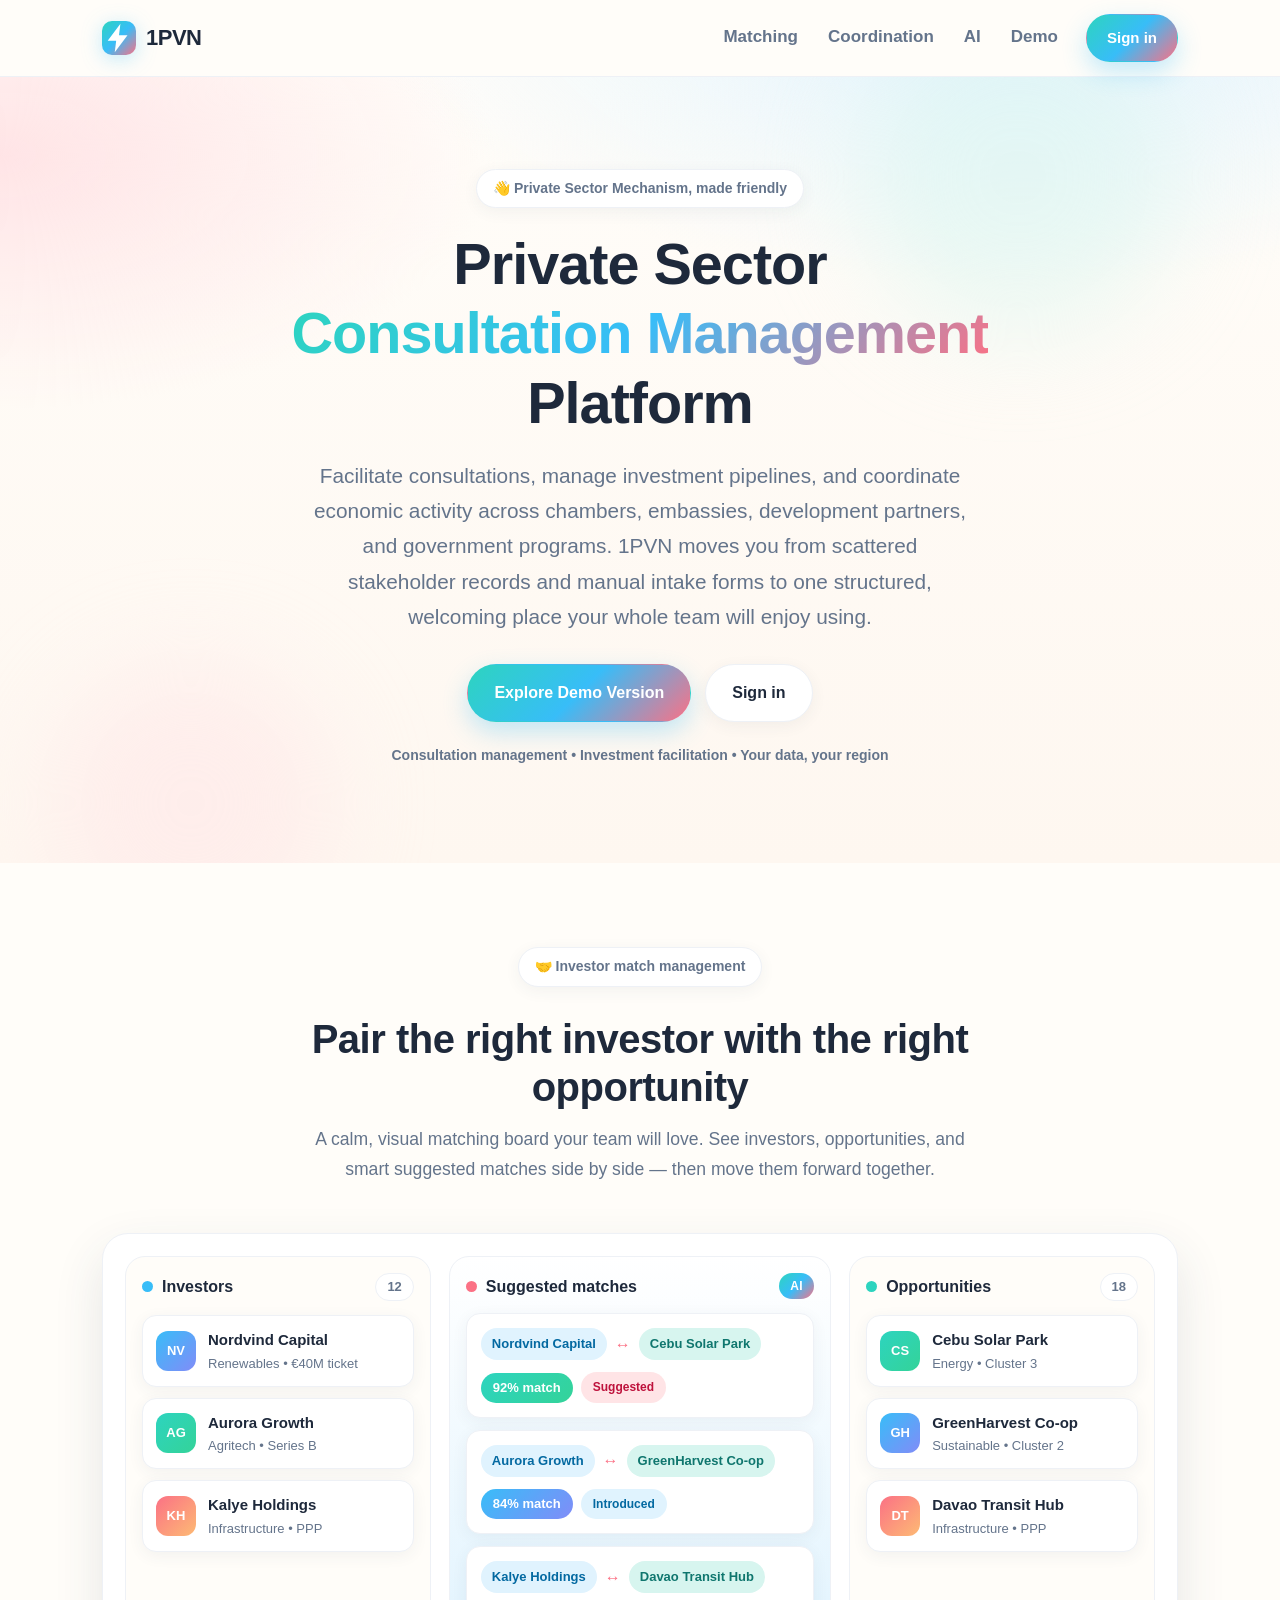
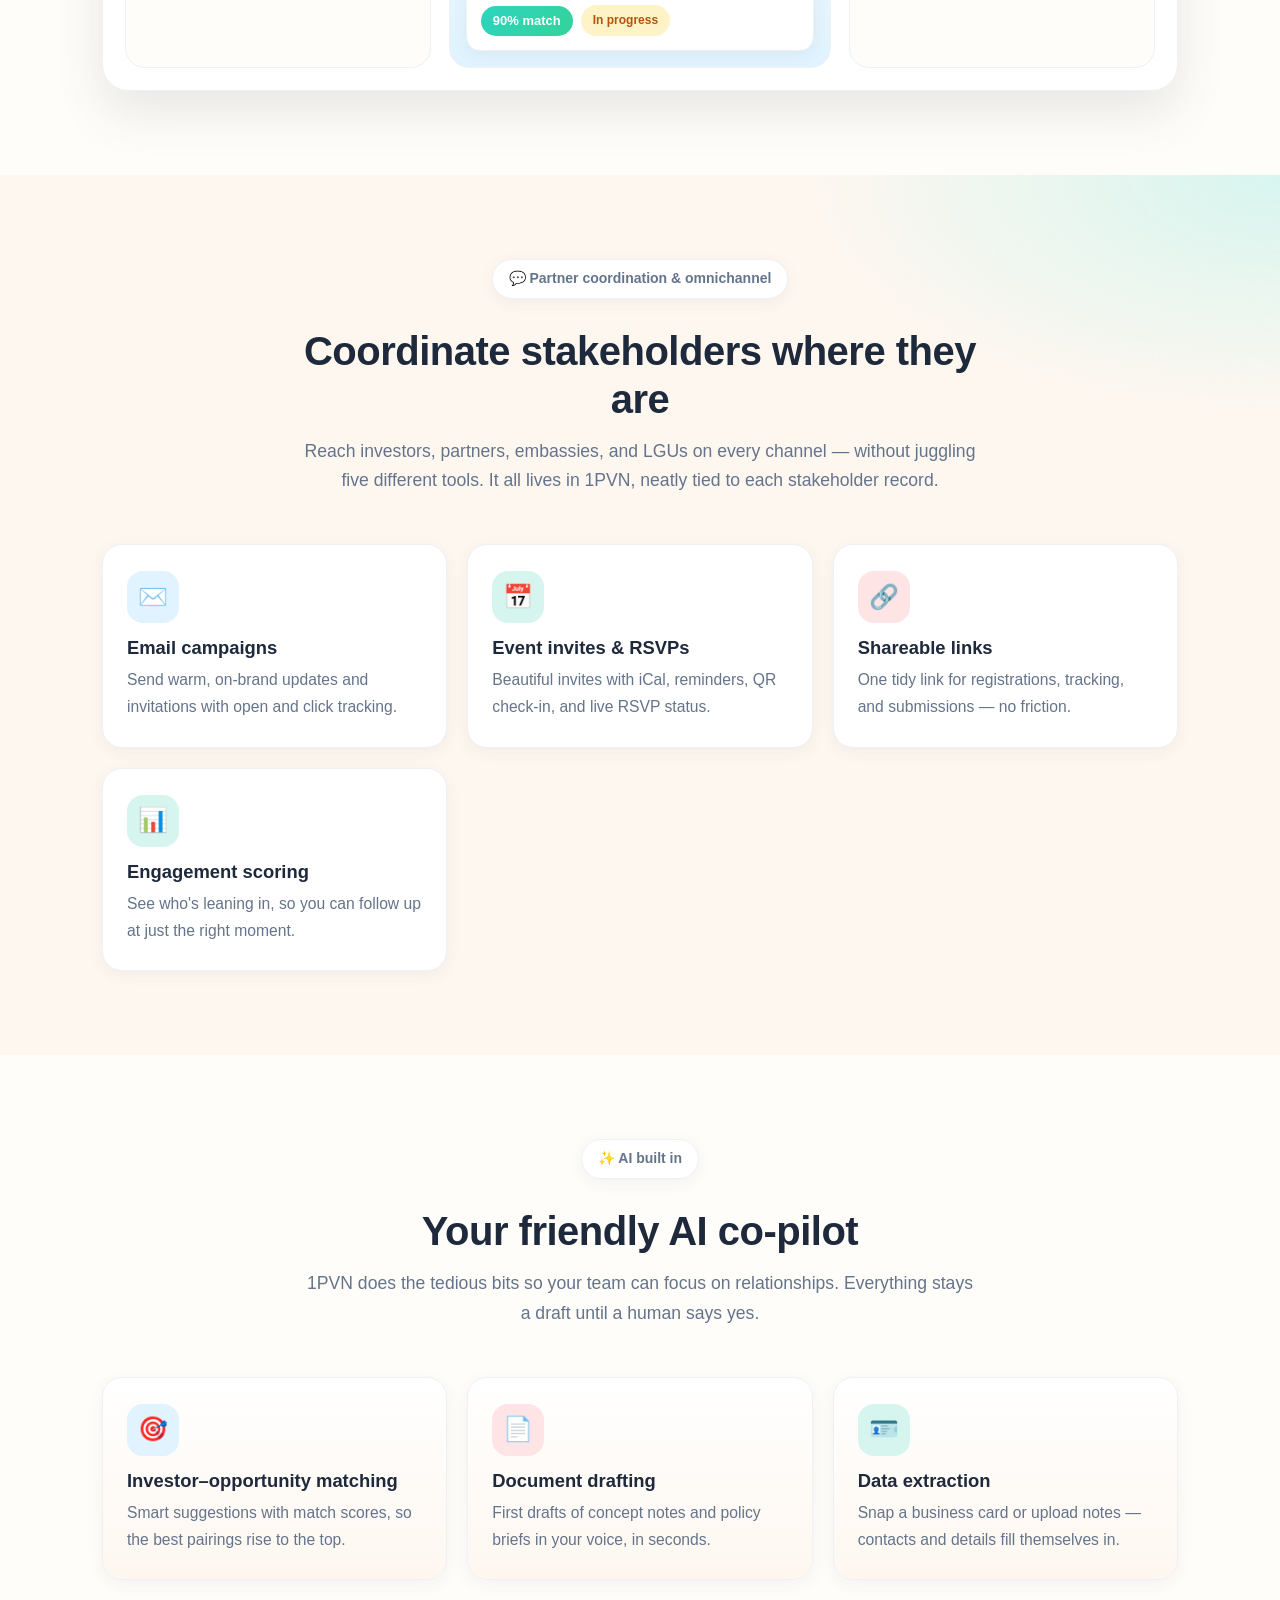
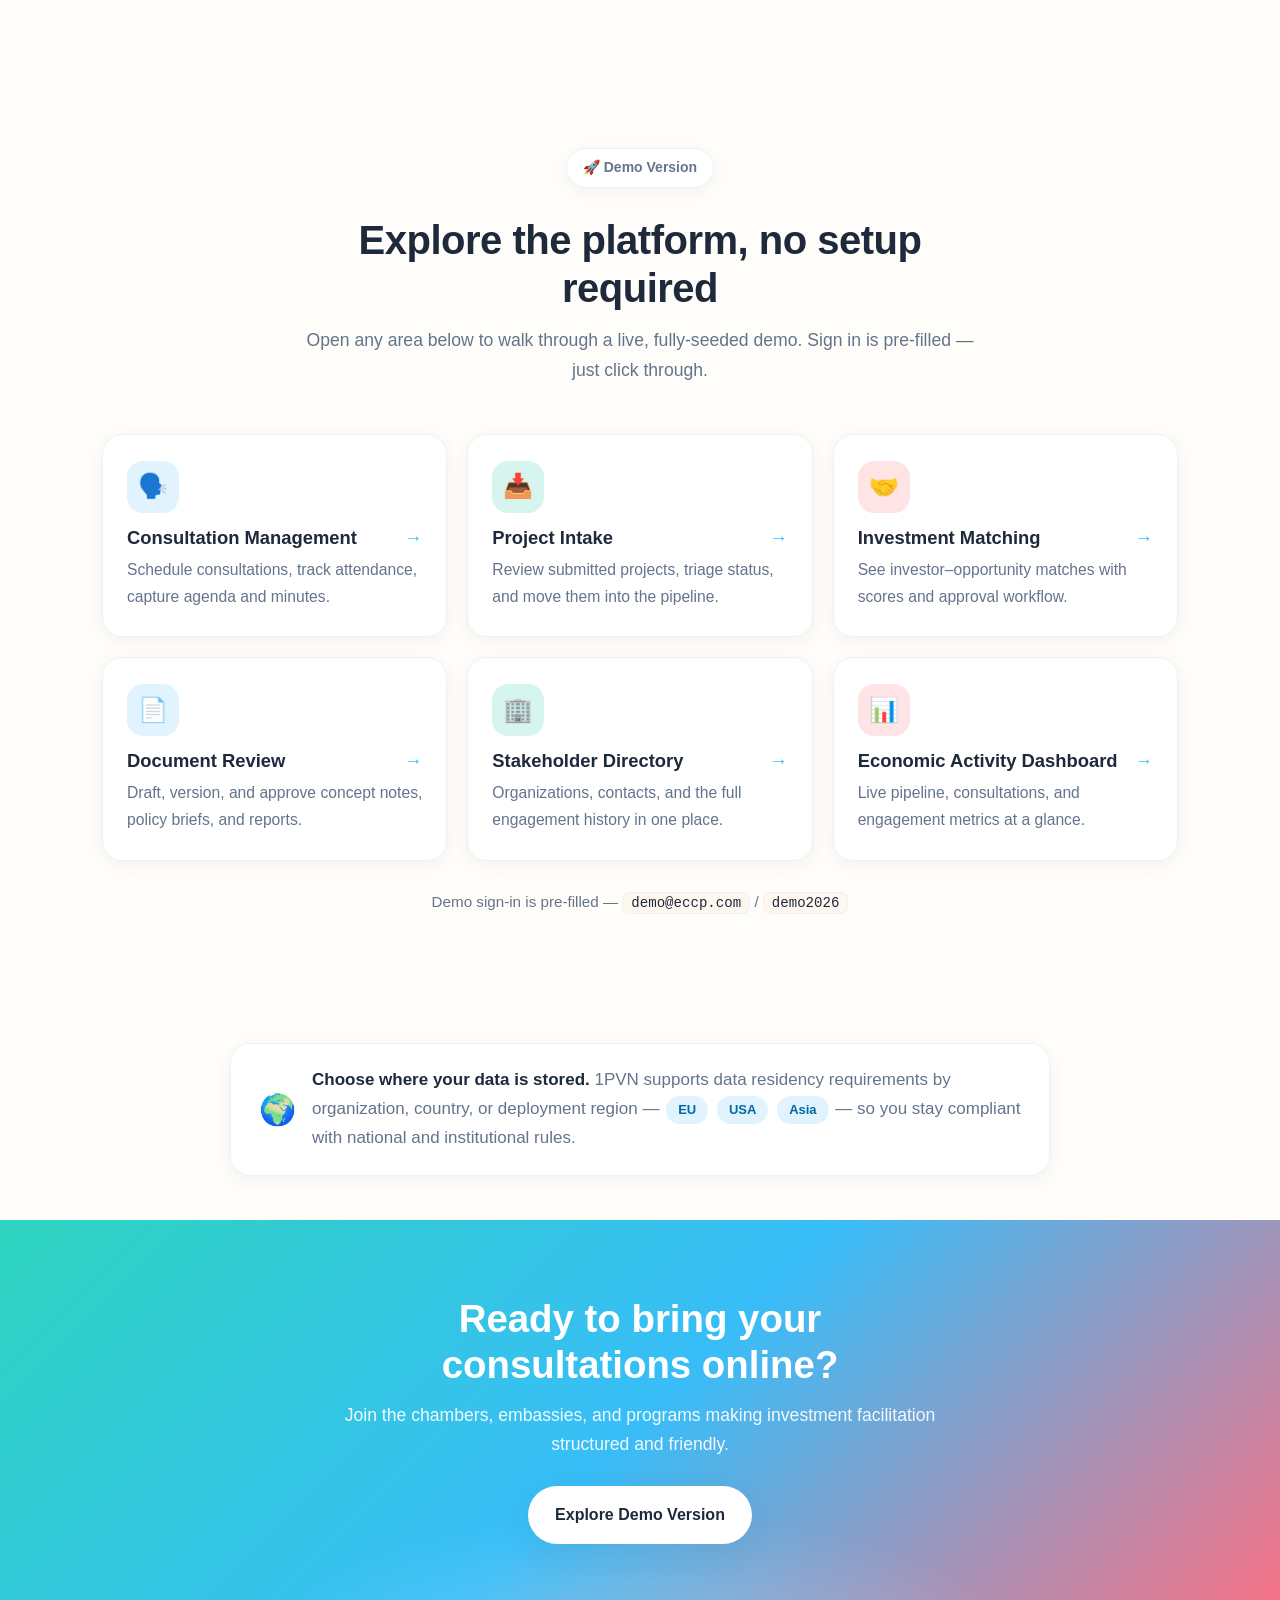
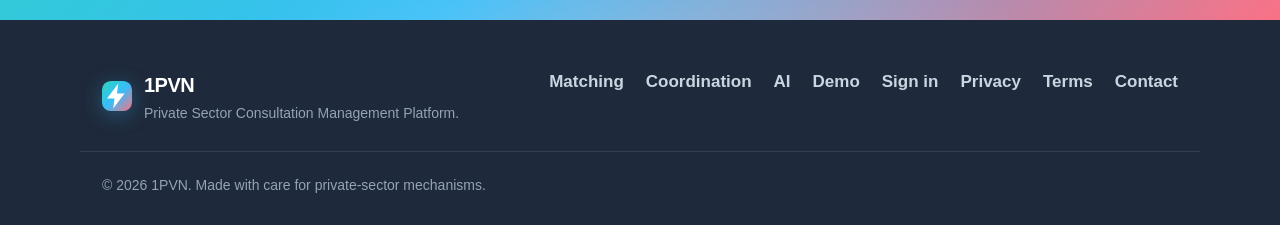
==== index.html @ 66ea93f3 "feat: add Privacy Policy + Terms of Service pages (Google OAuth verification) Co-Authored-By: Claude" ====
<!DOCTYPE html>
<html lang="en">
<head>
  <meta charset="UTF-8" />
  <meta name="viewport" content="width=device-width, initial-scale=1.0" />
  <title>1PVN — Private Sector Consultation Management Platform</title>
  <meta name="description" content="1PVN is the Private Sector Consultation Management Platform for chambers, embassies, development partners, and government programs — facilitate consultations, manage investment pipelines, coordinate project intake, and turn structured data into economic action." />
  <link rel="icon" type="image/svg+xml" href="favicon.svg" />
  <link rel="stylesheet" href="styles.css" />
</head>
<body>
  <a class="skip-link" href="#main">Skip to content</a>

  <!-- ===== Header ===== -->
  <header class="site-header" id="top">
    <div class="container header-inner">
      <a class="brand" href="#top" aria-label="1PVN home">
        <span class="brand-mark" aria-hidden="true">
          <svg viewBox="0 0 24 24" width="34" height="34" role="img">
            <defs>
              <linearGradient id="boltGrad" x1="0" y1="0" x2="1" y2="1">
                <stop offset="0%" stop-color="#2dd4bf"/>
                <stop offset="50%" stop-color="#38bdf8"/>
                <stop offset="100%" stop-color="#fb7185"/>
              </linearGradient>
            </defs>
            <rect x="0" y="0" width="24" height="24" rx="7" fill="url(#boltGrad)"/>
            <path d="M13 2 L4 14 h6 l-1 8 9 -12 h-6 z" fill="#ffffff"/>
          </svg>
        </span>
        <span class="brand-name">1PVN</span>
      </a>

      <nav class="site-nav" aria-label="Primary">
        <a href="#matching">Matching</a>
        <a href="#channels">Coordination</a>
        <a href="#ai">AI</a>
        <a href="#demo">Demo</a>
      </nav>

      <a class="btn btn-primary btn-sm" href="https://app.1pvn.com">Sign in</a>
    </div>
  </header>

  <main id="main">

    <!-- ===== Hero ===== -->
    <section class="hero">
      <div class="blob blob-1" aria-hidden="true"></div>
      <div class="blob blob-2" aria-hidden="true"></div>
      <div class="container hero-inner">
        <p class="eyebrow">👋 Private Sector Mechanism, made friendly</p>
        <h1>Private Sector<br><span class="grad-text">Consultation Management</span><br>Platform</h1>
        <p class="lead">
          Facilitate consultations, manage investment pipelines, and coordinate economic
          activity across chambers, embassies, development partners, and government programs.
          1PVN moves you from scattered stakeholder records and manual intake forms to one
          structured, welcoming place your whole team will enjoy using.
        </p>
        <div class="hero-cta">
          <a class="btn btn-primary" href="#demo">Explore Demo Version</a>
          <a class="btn btn-ghost" href="https://app.1pvn.com">Sign in</a>
        </div>
        <p class="hero-note">Consultation management • Investment facilitation • Your data, your region</p>
      </div>
    </section>

    <!-- ===== Matching preview (centerpiece) ===== -->
    <section class="section" id="matching">
      <div class="container">
        <div class="section-head">
          <p class="eyebrow">🤝 Investor match management</p>
          <h2>Pair the right investor with the right opportunity</h2>
          <p class="section-sub">
            A calm, visual matching board your team will love. See investors, opportunities,
            and smart suggested matches side by side — then move them forward together.
          </p>
        </div>

        <div class="board" role="img" aria-label="Matching board preview showing investors, opportunities, and suggested matches with match scores and status chips">
          <!-- Investors column -->
          <div class="board-col">
            <div class="board-col-head">
              <span class="col-dot dot-sky" aria-hidden="true"></span>
              <h3>Investors</h3>
              <span class="count">12</span>
            </div>
            <article class="mini-card">
              <div class="avatar grad-sky" aria-hidden="true">NV</div>
              <div>
                <p class="mc-title">Nordvind Capital</p>
                <p class="mc-sub">Renewables • €40M ticket</p>
              </div>
            </article>
            <article class="mini-card">
              <div class="avatar grad-mint" aria-hidden="true">AG</div>
              <div>
                <p class="mc-title">Aurora Growth</p>
                <p class="mc-sub">Agritech • Series B</p>
              </div>
            </article>
            <article class="mini-card">
              <div class="avatar grad-coral" aria-hidden="true">KH</div>
              <div>
                <p class="mc-title">Kalye Holdings</p>
                <p class="mc-sub">Infrastructure • PPP</p>
              </div>
            </article>
          </div>

          <!-- Suggested matches column -->
          <div class="board-col board-col-center">
            <div class="board-col-head">
              <span class="col-dot dot-coral" aria-hidden="true"></span>
              <h3>Suggested matches</h3>
              <span class="badge-ai">AI</span>
            </div>

            <article class="match-card">
              <div class="match-row">
                <span class="chip chip-investor">Nordvind Capital</span>
                <span class="link-icon" aria-hidden="true">↔</span>
                <span class="chip chip-opp">Cebu Solar Park</span>
              </div>
              <div class="match-meta">
                <span class="score-pill score-high">92% match</span>
                <span class="status-chip status-suggested">Suggested</span>
              </div>
            </article>

            <article class="match-card">
              <div class="match-row">
                <span class="chip chip-investor">Aurora Growth</span>
                <span class="link-icon" aria-hidden="true">↔</span>
                <span class="chip chip-opp">GreenHarvest Co-op</span>
              </div>
              <div class="match-meta">
                <span class="score-pill score-mid">84% match</span>
                <span class="status-chip status-introduced">Introduced</span>
              </div>
            </article>

            <article class="match-card">
              <div class="match-row">
                <span class="chip chip-investor">Kalye Holdings</span>
                <span class="link-icon" aria-hidden="true">↔</span>
                <span class="chip chip-opp">Davao Transit Hub</span>
              </div>
              <div class="match-meta">
                <span class="score-pill score-high">90% match</span>
                <span class="status-chip status-progress">In progress</span>
              </div>
            </article>
          </div>

          <!-- Opportunities column -->
          <div class="board-col">
            <div class="board-col-head">
              <span class="col-dot dot-mint" aria-hidden="true"></span>
              <h3>Opportunities</h3>
              <span class="count">18</span>
            </div>
            <article class="mini-card">
              <div class="avatar grad-mint" aria-hidden="true">CS</div>
              <div>
                <p class="mc-title">Cebu Solar Park</p>
                <p class="mc-sub">Energy • Cluster 3</p>
              </div>
            </article>
            <article class="mini-card">
              <div class="avatar grad-sky" aria-hidden="true">GH</div>
              <div>
                <p class="mc-title">GreenHarvest Co-op</p>
                <p class="mc-sub">Sustainable • Cluster 2</p>
              </div>
            </article>
            <article class="mini-card">
              <div class="avatar grad-coral" aria-hidden="true">DT</div>
              <div>
                <p class="mc-title">Davao Transit Hub</p>
                <p class="mc-sub">Infrastructure • PPP</p>
              </div>
            </article>
          </div>
        </div>
      </div>
    </section>

    <!-- ===== Omnichannel ===== -->
    <section class="section section-tint" id="channels">
      <div class="container">
        <div class="section-head">
          <p class="eyebrow">💬 Partner coordination &amp; omnichannel</p>
          <h2>Coordinate stakeholders where they are</h2>
          <p class="section-sub">
            Reach investors, partners, embassies, and LGUs on every channel — without juggling
            five different tools. It all lives in 1PVN, neatly tied to each stakeholder record.
          </p>
        </div>

        <div class="card-grid">
          <article class="feature-card">
            <span class="feature-icon ic-sky" aria-hidden="true">✉️</span>
            <h3>Email campaigns</h3>
            <p>Send warm, on-brand updates and invitations with open and click tracking.</p>
          </article>
          <article class="feature-card">
            <span class="feature-icon ic-mint" aria-hidden="true">📅</span>
            <h3>Event invites &amp; RSVPs</h3>
            <p>Beautiful invites with iCal, reminders, QR check-in, and live RSVP status.</p>
          </article>
          <article class="feature-card">
            <span class="feature-icon ic-coral" aria-hidden="true">🔗</span>
            <h3>Shareable links</h3>
            <p>One tidy link for registrations, tracking, and submissions — no friction.</p>
          </article>
          <article class="feature-card">
            <span class="feature-icon ic-mint" aria-hidden="true">📊</span>
            <h3>Engagement scoring</h3>
            <p>See who's leaning in, so you can follow up at just the right moment.</p>
          </article>
        </div>
      </div>
    </section>

    <!-- ===== AI integration ===== -->
    <section class="section" id="ai">
      <div class="container">
        <div class="section-head">
          <p class="eyebrow">✨ AI built in</p>
          <h2>Your friendly AI co-pilot</h2>
          <p class="section-sub">
            1PVN does the tedious bits so your team can focus on relationships.
            Everything stays a draft until a human says yes.
          </p>
        </div>

        <div class="card-grid">
          <article class="feature-card ai-card">
            <span class="feature-icon ic-sky" aria-hidden="true">🎯</span>
            <h3>Investor–opportunity matching</h3>
            <p>Smart suggestions with match scores, so the best pairings rise to the top.</p>
          </article>
          <article class="feature-card ai-card">
            <span class="feature-icon ic-coral" aria-hidden="true">📄</span>
            <h3>Document drafting</h3>
            <p>First drafts of concept notes and policy briefs in your voice, in seconds.</p>
          </article>
          <article class="feature-card ai-card">
            <span class="feature-icon ic-mint" aria-hidden="true">🪪</span>
            <h3>Data extraction</h3>
            <p>Snap a business card or upload notes — contacts and details fill themselves in.</p>
          </article>
        </div>
      </div>
    </section>

    <!-- ===== Demo Version ===== -->
    <section class="section" id="demo">
      <div class="container">
        <div class="section-head">
          <p class="eyebrow">🚀 Demo Version</p>
          <h2>Explore the platform, no setup required</h2>
          <p class="section-sub">
            Open any area below to walk through a live, fully-seeded demo. Sign in is
            pre-filled — just click through.
          </p>
        </div>

        <div class="card-grid demo-grid">
          <a class="feature-card demo-card" href="https://eccp-os-demo.fly.dev/consultations" target="_blank" rel="noopener">
            <span class="feature-icon ic-sky" aria-hidden="true">🗣️</span>
            <h3>Consultation Management <span class="demo-arrow" aria-hidden="true">→</span></h3>
            <p>Schedule consultations, track attendance, capture agenda and minutes.</p>
          </a>
          <a class="feature-card demo-card" href="https://eccp-os-demo.fly.dev/submissions" target="_blank" rel="noopener">
            <span class="feature-icon ic-mint" aria-hidden="true">📥</span>
            <h3>Project Intake <span class="demo-arrow" aria-hidden="true">→</span></h3>
            <p>Review submitted projects, triage status, and move them into the pipeline.</p>
          </a>
          <a class="feature-card demo-card" href="https://eccp-os-demo.fly.dev/matching" target="_blank" rel="noopener">
            <span class="feature-icon ic-coral" aria-hidden="true">🤝</span>
            <h3>Investment Matching <span class="demo-arrow" aria-hidden="true">→</span></h3>
            <p>See investor–opportunity matches with scores and approval workflow.</p>
          </a>
          <a class="feature-card demo-card" href="https://eccp-os-demo.fly.dev/documents" target="_blank" rel="noopener">
            <span class="feature-icon ic-sky" aria-hidden="true">📄</span>
            <h3>Document Review <span class="demo-arrow" aria-hidden="true">→</span></h3>
            <p>Draft, version, and approve concept notes, policy briefs, and reports.</p>
          </a>
          <a class="feature-card demo-card" href="https://eccp-os-demo.fly.dev/stakeholders" target="_blank" rel="noopener">
            <span class="feature-icon ic-mint" aria-hidden="true">🏢</span>
            <h3>Stakeholder Directory <span class="demo-arrow" aria-hidden="true">→</span></h3>
            <p>Organizations, contacts, and the full engagement history in one place.</p>
          </a>
          <a class="feature-card demo-card" href="https://eccp-os-demo.fly.dev/dashboard" target="_blank" rel="noopener">
            <span class="feature-icon ic-coral" aria-hidden="true">📊</span>
            <h3>Economic Activity Dashboard <span class="demo-arrow" aria-hidden="true">→</span></h3>
            <p>Live pipeline, consultations, and engagement metrics at a glance.</p>
          </a>
        </div>

        <p class="demo-note">Demo sign-in is pre-filled — <code>demo@eccp.com</code> / <code>demo2026</code></p>
      </div>
    </section>

    <!-- ===== Data residency strip ===== -->
    <section class="residency">
      <div class="container residency-inner">
        <span class="residency-icon" aria-hidden="true">🌍</span>
        <p>
          <strong>Choose where your data is stored.</strong> 1PVN supports data residency
          requirements by organization, country, or deployment region —
          <span class="region-pill">EU</span>
          <span class="region-pill">USA</span>
          <span class="region-pill">Asia</span>
          — so you stay compliant with national and institutional rules.
        </p>
      </div>
    </section>

    <!-- ===== CTA band ===== -->
    <section class="cta-band">
      <div class="container cta-inner">
        <h2>Ready to bring your consultations online?</h2>
        <p>Join the chambers, embassies, and programs making investment facilitation structured and friendly.</p>
        <a class="btn btn-light" href="#demo">Explore Demo Version</a>
      </div>
    </section>

  </main>

  <!-- ===== Footer ===== -->
  <footer class="site-footer">
    <div class="container footer-inner">
      <div class="footer-brand">
        <span class="brand-mark" aria-hidden="true">
          <svg viewBox="0 0 24 24" width="30" height="30" role="img">
            <rect x="0" y="0" width="24" height="24" rx="7" fill="url(#boltGrad)"/>
            <path d="M13 2 L4 14 h6 l-1 8 9 -12 h-6 z" fill="#ffffff"/>
          </svg>
        </span>
        <div>
          <p class="brand-name">1PVN</p>
          <p class="footer-tag">Private Sector Consultation Management Platform.</p>
        </div>
      </div>
      <nav class="footer-links" aria-label="Footer">
        <a href="#matching">Matching</a>
        <a href="#channels">Coordination</a>
        <a href="#ai">AI</a>
        <a href="#demo">Demo</a>
        <a href="https://app.1pvn.com">Sign in</a>
        <a href="/privacy.html">Privacy</a>
        <a href="/terms.html">Terms</a>
        <a href="mailto:hello@1pvn.com">Contact</a>
      </nav>
    </div>
    <div class="container footer-bottom">
      <p>&copy; <span id="year">2026</span> 1PVN. Made with care for private-sector mechanisms.</p>
    </div>
  </footer>

  <script>
    document.getElementById('year').textContent = new Date().getFullYear();
  </script>
</body>
</html>
---- styles.css ----
/* ===== 1PVN — soft / approachable design system ===== */

:root {
  /* friendly palette */
  --cream: #fffdf9;
  --cream-2: #fef7f0;
  --sky: #38bdf8;
  --sky-soft: #e0f3fe;
  --mint: #2dd4bf;
  --mint-soft: #d7f5ef;
  --coral: #fb7185;
  --coral-soft: #ffe4e6;
  --ink: #334155;          /* soft slate text */
  --ink-strong: #1e293b;
  --ink-muted: #64748b;
  --line: #eef1f6;
  --white: #ffffff;

  --grad: linear-gradient(135deg, #2dd4bf 0%, #38bdf8 50%, #fb7185 100%);
  --grad-sky: linear-gradient(135deg, #38bdf8, #818cf8);
  --grad-mint: linear-gradient(135deg, #2dd4bf, #34d399);
  --grad-coral: linear-gradient(135deg, #fb7185, #fdba74);

  /* soft, diffuse shadows */
  --shadow-sm: 0 4px 16px rgba(51, 65, 85, 0.06);
  --shadow: 0 10px 30px rgba(51, 65, 85, 0.08);
  --shadow-lg: 0 20px 50px rgba(51, 65, 85, 0.12);

  --r-sm: 14px;
  --r: 20px;
  --r-lg: 26px;

  --maxw: 1120px;
}

* { box-sizing: border-box; }

html { scroll-behavior: smooth; }

body {
  margin: 0;
  font-family: -apple-system, BlinkMacSystemFont, "Segoe UI", "Nunito",
    "Helvetica Neue", Arial, sans-serif;
  color: var(--ink);
  background: var(--cream);
  line-height: 1.7;
  font-size: 17px;
  -webkit-font-smoothing: antialiased;
}

h1, h2, h3 { color: var(--ink-strong); line-height: 1.2; margin: 0; }
p { margin: 0; }
a { color: inherit; text-decoration: none; }

.container {
  width: 100%;
  max-width: var(--maxw);
  margin: 0 auto;
  padding: 0 22px;
}

.skip-link {
  position: absolute;
  left: -999px;
  top: 0;
  background: var(--ink-strong);
  color: #fff;
  padding: 10px 16px;
  border-radius: 0 0 var(--r-sm) 0;
  z-index: 100;
}
.skip-link:focus { left: 0; }

/* ===== Buttons ===== */
.btn {
  display: inline-flex;
  align-items: center;
  justify-content: center;
  gap: 8px;
  font-weight: 700;
  font-size: 16px;
  padding: 14px 26px;
  border-radius: 999px;
  border: 1.5px solid transparent;
  cursor: pointer;
  transition: transform .15s ease, box-shadow .2s ease, background .2s ease;
  white-space: nowrap;
}
.btn:focus-visible { outline: 3px solid var(--sky); outline-offset: 2px; }
.btn:hover { transform: translateY(-2px); }
.btn-sm { padding: 10px 20px; font-size: 15px; }
.btn-block { width: 100%; }

.btn-primary {
  background: var(--grad);
  color: #fff;
  box-shadow: 0 10px 24px rgba(56, 189, 248, 0.3);
}
.btn-primary:hover { box-shadow: 0 14px 30px rgba(251, 113, 133, 0.35); }

.btn-ghost {
  background: var(--white);
  color: var(--ink-strong);
  border-color: var(--line);
  box-shadow: var(--shadow-sm);
}
.btn-ghost:hover { border-color: var(--sky); }

.btn-soft {
  background: var(--white);
  color: var(--ink-strong);
  border-color: var(--line);
  box-shadow: var(--shadow-sm);
}
.btn-soft:hover { border-color: var(--mint); }

.btn-light {
  background: #fff;
  color: var(--ink-strong);
  box-shadow: var(--shadow);
}

/* ===== Header ===== */
.site-header {
  position: sticky;
  top: 0;
  z-index: 50;
  background: rgba(255, 253, 249, 0.82);
  backdrop-filter: saturate(140%) blur(12px);
  border-bottom: 1px solid var(--line);
}
.header-inner {
  display: flex;
  align-items: center;
  gap: 18px;
  padding-top: 14px;
  padding-bottom: 14px;
}
.brand { display: inline-flex; align-items: center; gap: 10px; }
.brand-mark { display: inline-flex; filter: drop-shadow(0 4px 10px rgba(56,189,248,.3)); }
.brand-name { font-weight: 800; font-size: 22px; letter-spacing: -0.5px; color: var(--ink-strong); }

.site-nav {
  display: flex;
  gap: 26px;
  margin-left: auto;
  font-weight: 600;
  color: var(--ink-muted);
}
.site-nav a { padding: 6px 2px; border-radius: 8px; }
.site-nav a:hover { color: var(--ink-strong); }
.header-inner > .btn-primary { margin-left: 8px; }

/* ===== Hero ===== */
.hero {
  position: relative;
  overflow: hidden;
  background:
    radial-gradient(1100px 480px at 80% -10%, var(--sky-soft), transparent 60%),
    radial-gradient(900px 460px at 0% 10%, var(--coral-soft), transparent 55%),
    linear-gradient(180deg, var(--cream), var(--cream-2));
  padding: 92px 0 96px;
}
.blob {
  position: absolute;
  border-radius: 50%;
  filter: blur(50px);
  opacity: .5;
  z-index: 0;
}
.blob-1 { width: 320px; height: 320px; background: var(--mint-soft); top: -60px; right: 8%; }
.blob-2 { width: 280px; height: 280px; background: var(--coral-soft); bottom: -80px; left: 4%; }
.hero-inner { position: relative; z-index: 1; max-width: 820px; text-align: center; margin: 0 auto; }

.eyebrow {
  display: inline-block;
  background: var(--white);
  border: 1px solid var(--line);
  color: var(--ink-muted);
  font-weight: 700;
  font-size: 14px;
  padding: 7px 16px;
  border-radius: 999px;
  box-shadow: var(--shadow-sm);
  margin-bottom: 22px;
}
.hero h1 {
  font-size: clamp(2.3rem, 6vw, 3.6rem);
  font-weight: 800;
  letter-spacing: -1px;
  margin-bottom: 20px;
}
.grad-text {
  background: var(--grad);
  -webkit-background-clip: text;
  background-clip: text;
  -webkit-text-fill-color: transparent;
  color: transparent;
}
.lead {
  font-size: clamp(1.05rem, 2.2vw, 1.3rem);
  color: var(--ink-muted);
  max-width: 660px;
  margin: 0 auto 30px;
}
.hero-cta { display: flex; gap: 14px; justify-content: center; flex-wrap: wrap; }
.hero-note { margin-top: 22px; color: var(--ink-muted); font-size: 14px; font-weight: 600; }

/* ===== Sections ===== */
.section { padding: 84px 0; }
.section-tint {
  background:
    radial-gradient(800px 400px at 100% 0%, var(--mint-soft), transparent 60%),
    var(--cream-2);
}
.section-head { max-width: 680px; margin: 0 auto 48px; text-align: center; }
.section-head h2 {
  font-size: clamp(1.8rem, 4vw, 2.5rem);
  font-weight: 800;
  letter-spacing: -0.5px;
  margin: 6px 0 14px;
}
.section-sub { color: var(--ink-muted); font-size: 1.1rem; }

/* ===== Matching board ===== */
.board {
  display: grid;
  grid-template-columns: 1fr 1.25fr 1fr;
  gap: 18px;
  background: var(--white);
  border: 1px solid var(--line);
  border-radius: var(--r-lg);
  padding: 22px;
  box-shadow: var(--shadow-lg);
}
.board-col {
  background: var(--cream);
  border: 1px solid var(--line);
  border-radius: var(--r);
  padding: 16px;
}
.board-col-center { background: linear-gradient(180deg, #fff, var(--sky-soft)); }
.board-col-head {
  display: flex;
  align-items: center;
  gap: 9px;
  margin-bottom: 14px;
}
.board-col-head h3 { font-size: 1rem; font-weight: 800; }
.col-dot { width: 11px; height: 11px; border-radius: 50%; }
.dot-sky { background: var(--sky); }
.dot-mint { background: var(--mint); }
.dot-coral { background: var(--coral); }
.count {
  margin-left: auto;
  background: var(--white);
  border: 1px solid var(--line);
  color: var(--ink-muted);
  font-size: 13px;
  font-weight: 700;
  padding: 2px 11px;
  border-radius: 999px;
}
.badge-ai {
  margin-left: auto;
  background: var(--grad);
  color: #fff;
  font-size: 12px;
  font-weight: 800;
  letter-spacing: .5px;
  padding: 3px 11px;
  border-radius: 999px;
}

.mini-card {
  display: flex;
  align-items: center;
  gap: 12px;
  background: var(--white);
  border: 1px solid var(--line);
  border-radius: var(--r-sm);
  padding: 11px 13px;
  margin-bottom: 11px;
  box-shadow: var(--shadow-sm);
}
.mini-card:last-child { margin-bottom: 0; }
.avatar {
  width: 40px; height: 40px;
  border-radius: 12px;
  display: grid; place-items: center;
  color: #fff; font-weight: 800; font-size: 13px;
  flex-shrink: 0;
}
.grad-sky { background: var(--grad-sky); }
.grad-mint { background: var(--grad-mint); }
.grad-coral { background: var(--grad-coral); }
.mc-title { font-weight: 700; color: var(--ink-strong); font-size: 15px; }
.mc-sub { font-size: 13px; color: var(--ink-muted); }

.match-card {
  background: var(--white);
  border: 1px solid var(--line);
  border-radius: var(--r-sm);
  padding: 14px;
  margin-bottom: 12px;
  box-shadow: var(--shadow-sm);
}
.match-card:last-child { margin-bottom: 0; }
.match-row {
  display: flex;
  align-items: center;
  gap: 8px;
  flex-wrap: wrap;
  margin-bottom: 12px;
}
.chip {
  font-size: 13px;
  font-weight: 700;
  padding: 5px 11px;
  border-radius: 999px;
}
.chip-investor { background: var(--sky-soft); color: #0369a1; }
.chip-opp { background: var(--mint-soft); color: #0f766e; }
.link-icon { color: var(--coral); font-weight: 800; font-size: 16px; }
.match-meta { display: flex; align-items: center; gap: 8px; flex-wrap: wrap; }
.score-pill {
  font-size: 13px;
  font-weight: 800;
  padding: 4px 12px;
  border-radius: 999px;
  color: #fff;
}
.score-high { background: var(--grad-mint); }
.score-mid { background: var(--grad-sky); }
.status-chip {
  font-size: 12px;
  font-weight: 700;
  padding: 4px 11px;
  border-radius: 999px;
  border: 1px solid transparent;
}
.status-suggested { background: var(--coral-soft); color: #be123c; }
.status-introduced { background: var(--sky-soft); color: #0369a1; }
.status-progress { background: #fef3c7; color: #b45309; }

/* ===== Feature card grid ===== */
.card-grid {
  display: grid;
  grid-template-columns: repeat(3, 1fr);
  gap: 20px;
}
.feature-card {
  background: var(--white);
  border: 1px solid var(--line);
  border-radius: var(--r);
  padding: 26px 24px;
  box-shadow: var(--shadow-sm);
  transition: transform .18s ease, box-shadow .25s ease;
}
.feature-card:hover { transform: translateY(-4px); box-shadow: var(--shadow); }
.feature-card h3 { font-size: 1.15rem; font-weight: 800; margin: 14px 0 8px; }
.feature-card p { color: var(--ink-muted); font-size: 0.98rem; }
.feature-icon {
  display: inline-grid;
  place-items: center;
  width: 52px; height: 52px;
  border-radius: 16px;
  font-size: 24px;
}
.ic-sky { background: var(--sky-soft); }
.ic-mint { background: var(--mint-soft); }
.ic-coral { background: var(--coral-soft); }
.ai-card { background: linear-gradient(180deg, #fff, var(--cream-2)); }

/* ===== Pricing ===== */
.pricing-grid {
  display: grid;
  grid-template-columns: repeat(3, 1fr);
  gap: 22px;
  align-items: start;
}
.price-card {
  position: relative;
  background: var(--white);
  border: 1px solid var(--line);
  border-radius: var(--r-lg);
  padding: 32px 26px;
  box-shadow: var(--shadow-sm);
}
.price-card-featured {
  border: 2px solid transparent;
  background:
    linear-gradient(#fff, #fff) padding-box,
    var(--grad) border-box;
  box-shadow: var(--shadow-lg);
  transform: translateY(-8px);
}
.popular-tag {
  position: absolute;
  top: -14px;
  left: 50%;
  transform: translateX(-50%);
  background: var(--grad);
  color: #fff;
  font-size: 12px;
  font-weight: 800;
  letter-spacing: .5px;
  padding: 6px 16px;
  border-radius: 999px;
  box-shadow: 0 8px 18px rgba(251,113,133,.35);
}
.price-name { font-size: 1.2rem; font-weight: 800; }
.price-amount { font-size: 2.6rem; font-weight: 800; color: var(--ink-strong); margin-top: 6px; }
.price-mo { font-size: 1rem; font-weight: 700; color: var(--ink-muted); }
.price-period { color: var(--ink-muted); font-size: 0.92rem; margin-bottom: 20px; }
.price-features { list-style: none; padding: 0; margin: 22px 0 0; }
.price-features li {
  display: flex;
  align-items: flex-start;
  gap: 10px;
  padding: 9px 0;
  border-top: 1px solid var(--line);
  font-size: 0.97rem;
}
.price-features li span { color: var(--mint); font-weight: 800; }
.price-features li.muted { color: var(--ink-muted); }
.price-features li.muted span { color: var(--ink-muted); }

/* ===== Residency strip ===== */
.residency { padding: 44px 0; background: var(--cream); }
.residency-inner {
  display: flex;
  align-items: center;
  gap: 16px;
  justify-content: center;
  text-align: left;
  background: var(--white);
  border: 1px solid var(--line);
  border-radius: var(--r);
  padding: 22px 28px;
  box-shadow: var(--shadow-sm);
  max-width: 820px;
  margin: 0 auto;
}
.residency-icon { font-size: 30px; }
.residency p { color: var(--ink-muted); }
.residency strong { color: var(--ink-strong); }
.region-pill {
  display: inline-block;
  background: var(--sky-soft);
  color: #0369a1;
  font-weight: 800;
  font-size: 13px;
  padding: 3px 12px;
  border-radius: 999px;
  margin: 0 2px;
}

/* ===== CTA band ===== */
.cta-band {
  padding: 76px 0;
  background:
    radial-gradient(700px 320px at 50% 120%, rgba(255,255,255,.25), transparent 60%),
    var(--grad);
}
.cta-inner { text-align: center; color: #fff; max-width: 640px; margin: 0 auto; }
.cta-inner h2 { color: #fff; font-size: clamp(1.7rem, 4vw, 2.4rem); font-weight: 800; }
.cta-inner p { color: rgba(255,255,255,.92); font-size: 1.1rem; margin: 12px 0 26px; }

/* ===== Footer ===== */
.site-footer { background: var(--ink-strong); color: #cbd5e1; padding: 48px 0 28px; }
.footer-inner {
  display: flex;
  justify-content: space-between;
  align-items: flex-start;
  gap: 28px;
  flex-wrap: wrap;
  padding-bottom: 26px;
  border-bottom: 1px solid rgba(255,255,255,.1);
}
.footer-brand { display: flex; gap: 12px; align-items: center; }
.footer-brand .brand-name { color: #fff; font-size: 20px; }
.footer-tag { font-size: 14px; color: #94a3b8; }
.footer-links { display: flex; gap: 22px; flex-wrap: wrap; font-weight: 600; }
.footer-links a { color: #cbd5e1; }
.footer-links a:hover { color: #fff; }
.footer-bottom { padding-top: 22px; font-size: 14px; color: #94a3b8; }

/* ===== Responsive ===== */
@media (max-width: 880px) {
  .card-grid { grid-template-columns: repeat(2, 1fr); }
  .pricing-grid { grid-template-columns: 1fr; max-width: 460px; margin: 0 auto; }
  .price-card-featured { transform: none; }
  .board { grid-template-columns: 1fr; }
}

@media (max-width: 640px) {
  body { font-size: 16px; }
  .site-nav { display: none; }
  .section { padding: 60px 0; }
  .hero { padding: 70px 0 76px; }
  .card-grid { grid-template-columns: 1fr; }
  .residency-inner { flex-direction: column; text-align: center; }
  .footer-inner { flex-direction: column; }
}

/* ===== Demo Version cards ===== */
.demo-card {
  display: block;
  text-decoration: none;
  color: inherit;
}
.demo-card h3 {
  display: flex;
  align-items: center;
  justify-content: space-between;
  gap: 8px;
}
.demo-arrow {
  color: var(--sky);
  font-weight: 800;
  transition: transform .18s ease;
}
.demo-card:hover .demo-arrow { transform: translateX(4px); }
.demo-note {
  margin-top: 28px;
  text-align: center;
  color: var(--ink-muted);
  font-size: 0.95rem;
}
.demo-note code {
  background: var(--cream-2);
  border: 1px solid var(--line);
  border-radius: 8px;
  padding: 2px 8px;
  font-size: 0.88rem;
  color: var(--ink-strong);
}
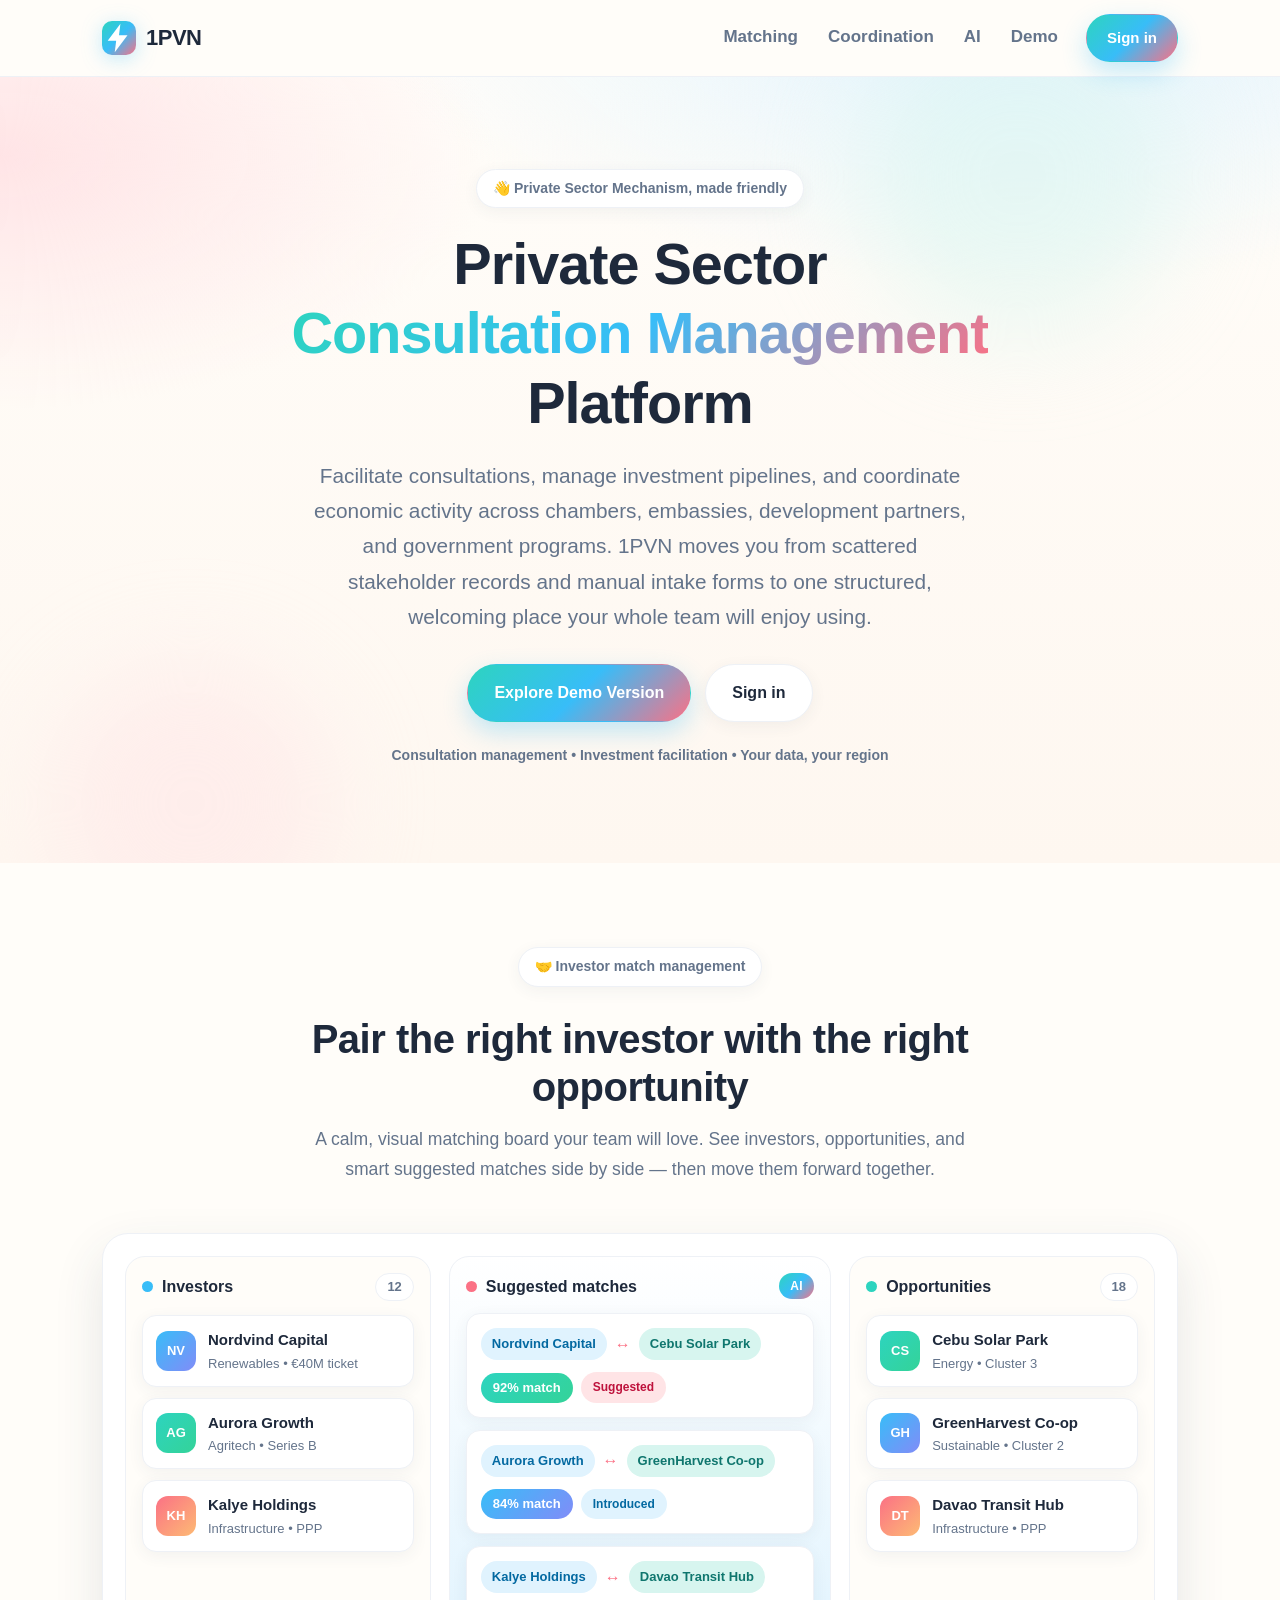
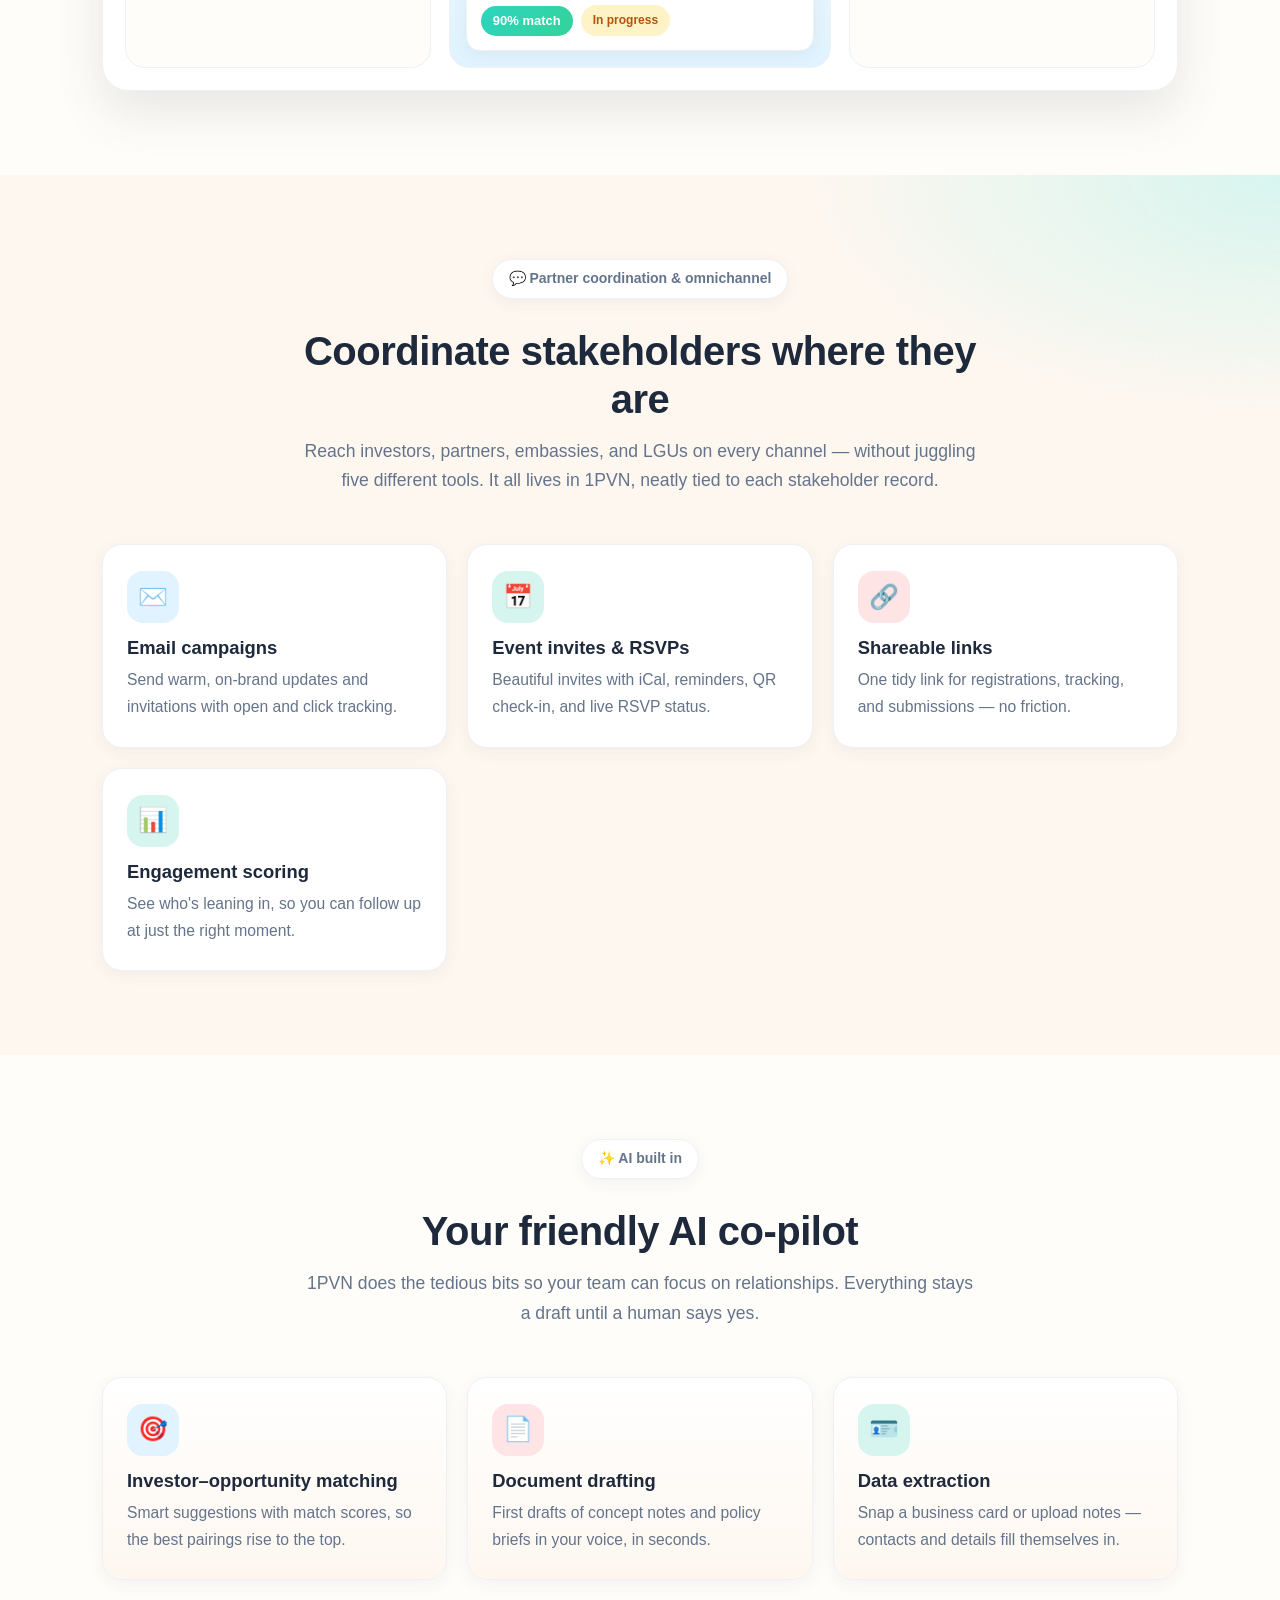
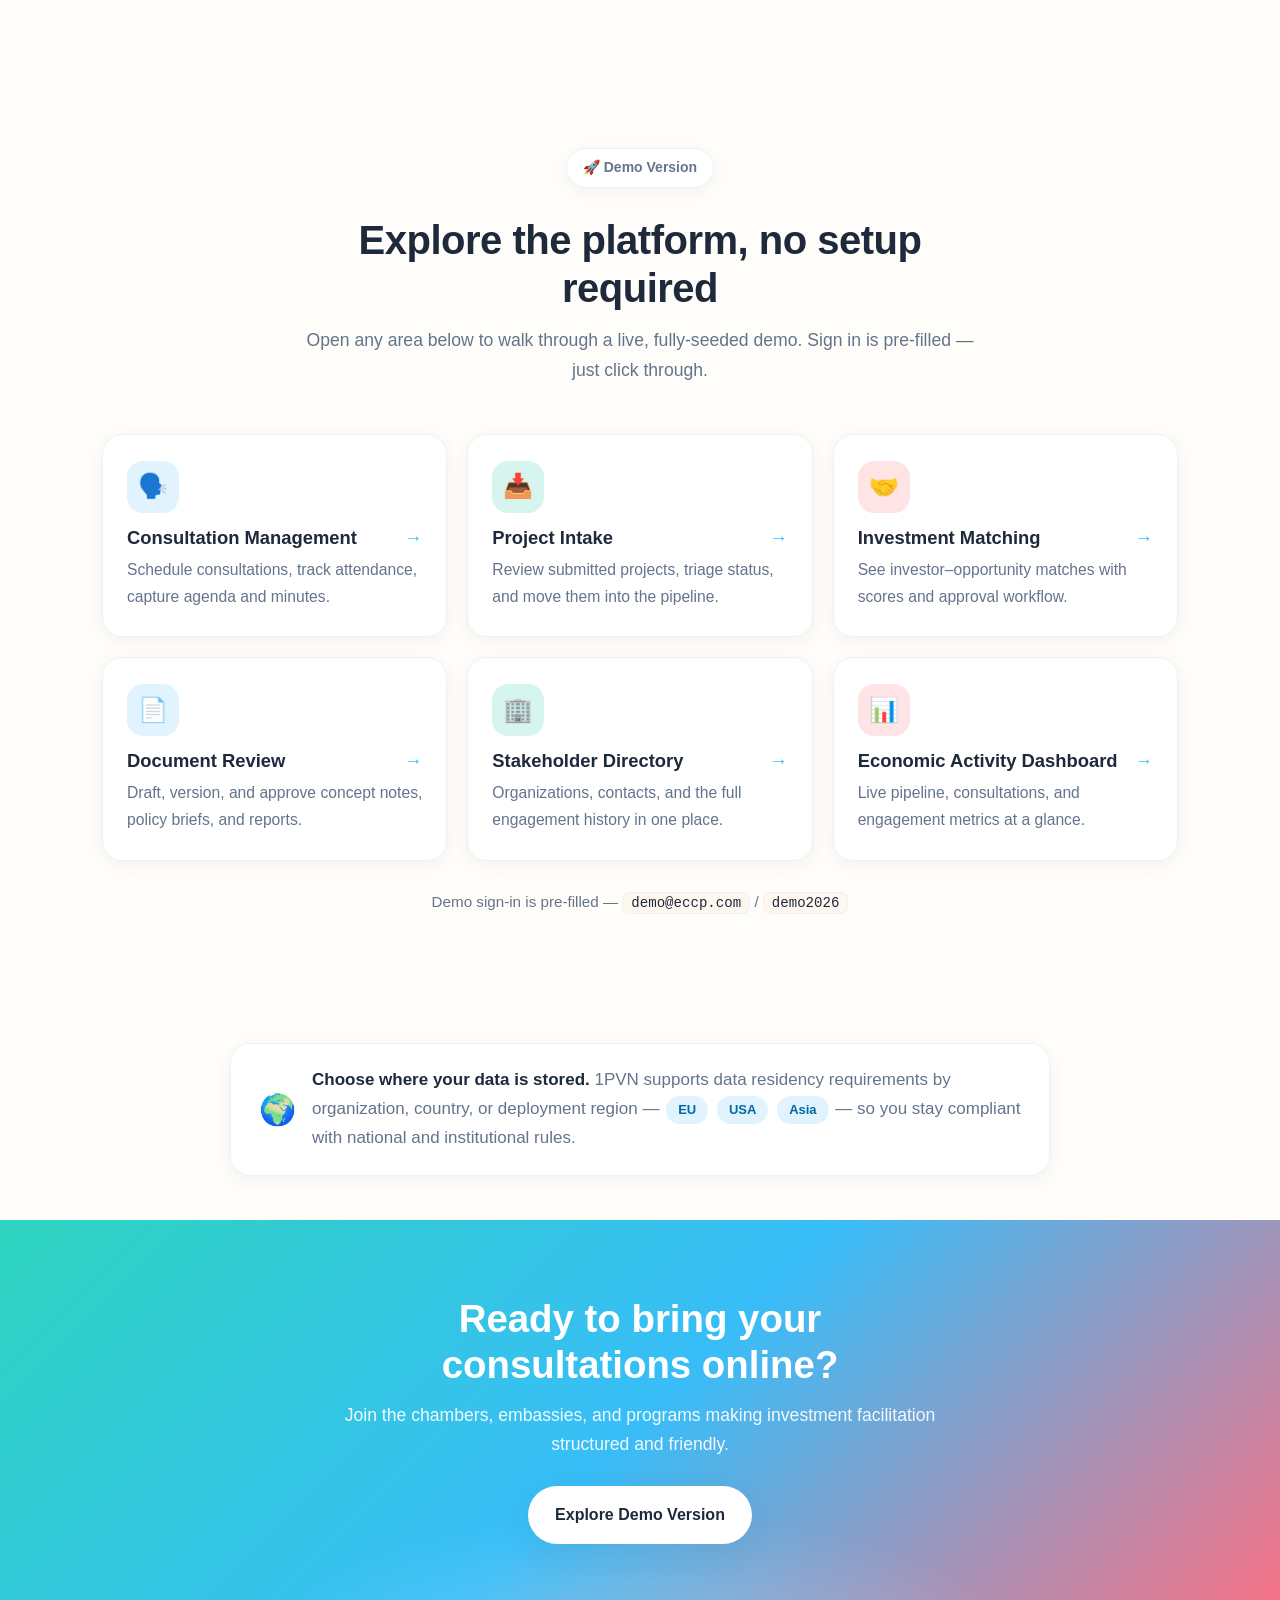
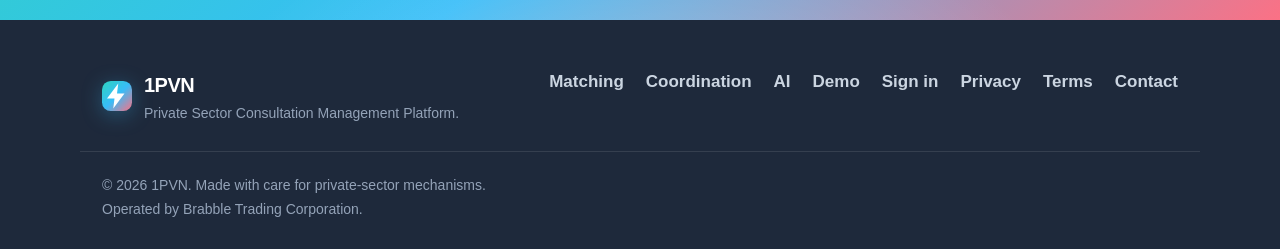
==== commit 314535f1: "chore(legal): Ontario governing law + linked 'operated by Brabble Trading Corporation' in footers Co" ====
--- a/index.html
+++ b/index.html
@@ -353,11 +353,11 @@
         <a href="https://app.1pvn.com">Sign in</a>
         <a href="/privacy.html">Privacy</a>
         <a href="/terms.html">Terms</a>
-        <a href="mailto:hello@1pvn.com">Contact</a>
+        <a href="mailto:support@1pvn.com">Contact</a>
       </nav>
     </div>
     <div class="container footer-bottom">
-      <p>&copy; <span id="year">2026</span> 1PVN. Made with care for private-sector mechanisms.</p>
+      <p>&copy; <span id="year">2026</span> 1PVN. Made with care for private-sector mechanisms.<br>Operated by <a href="https://brabbletc.com">Brabble Trading Corporation</a>.</p>
     </div>
   </footer>
 
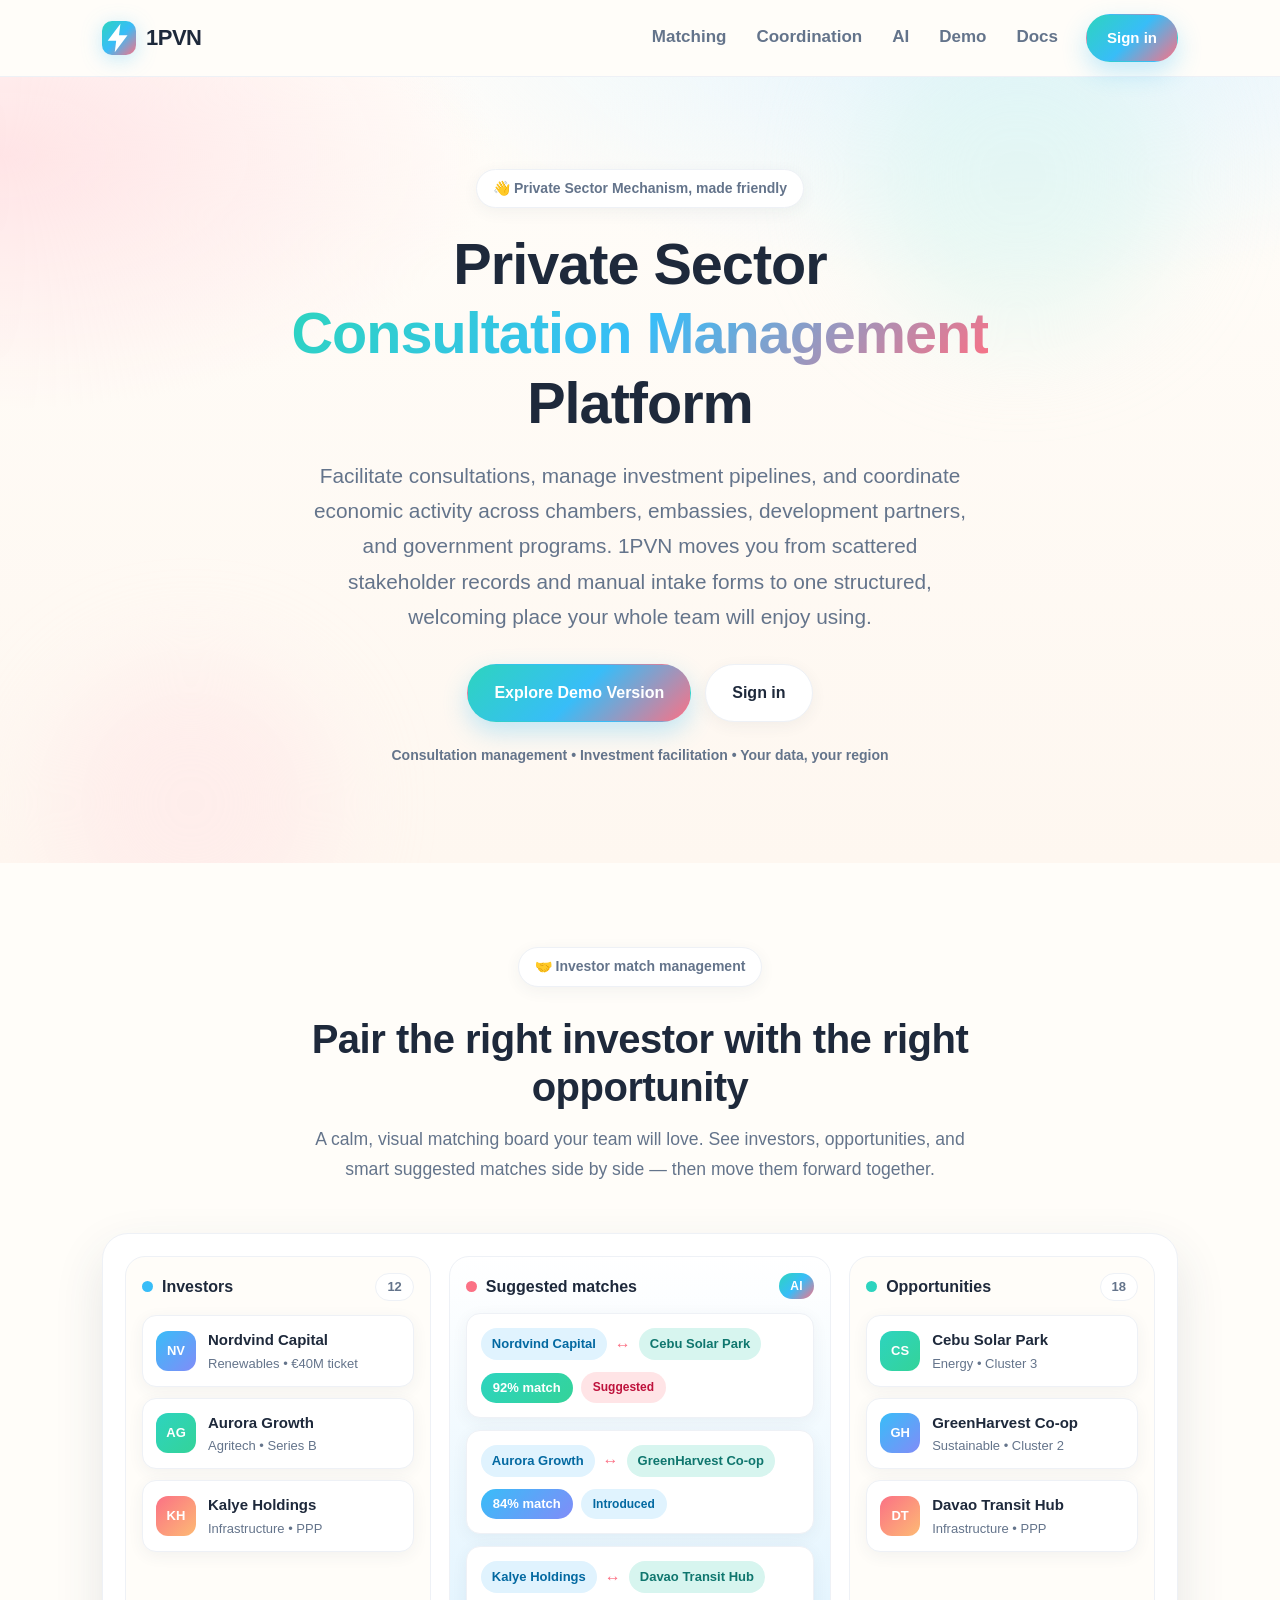
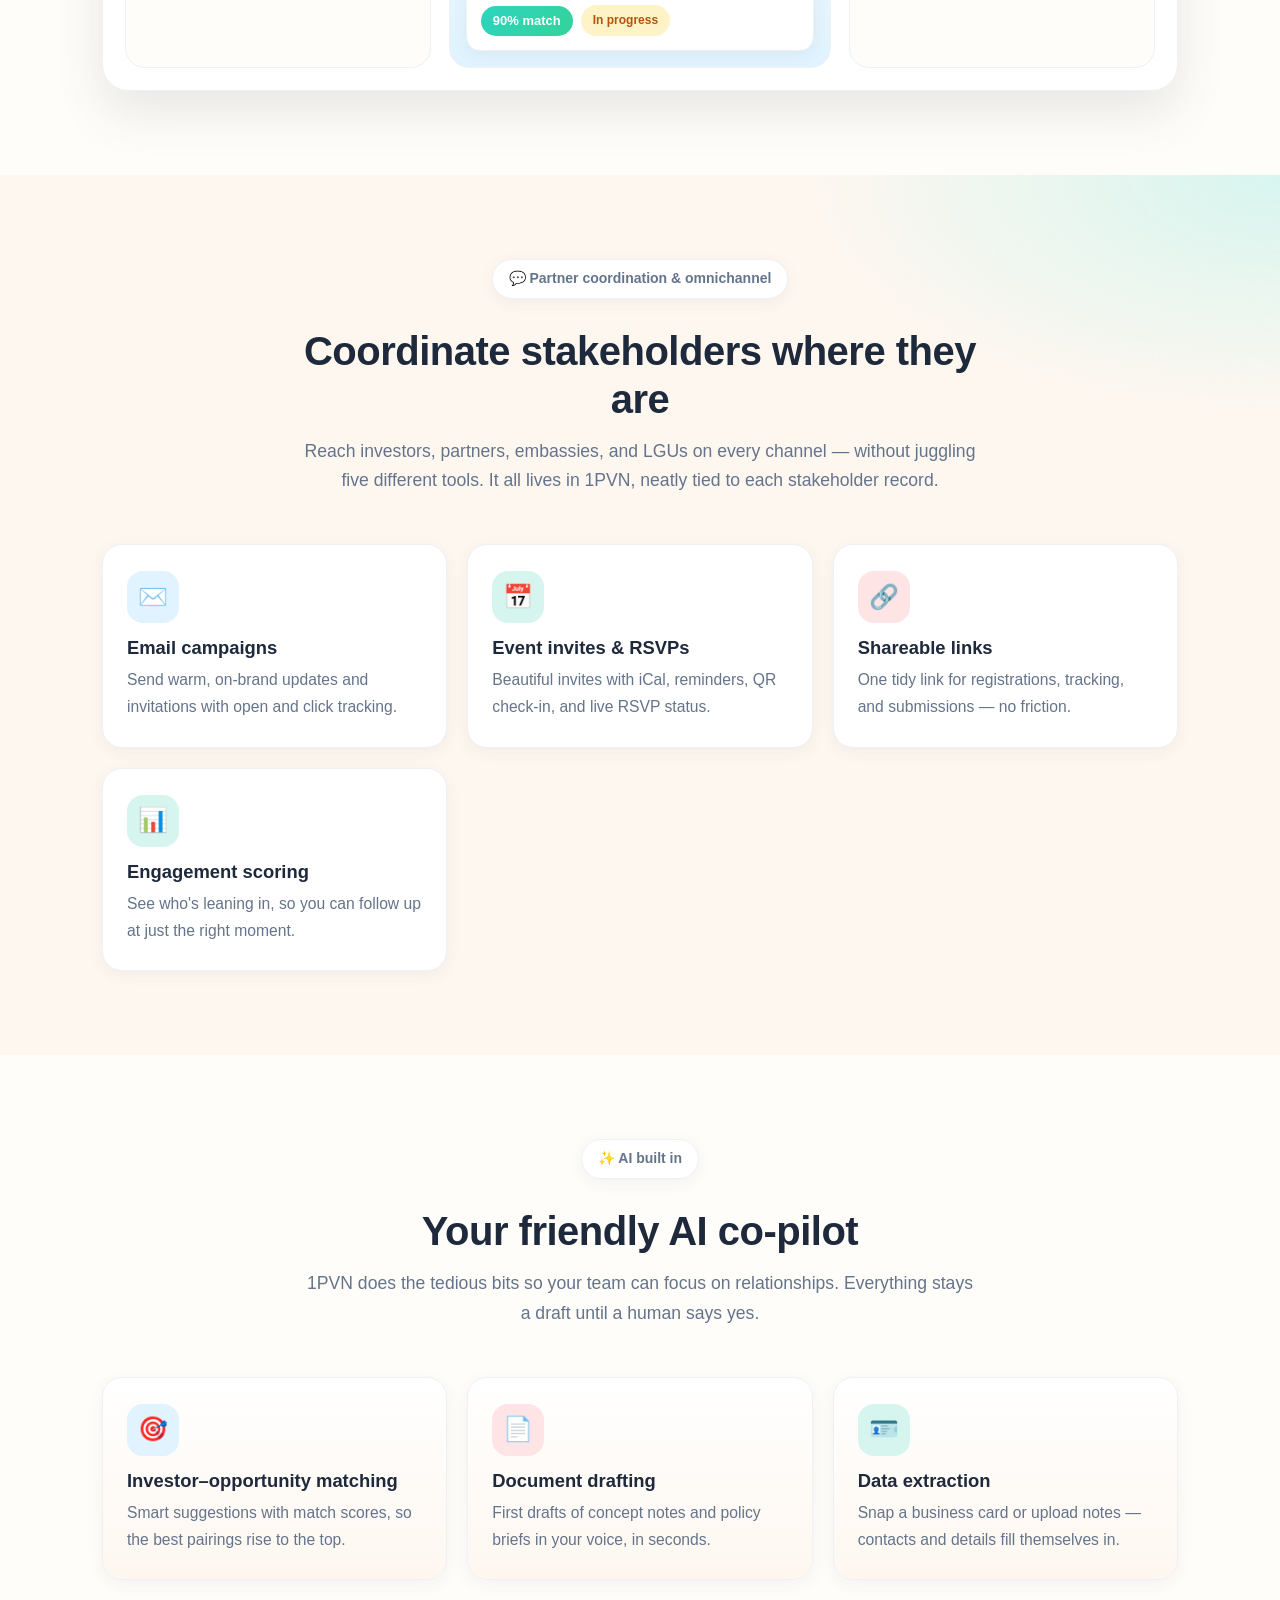
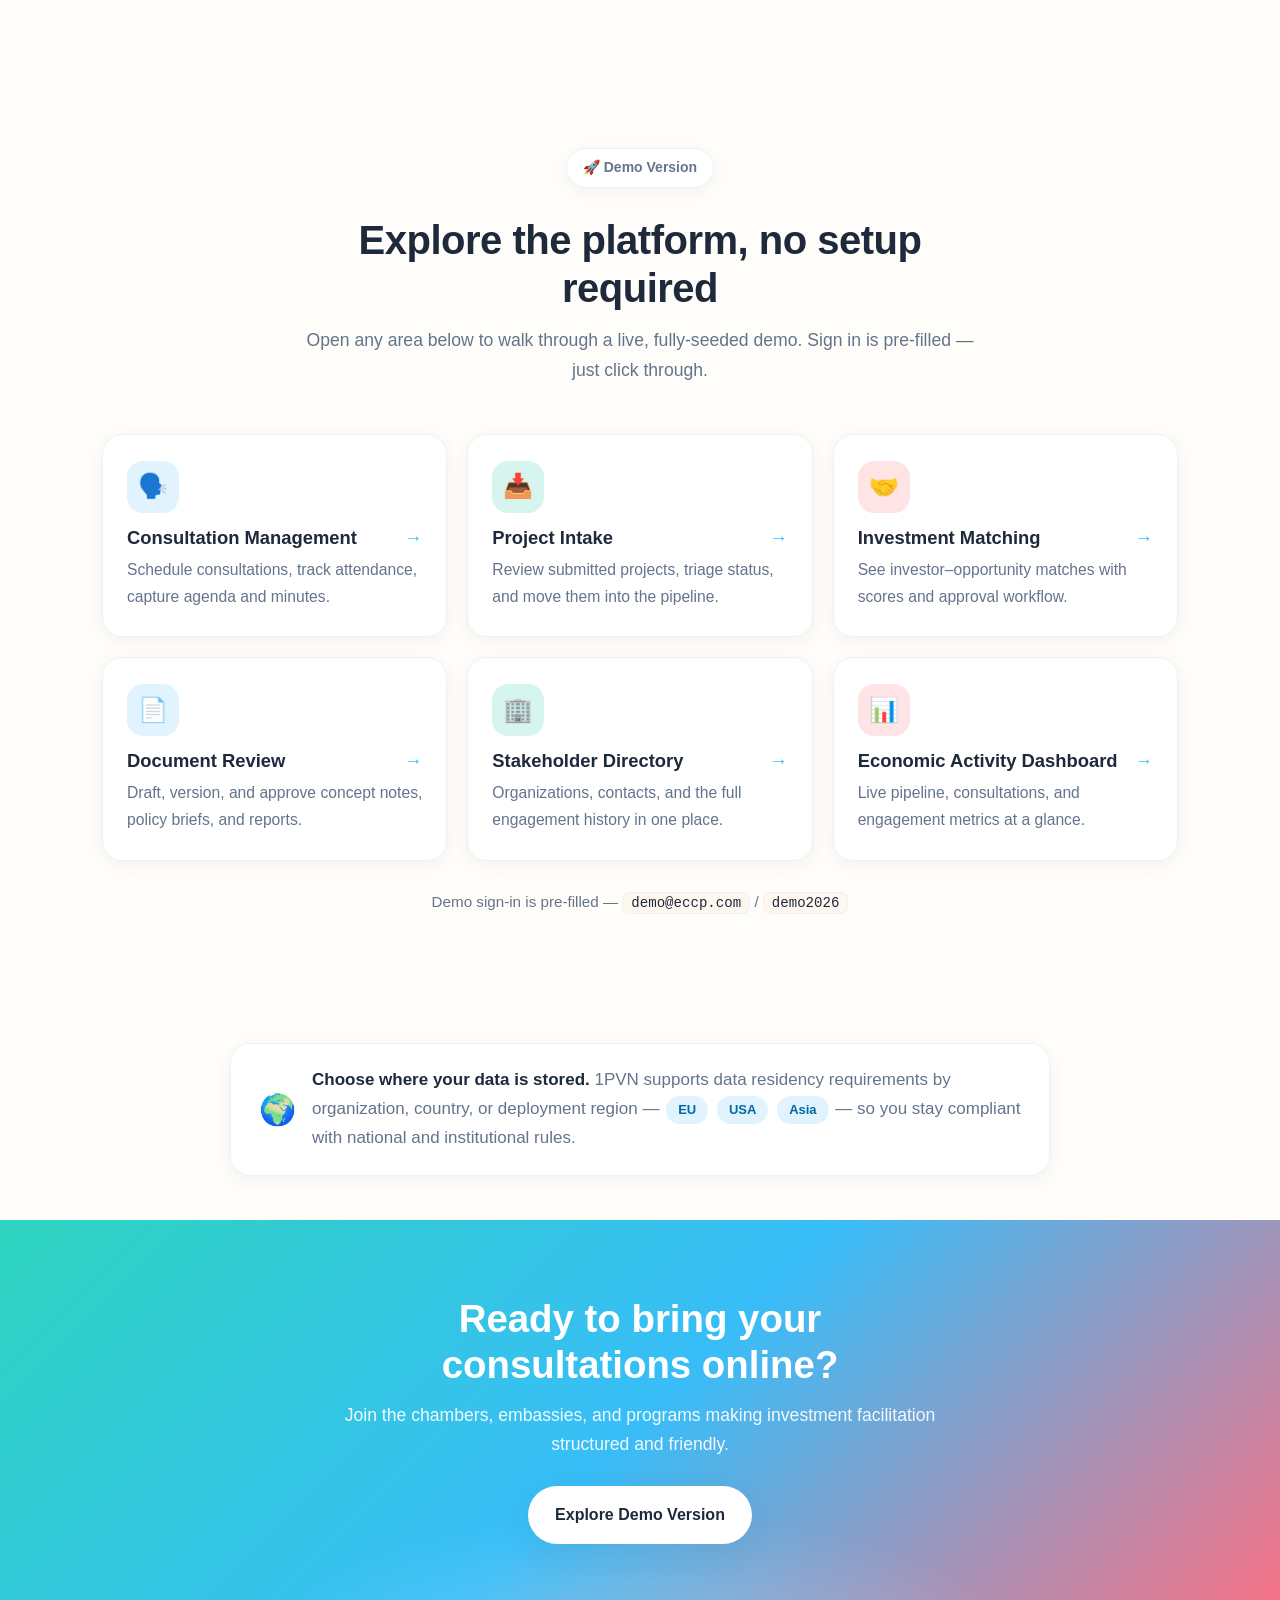
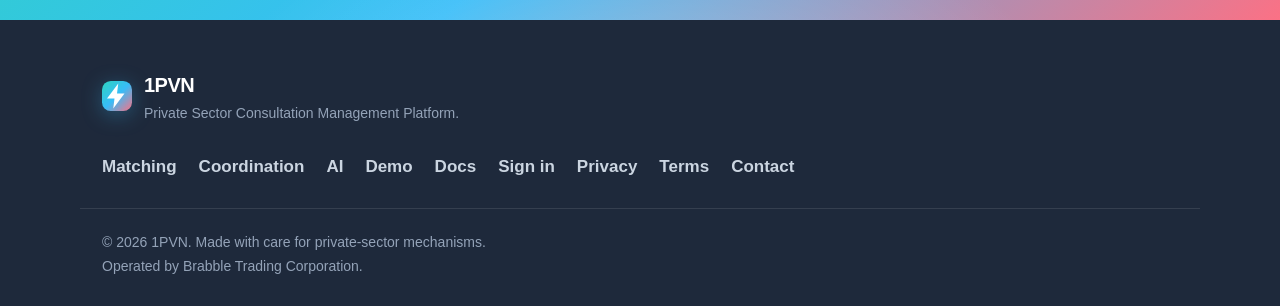
==== commit 082994ec: "feat(nav): add Docs link to primary nav + footer → app.1pvn.com/docs Surface the knowledge base from" ====
--- a/index.html
+++ b/index.html
@@ -36,6 +36,7 @@
         <a href="#channels">Coordination</a>
         <a href="#ai">AI</a>
         <a href="#demo">Demo</a>
+        <a href="https://app.1pvn.com/docs">Docs</a>
       </nav>
 
       <a class="btn btn-primary btn-sm" href="https://app.1pvn.com">Sign in</a>
@@ -350,6 +351,7 @@
         <a href="#channels">Coordination</a>
         <a href="#ai">AI</a>
         <a href="#demo">Demo</a>
+        <a href="https://app.1pvn.com/docs">Docs</a>
         <a href="https://app.1pvn.com">Sign in</a>
         <a href="/privacy.html">Privacy</a>
         <a href="/terms.html">Terms</a>
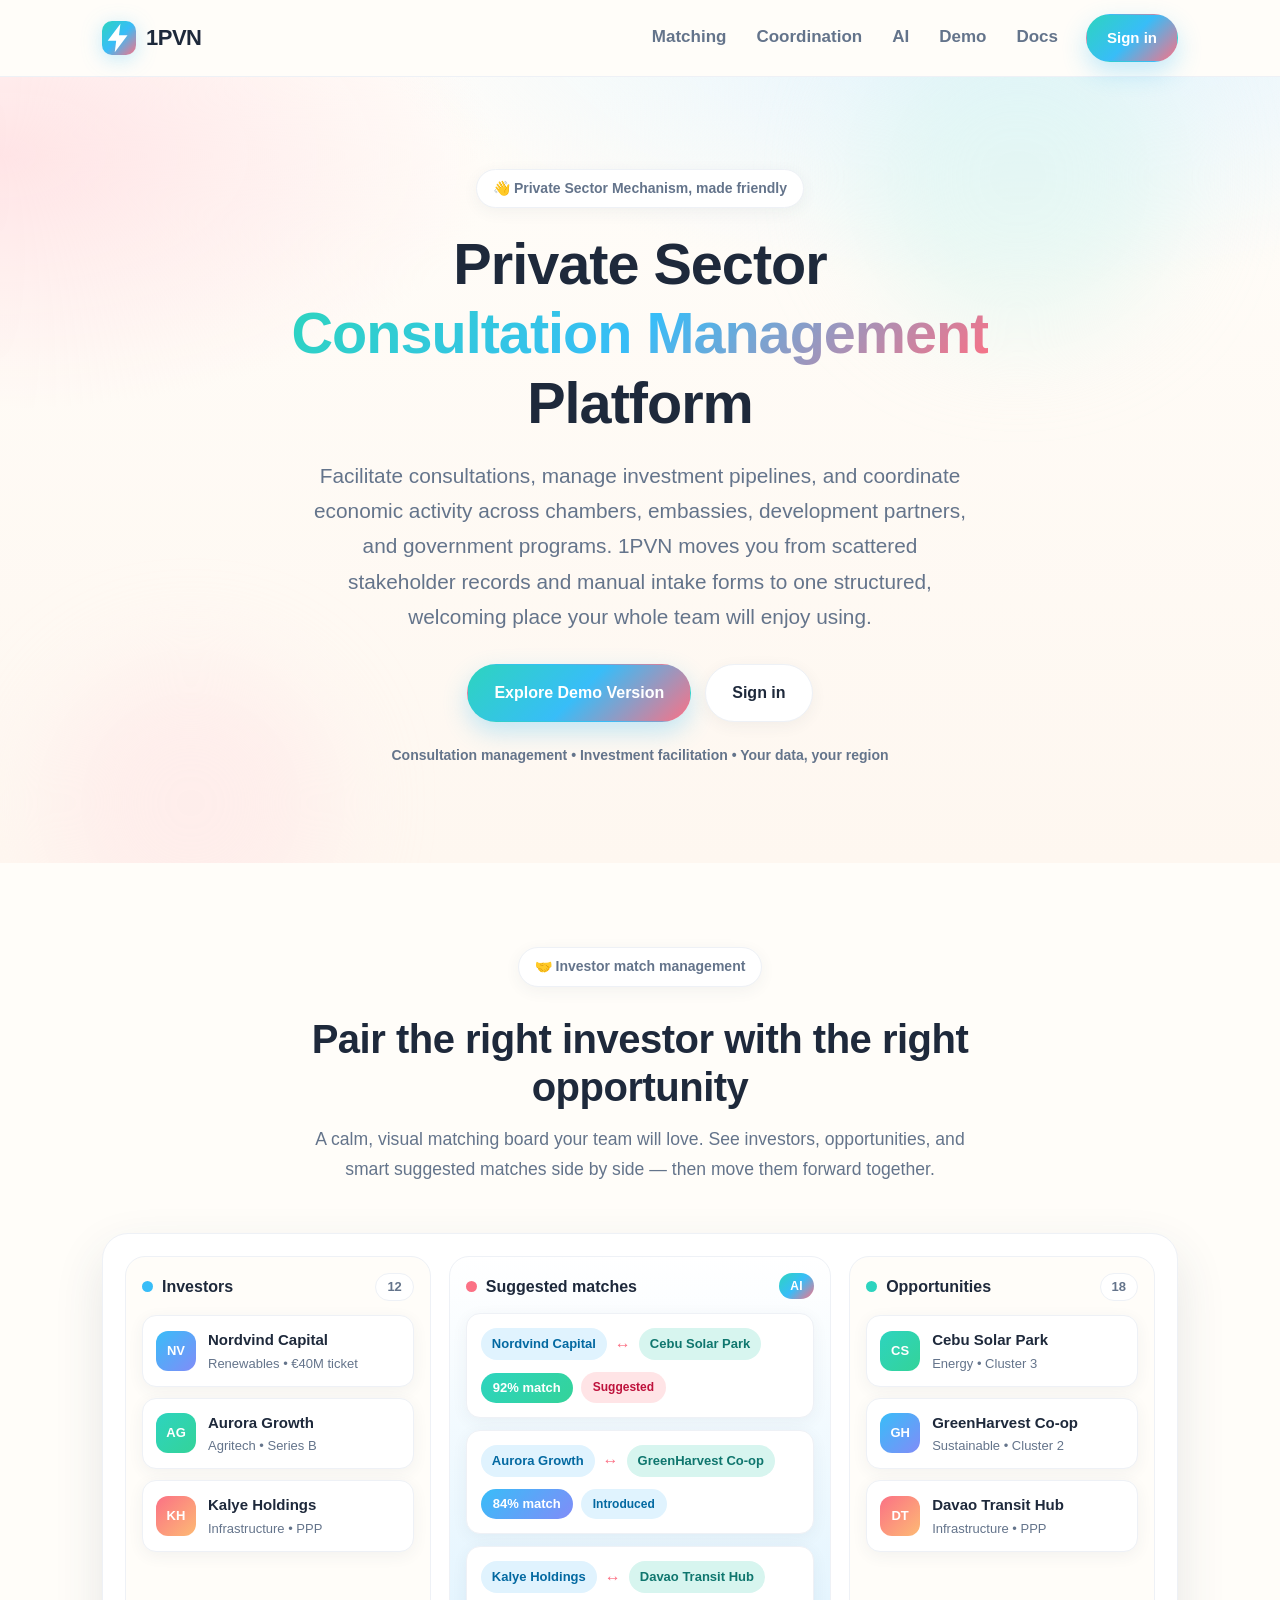
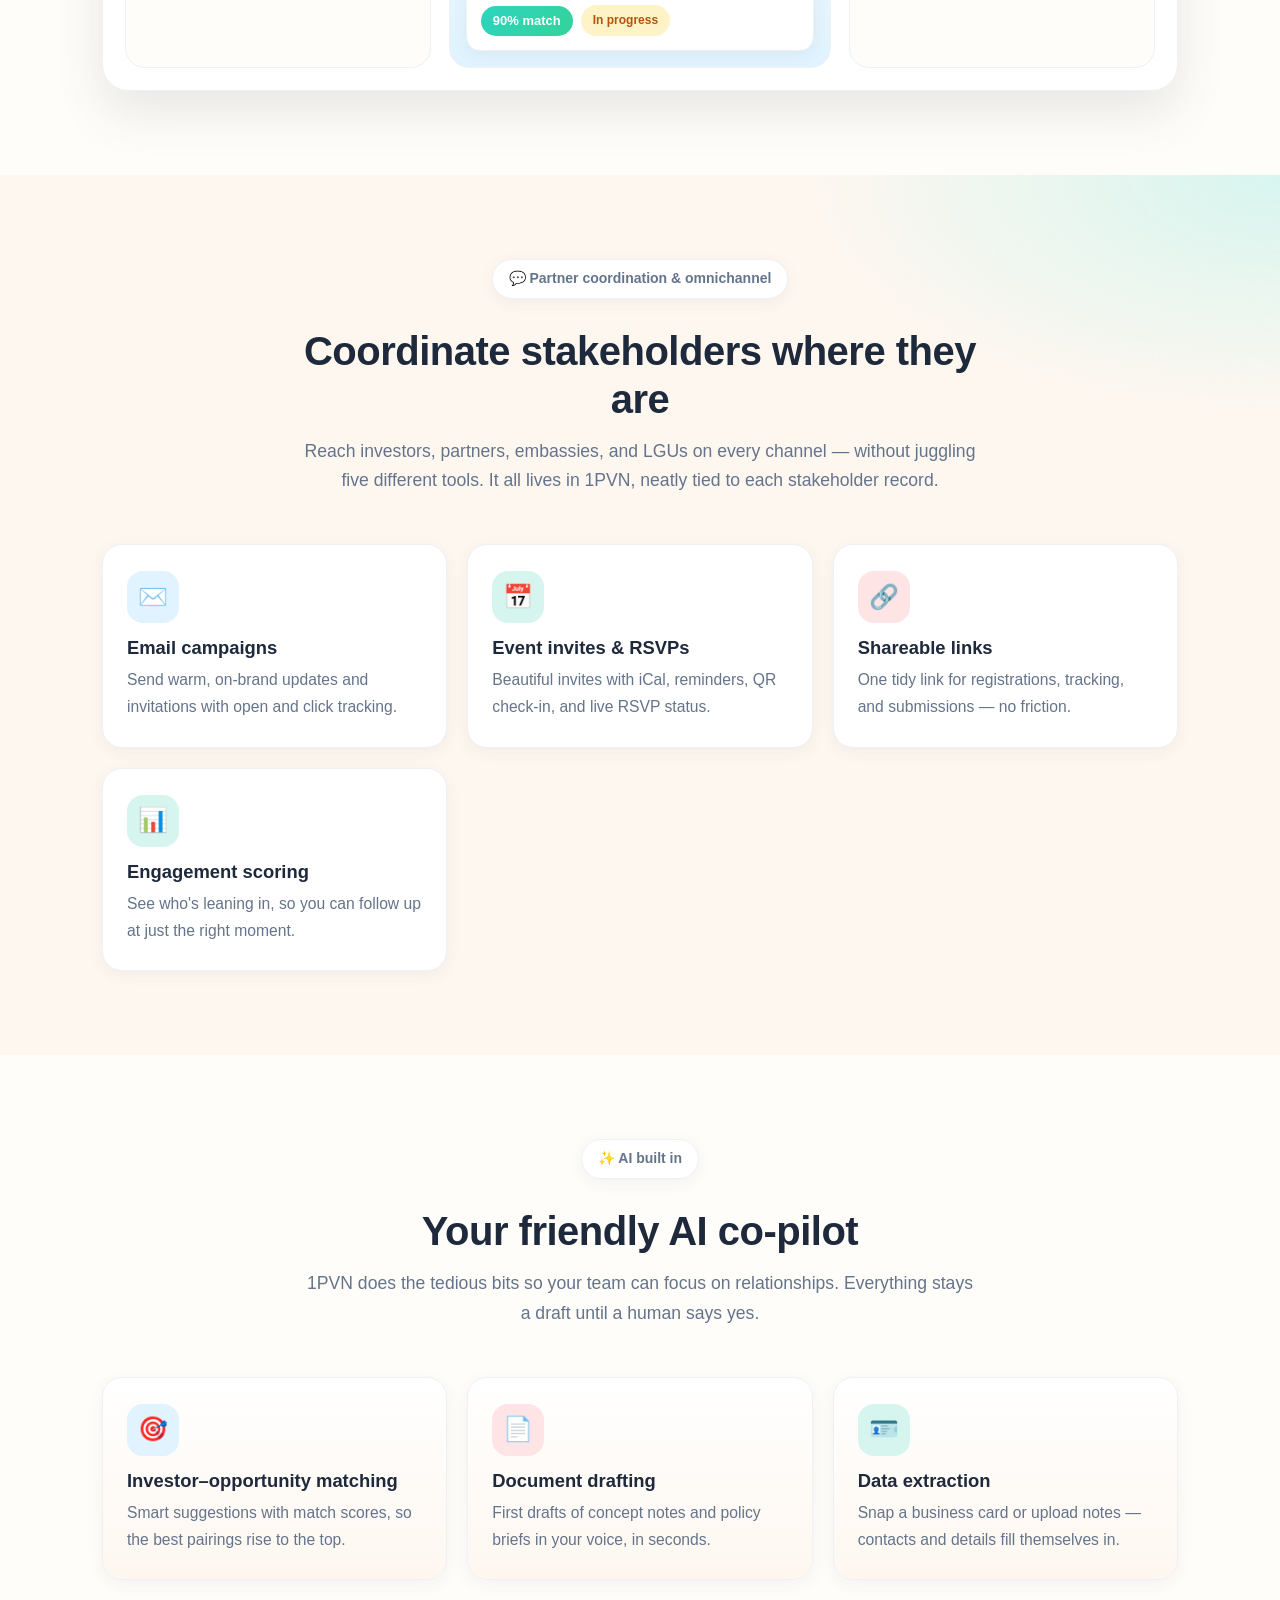
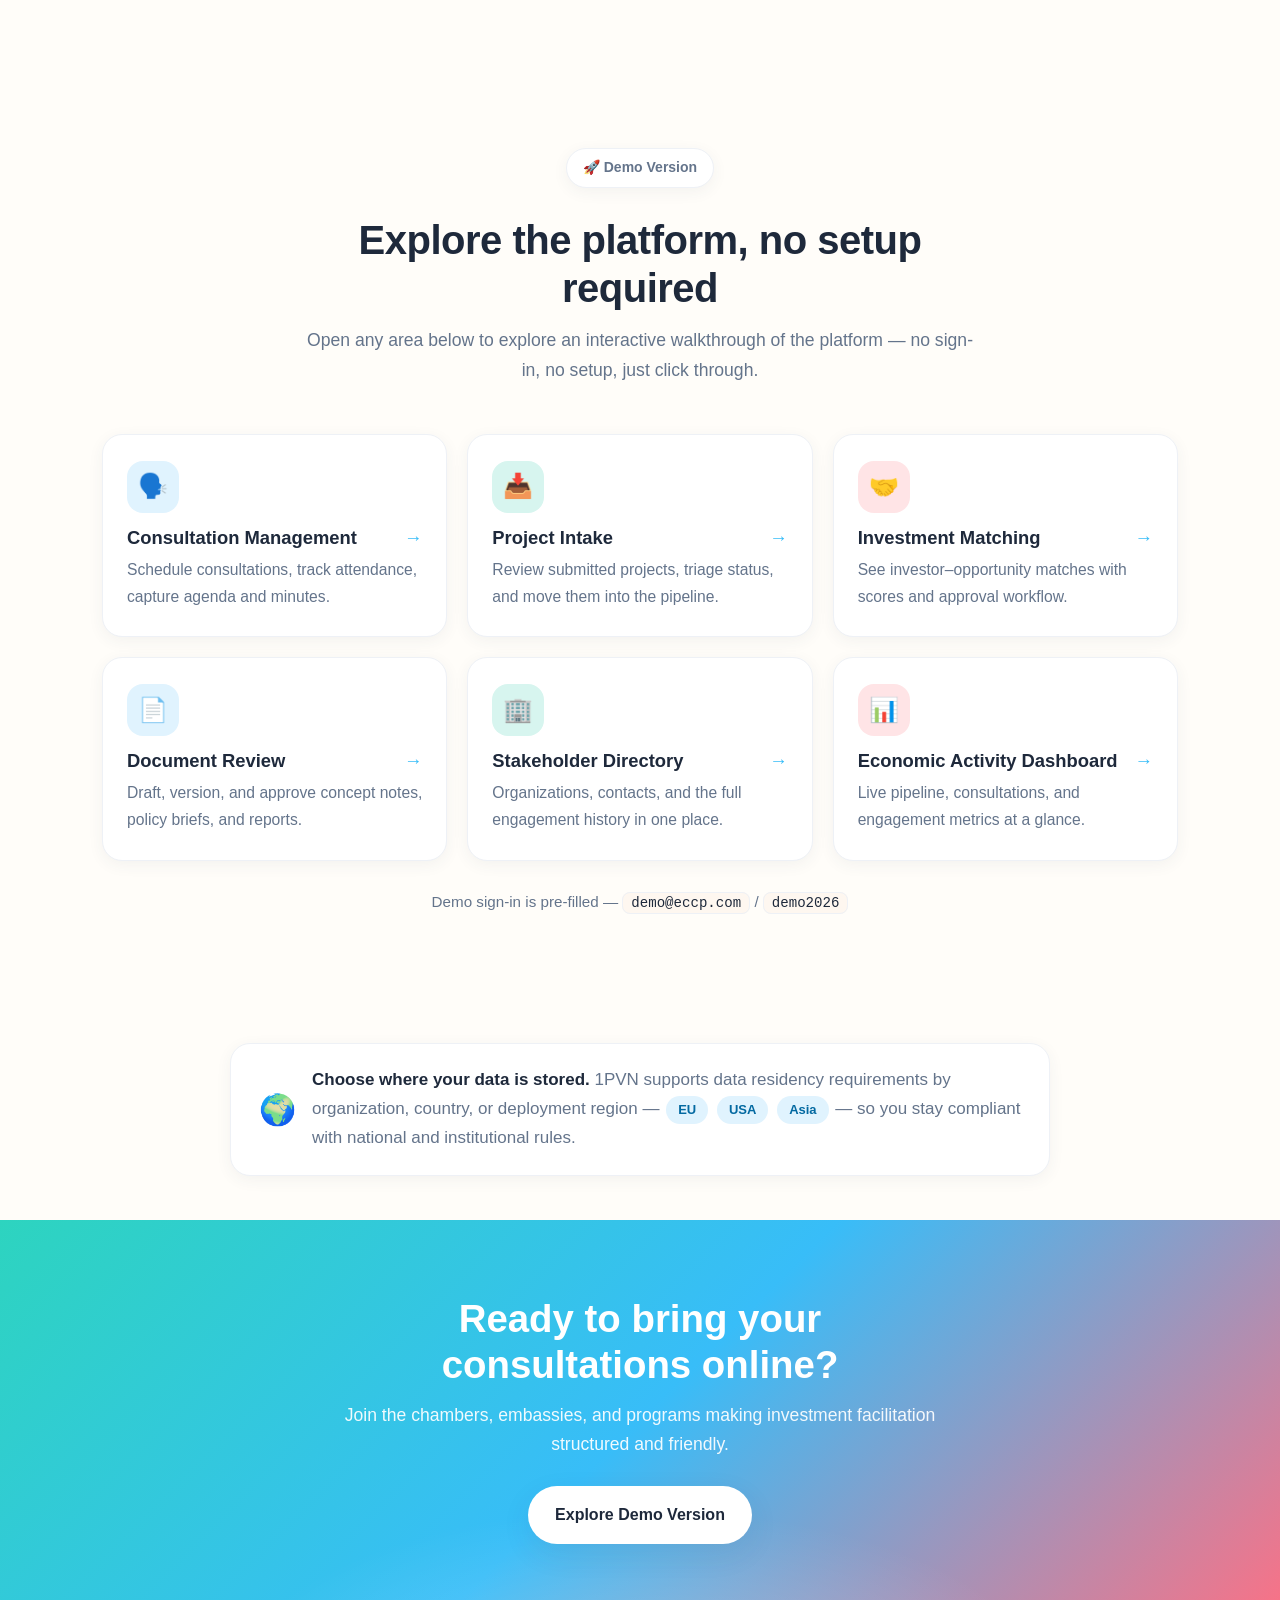
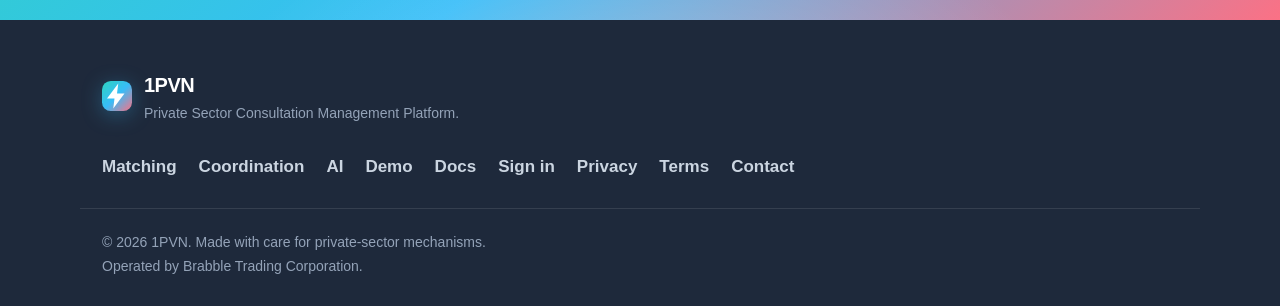
==== commit f203500e: "feat(demo): interactive HTML prototype replaces live-app demo links Migrate the 6 demo cards from li" ====
--- a/index.html
+++ b/index.html
@@ -263,38 +263,38 @@
           <p class="eyebrow">🚀 Demo Version</p>
           <h2>Explore the platform, no setup required</h2>
           <p class="section-sub">
-            Open any area below to walk through a live, fully-seeded demo. Sign in is
-            pre-filled — just click through.
+            Open any area below to explore an interactive walkthrough of the
+            platform — no sign-in, no setup, just click through.
           </p>
         </div>
 
         <div class="card-grid demo-grid">
-          <a class="feature-card demo-card" href="https://eccp-os-demo.fly.dev/consultations" target="_blank" rel="noopener">
+          <a class="feature-card demo-card" href="demo.html#cons" target="_blank" rel="noopener">
             <span class="feature-icon ic-sky" aria-hidden="true">🗣️</span>
             <h3>Consultation Management <span class="demo-arrow" aria-hidden="true">→</span></h3>
             <p>Schedule consultations, track attendance, capture agenda and minutes.</p>
           </a>
-          <a class="feature-card demo-card" href="https://eccp-os-demo.fly.dev/submissions" target="_blank" rel="noopener">
+          <a class="feature-card demo-card" href="demo.html#sub" target="_blank" rel="noopener">
             <span class="feature-icon ic-mint" aria-hidden="true">📥</span>
             <h3>Project Intake <span class="demo-arrow" aria-hidden="true">→</span></h3>
             <p>Review submitted projects, triage status, and move them into the pipeline.</p>
           </a>
-          <a class="feature-card demo-card" href="https://eccp-os-demo.fly.dev/matching" target="_blank" rel="noopener">
+          <a class="feature-card demo-card" href="demo.html#pipe" target="_blank" rel="noopener">
             <span class="feature-icon ic-coral" aria-hidden="true">🤝</span>
             <h3>Investment Matching <span class="demo-arrow" aria-hidden="true">→</span></h3>
             <p>See investor–opportunity matches with scores and approval workflow.</p>
           </a>
-          <a class="feature-card demo-card" href="https://eccp-os-demo.fly.dev/documents" target="_blank" rel="noopener">
+          <a class="feature-card demo-card" href="demo.html#min" target="_blank" rel="noopener">
             <span class="feature-icon ic-sky" aria-hidden="true">📄</span>
             <h3>Document Review <span class="demo-arrow" aria-hidden="true">→</span></h3>
             <p>Draft, version, and approve concept notes, policy briefs, and reports.</p>
           </a>
-          <a class="feature-card demo-card" href="https://eccp-os-demo.fly.dev/stakeholders" target="_blank" rel="noopener">
+          <a class="feature-card demo-card" href="demo.html#stak" target="_blank" rel="noopener">
             <span class="feature-icon ic-mint" aria-hidden="true">🏢</span>
             <h3>Stakeholder Directory <span class="demo-arrow" aria-hidden="true">→</span></h3>
             <p>Organizations, contacts, and the full engagement history in one place.</p>
           </a>
-          <a class="feature-card demo-card" href="https://eccp-os-demo.fly.dev/dashboard" target="_blank" rel="noopener">
+          <a class="feature-card demo-card" href="demo.html#dash" target="_blank" rel="noopener">
             <span class="feature-icon ic-coral" aria-hidden="true">📊</span>
             <h3>Economic Activity Dashboard <span class="demo-arrow" aria-hidden="true">→</span></h3>
             <p>Live pipeline, consultations, and engagement metrics at a glance.</p>
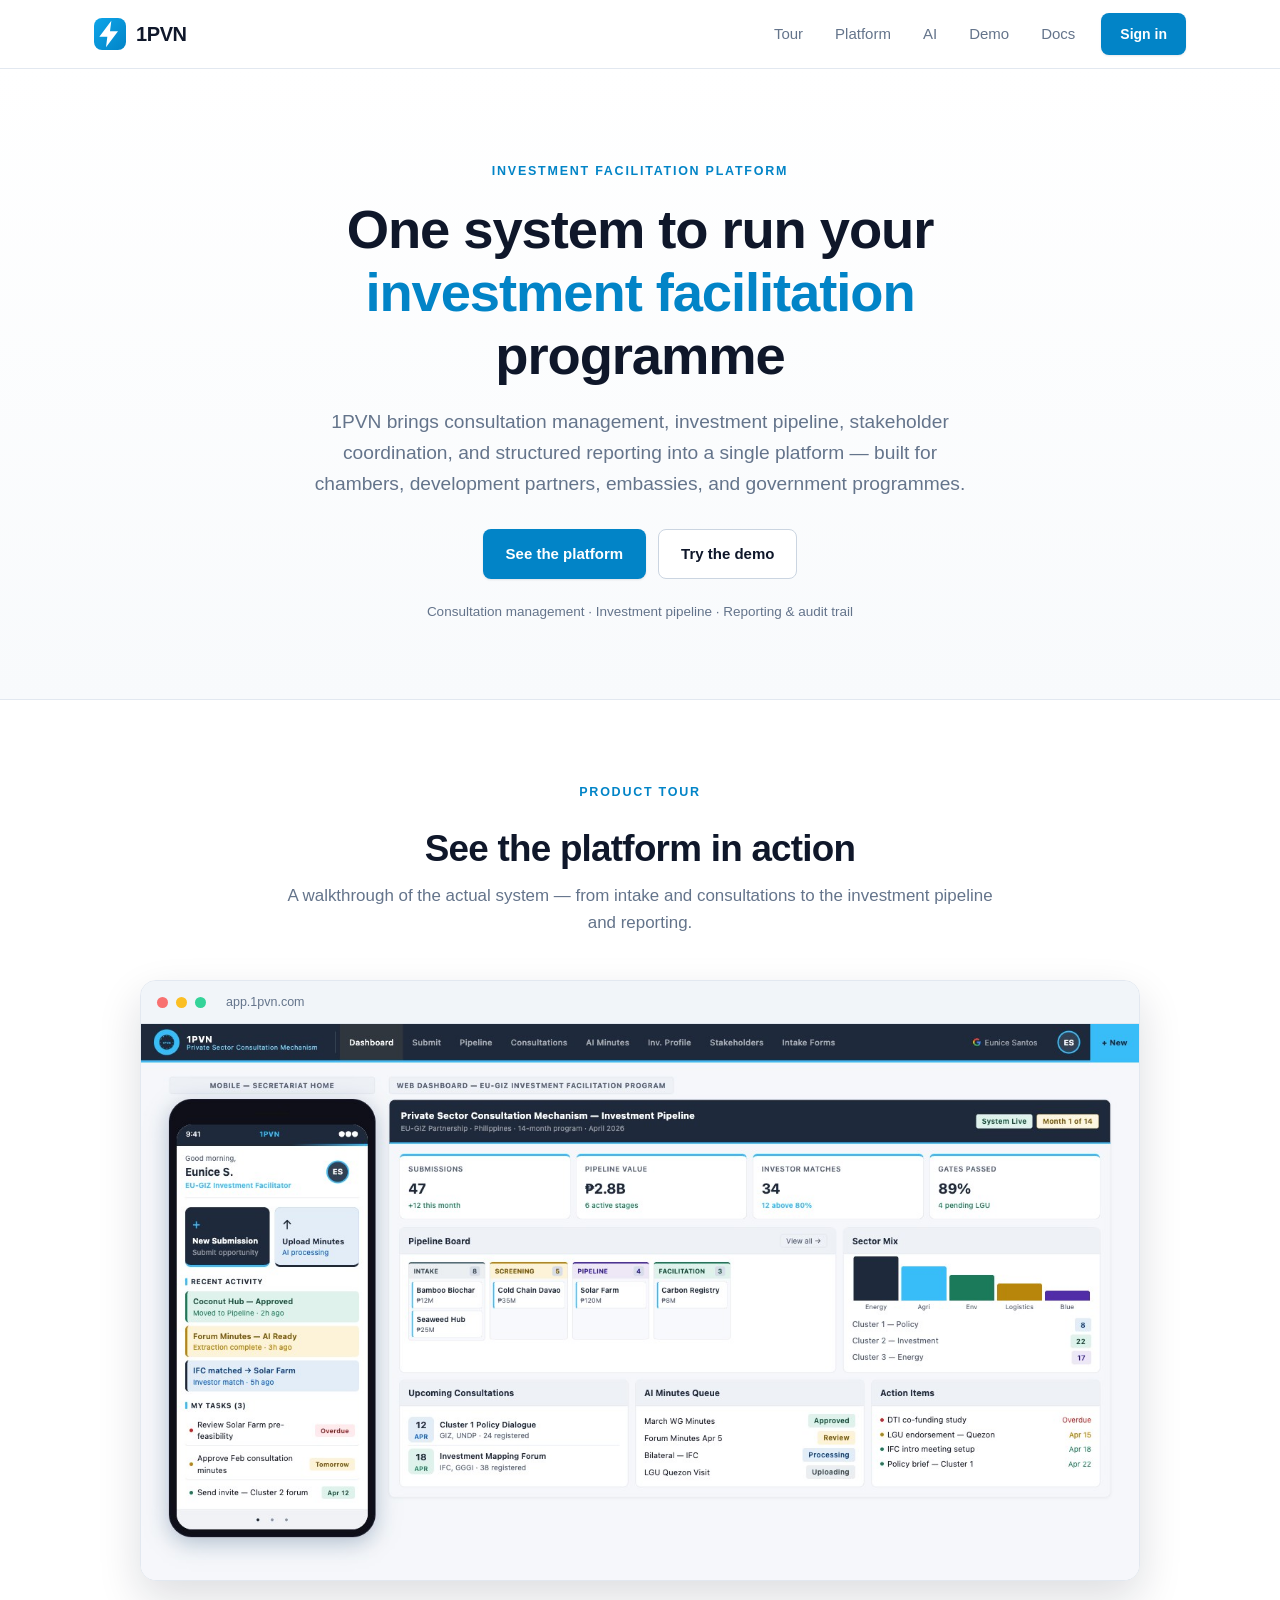
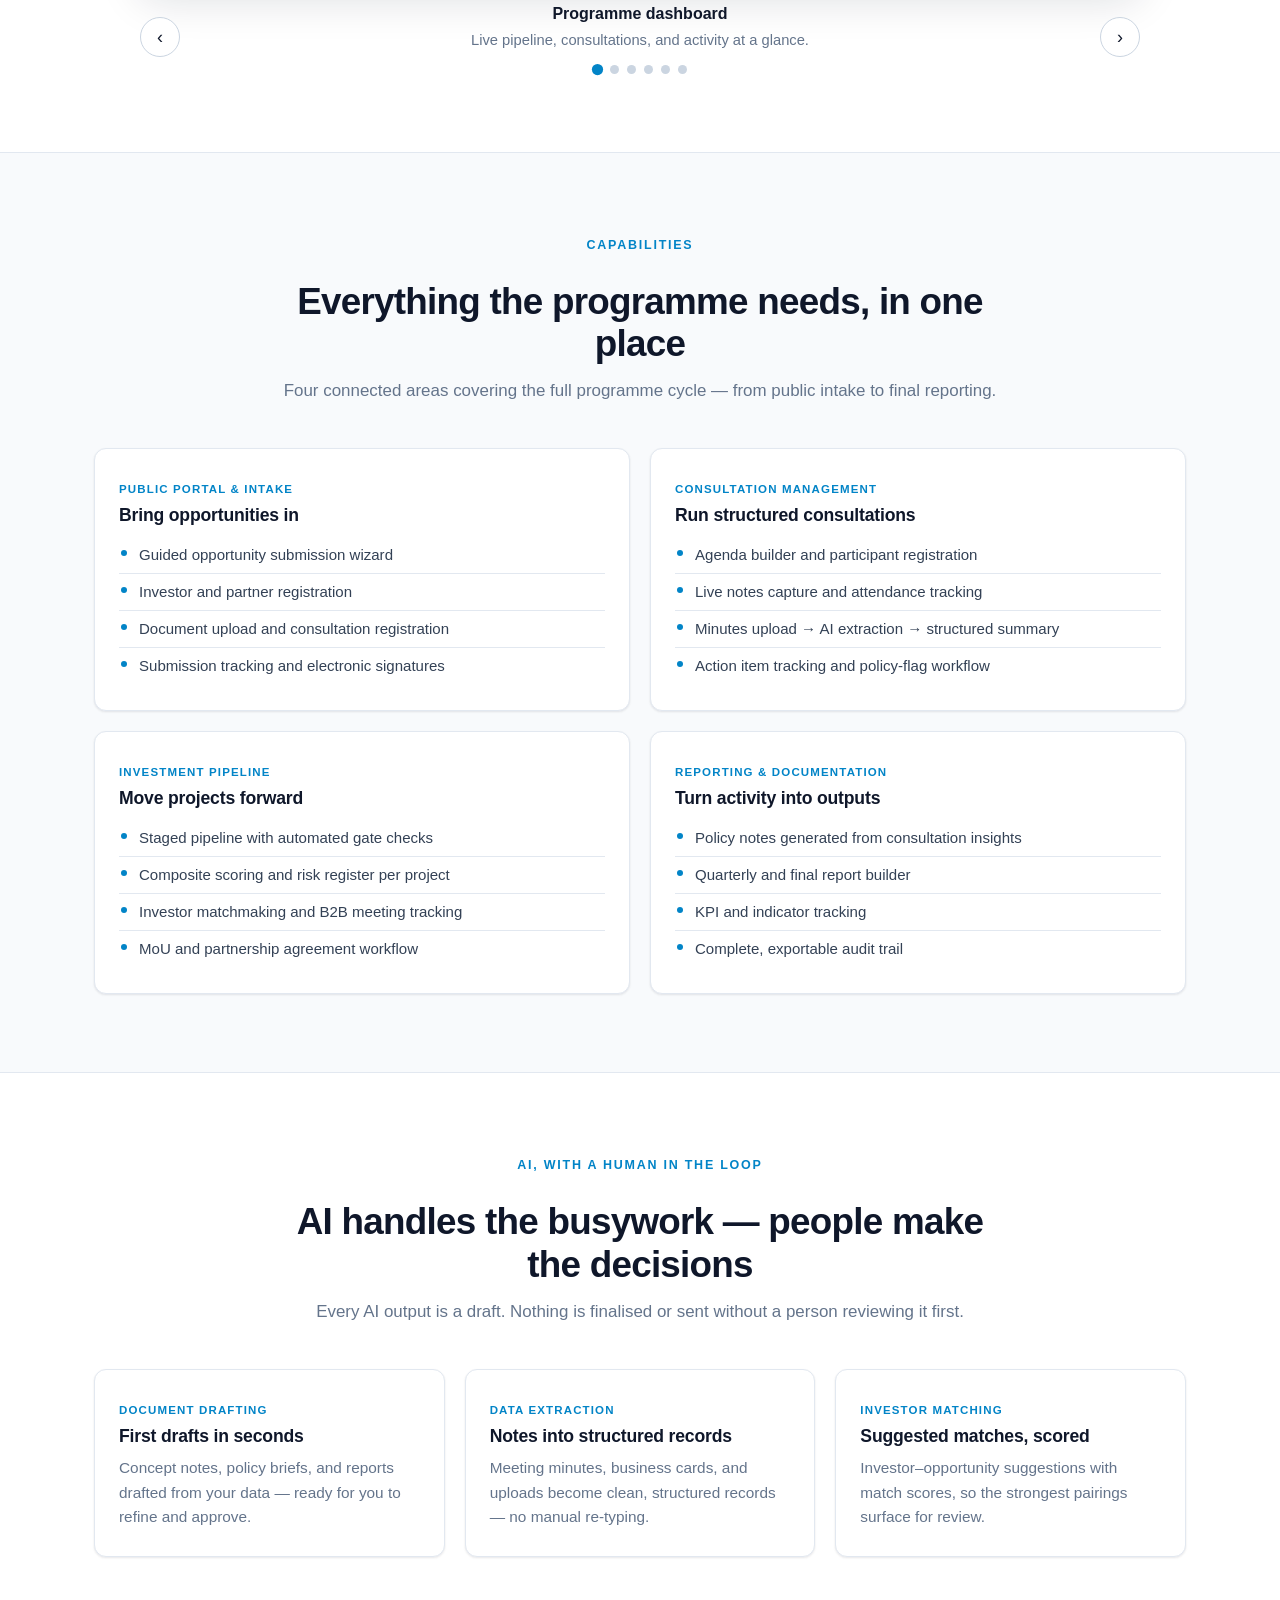
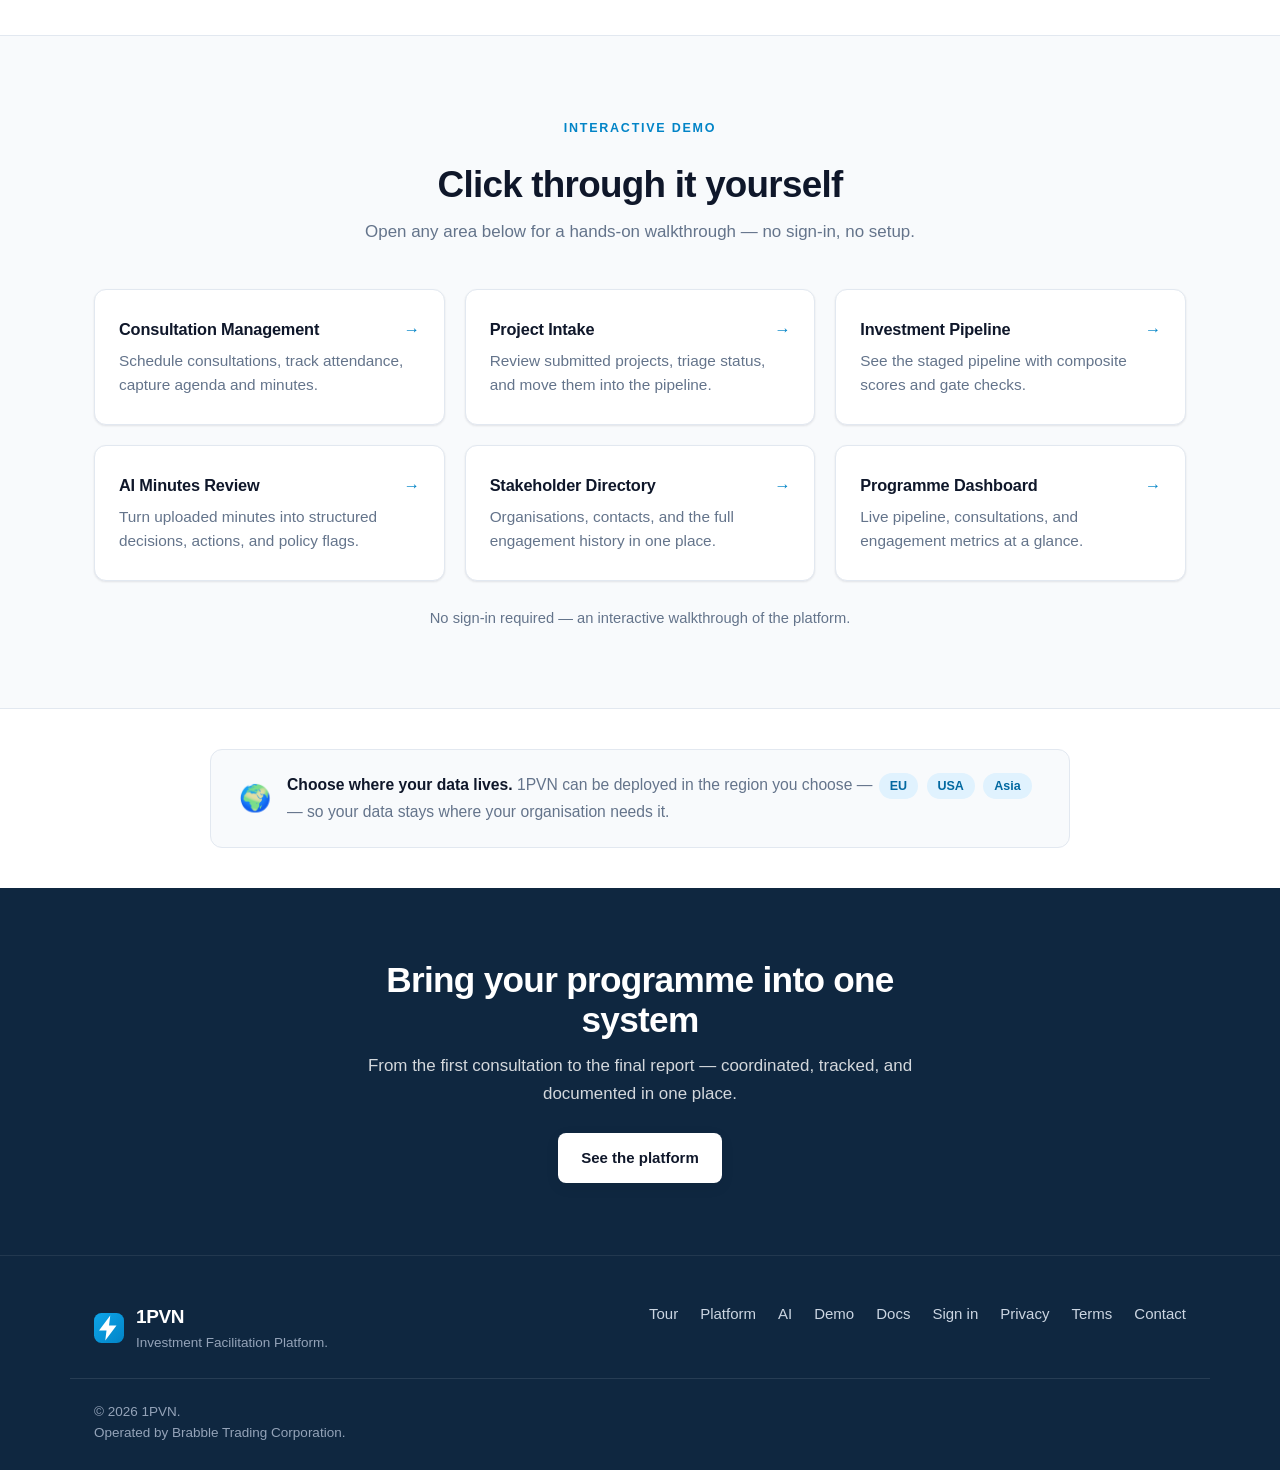
==== commit f5b0d9d7: "redesign: corporate revamp + TOR-aligned copy + real-system product tour - Rebuild styles.css from p" ====
--- a/index.html
+++ b/index.html
@@ -3,8 +3,8 @@
 <head>
   <meta charset="UTF-8" />
   <meta name="viewport" content="width=device-width, initial-scale=1.0" />
-  <title>1PVN — Private Sector Consultation Management Platform</title>
-  <meta name="description" content="1PVN is the Private Sector Consultation Management Platform for chambers, embassies, development partners, and government programs — facilitate consultations, manage investment pipelines, coordinate project intake, and turn structured data into economic action." />
+  <title>1PVN — Investment Facilitation Platform</title>
+  <meta name="description" content="1PVN is an investment facilitation platform for chambers, development partners, embassies, and government programmes — consultation management, investment pipeline, stakeholder coordination, and structured reporting in one system." />
   <link rel="icon" type="image/svg+xml" href="favicon.svg" />
   <link rel="stylesheet" href="styles.css" />
 </head>
@@ -16,15 +16,14 @@
     <div class="container header-inner">
       <a class="brand" href="#top" aria-label="1PVN home">
         <span class="brand-mark" aria-hidden="true">
-          <svg viewBox="0 0 24 24" width="34" height="34" role="img">
+          <svg viewBox="0 0 24 24" width="32" height="32" role="img">
             <defs>
               <linearGradient id="boltGrad" x1="0" y1="0" x2="1" y2="1">
-                <stop offset="0%" stop-color="#2dd4bf"/>
-                <stop offset="50%" stop-color="#38bdf8"/>
-                <stop offset="100%" stop-color="#fb7185"/>
+                <stop offset="0%" stop-color="#0ea5e9"/>
+                <stop offset="100%" stop-color="#0284c7"/>
               </linearGradient>
             </defs>
-            <rect x="0" y="0" width="24" height="24" rx="7" fill="url(#boltGrad)"/>
+            <rect x="0" y="0" width="24" height="24" rx="6" fill="url(#boltGrad)"/>
             <path d="M13 2 L4 14 h6 l-1 8 9 -12 h-6 z" fill="#ffffff"/>
           </svg>
         </span>
@@ -32,8 +31,8 @@
       </a>
 
       <nav class="site-nav" aria-label="Primary">
-        <a href="#matching">Matching</a>
-        <a href="#channels">Coordination</a>
+        <a href="#tour">Tour</a>
+        <a href="#platform">Platform</a>
         <a href="#ai">AI</a>
         <a href="#demo">Demo</a>
         <a href="https://app.1pvn.com/docs">Docs</a>
@@ -47,261 +46,213 @@
 
     <!-- ===== Hero ===== -->
     <section class="hero">
-      <div class="blob blob-1" aria-hidden="true"></div>
-      <div class="blob blob-2" aria-hidden="true"></div>
       <div class="container hero-inner">
-        <p class="eyebrow">👋 Private Sector Mechanism, made friendly</p>
-        <h1>Private Sector<br><span class="grad-text">Consultation Management</span><br>Platform</h1>
+        <p class="eyebrow">Investment Facilitation Platform</p>
+        <h1>One system to run your<br><span class="grad-text">investment facilitation</span> programme</h1>
         <p class="lead">
-          Facilitate consultations, manage investment pipelines, and coordinate economic
-          activity across chambers, embassies, development partners, and government programs.
-          1PVN moves you from scattered stakeholder records and manual intake forms to one
-          structured, welcoming place your whole team will enjoy using.
+          1PVN brings consultation management, investment pipeline, stakeholder
+          coordination, and structured reporting into a single platform — built for
+          chambers, development partners, embassies, and government programmes.
         </p>
         <div class="hero-cta">
-          <a class="btn btn-primary" href="#demo">Explore Demo Version</a>
-          <a class="btn btn-ghost" href="https://app.1pvn.com">Sign in</a>
-        </div>
-        <p class="hero-note">Consultation management • Investment facilitation • Your data, your region</p>
-      </div>
-    </section>
-
-    <!-- ===== Matching preview (centerpiece) ===== -->
-    <section class="section" id="matching">
+          <a class="btn btn-primary" href="#tour">See the platform</a>
+          <a class="btn btn-ghost" href="#demo">Try the demo</a>
+        </div>
+        <p class="hero-note">Consultation management · Investment pipeline · Reporting &amp; audit trail</p>
+      </div>
+    </section>
+
+    <!-- ===== Product tour (real screenshots) ===== -->
+    <section class="section" id="tour">
       <div class="container">
         <div class="section-head">
-          <p class="eyebrow">🤝 Investor match management</p>
-          <h2>Pair the right investor with the right opportunity</h2>
+          <p class="eyebrow">Product tour</p>
+          <h2>See the platform in action</h2>
           <p class="section-sub">
-            A calm, visual matching board your team will love. See investors, opportunities,
-            and smart suggested matches side by side — then move them forward together.
+            A walkthrough of the actual system — from intake and consultations to
+            the investment pipeline and reporting.
           </p>
         </div>
 
-        <div class="board" role="img" aria-label="Matching board preview showing investors, opportunities, and suggested matches with match scores and status chips">
-          <!-- Investors column -->
-          <div class="board-col">
-            <div class="board-col-head">
-              <span class="col-dot dot-sky" aria-hidden="true"></span>
-              <h3>Investors</h3>
-              <span class="count">12</span>
-            </div>
-            <article class="mini-card">
-              <div class="avatar grad-sky" aria-hidden="true">NV</div>
-              <div>
-                <p class="mc-title">Nordvind Capital</p>
-                <p class="mc-sub">Renewables • €40M ticket</p>
-              </div>
-            </article>
-            <article class="mini-card">
-              <div class="avatar grad-mint" aria-hidden="true">AG</div>
-              <div>
-                <p class="mc-title">Aurora Growth</p>
-                <p class="mc-sub">Agritech • Series B</p>
-              </div>
-            </article>
-            <article class="mini-card">
-              <div class="avatar grad-coral" aria-hidden="true">KH</div>
-              <div>
-                <p class="mc-title">Kalye Holdings</p>
-                <p class="mc-sub">Infrastructure • PPP</p>
-              </div>
-            </article>
+        <div class="tour-window" id="tourWindow">
+          <div class="tour-bar" aria-hidden="true">
+            <span class="dot"></span><span class="dot"></span><span class="dot"></span>
+            <span class="tour-url">app.1pvn.com</span>
           </div>
-
-          <!-- Suggested matches column -->
-          <div class="board-col board-col-center">
-            <div class="board-col-head">
-              <span class="col-dot dot-coral" aria-hidden="true"></span>
-              <h3>Suggested matches</h3>
-              <span class="badge-ai">AI</span>
-            </div>
-
-            <article class="match-card">
-              <div class="match-row">
-                <span class="chip chip-investor">Nordvind Capital</span>
-                <span class="link-icon" aria-hidden="true">↔</span>
-                <span class="chip chip-opp">Cebu Solar Park</span>
-              </div>
-              <div class="match-meta">
-                <span class="score-pill score-high">92% match</span>
-                <span class="status-chip status-suggested">Suggested</span>
-              </div>
-            </article>
-
-            <article class="match-card">
-              <div class="match-row">
-                <span class="chip chip-investor">Aurora Growth</span>
-                <span class="link-icon" aria-hidden="true">↔</span>
-                <span class="chip chip-opp">GreenHarvest Co-op</span>
-              </div>
-              <div class="match-meta">
-                <span class="score-pill score-mid">84% match</span>
-                <span class="status-chip status-introduced">Introduced</span>
-              </div>
-            </article>
-
-            <article class="match-card">
-              <div class="match-row">
-                <span class="chip chip-investor">Kalye Holdings</span>
-                <span class="link-icon" aria-hidden="true">↔</span>
-                <span class="chip chip-opp">Davao Transit Hub</span>
-              </div>
-              <div class="match-meta">
-                <span class="score-pill score-high">90% match</span>
-                <span class="status-chip status-progress">In progress</span>
-              </div>
-            </article>
+          <div class="tour-stage" aria-label="Screenshots of the 1PVN platform" role="group">
+            <div class="tour-slide on" data-title="Programme dashboard" data-sub="Live pipeline, consultations, and activity at a glance.">
+              <img src="assets/tour/tour-dash.jpeg" width="1400" height="780" alt="1PVN dashboard showing submissions, pipeline value, investor matches, and a pipeline board." />
+            </div>
+            <div class="tour-slide" data-title="Intake &amp; submission queue" data-sub="Public submissions triaged and converted into the pipeline.">
+              <img src="assets/tour/tour-sub.jpeg" width="1400" height="780" loading="lazy" alt="1PVN submission queue with a submission-to-pipeline flow and review actions." />
+            </div>
+            <div class="tour-slide" data-title="Investment pipeline &amp; scoring" data-sub="Staged pipeline with composite scoring, gate checks, and matching.">
+              <img src="assets/tour/tour-pipe.jpeg" width="1400" height="780" loading="lazy" alt="1PVN investment pipeline table with scoring engine, gate checks, and matching algorithm." />
+            </div>
+            <div class="tour-slide" data-title="Consultation management" data-sub="Agenda, attendance, and AI-extracted insights from each session.">
+              <img src="assets/tour/tour-cons.jpeg" width="1400" height="780" loading="lazy" alt="1PVN consultation manager with agenda, participants, and extracted key insights." />
+            </div>
+            <div class="tour-slide" data-title="AI minutes review" data-sub="Minutes turned into structured decisions, actions, and policy flags.">
+              <img src="assets/tour/tour-min.jpeg" width="1400" height="780" loading="lazy" alt="1PVN AI minutes review showing original document beside AI-extracted decisions and actions." />
+            </div>
+            <div class="tour-slide" data-title="Stakeholder registry" data-sub="Organisations, contacts, and the full engagement history.">
+              <img src="assets/tour/tour-stak.jpeg" width="1400" height="780" loading="lazy" alt="1PVN stakeholder registry listing organisations, partner breakdown, and business-card capture." />
+            </div>
           </div>
-
-          <!-- Opportunities column -->
-          <div class="board-col">
-            <div class="board-col-head">
-              <span class="col-dot dot-mint" aria-hidden="true"></span>
-              <h3>Opportunities</h3>
-              <span class="count">18</span>
-            </div>
-            <article class="mini-card">
-              <div class="avatar grad-mint" aria-hidden="true">CS</div>
-              <div>
-                <p class="mc-title">Cebu Solar Park</p>
-                <p class="mc-sub">Energy • Cluster 3</p>
-              </div>
-            </article>
-            <article class="mini-card">
-              <div class="avatar grad-sky" aria-hidden="true">GH</div>
-              <div>
-                <p class="mc-title">GreenHarvest Co-op</p>
-                <p class="mc-sub">Sustainable • Cluster 2</p>
-              </div>
-            </article>
-            <article class="mini-card">
-              <div class="avatar grad-coral" aria-hidden="true">DT</div>
-              <div>
-                <p class="mc-title">Davao Transit Hub</p>
-                <p class="mc-sub">Infrastructure • PPP</p>
-              </div>
-            </article>
+        </div>
+
+        <div class="tour-controls">
+          <button class="tour-arrow" id="tourPrev" type="button" aria-label="Previous screen">‹</button>
+          <div class="tour-meta">
+            <div class="tour-caption">
+              <strong id="tourCapTitle">Programme dashboard</strong>
+              <span id="tourCapSub">Live pipeline, consultations, and activity at a glance.</span>
+            </div>
+            <div class="tour-dots" role="tablist" aria-label="Choose a screen">
+              <button class="tour-dot on" type="button" aria-label="Dashboard"></button>
+              <button class="tour-dot" type="button" aria-label="Intake"></button>
+              <button class="tour-dot" type="button" aria-label="Pipeline"></button>
+              <button class="tour-dot" type="button" aria-label="Consultations"></button>
+              <button class="tour-dot" type="button" aria-label="AI minutes"></button>
+              <button class="tour-dot" type="button" aria-label="Stakeholders"></button>
+            </div>
           </div>
-        </div>
-      </div>
-    </section>
-
-    <!-- ===== Omnichannel ===== -->
-    <section class="section section-tint" id="channels">
+          <button class="tour-arrow" id="tourNext" type="button" aria-label="Next screen">›</button>
+        </div>
+      </div>
+    </section>
+
+    <!-- ===== Capabilities (TOR pillars) ===== -->
+    <section class="section section-tint" id="platform">
       <div class="container">
         <div class="section-head">
-          <p class="eyebrow">💬 Partner coordination &amp; omnichannel</p>
-          <h2>Coordinate stakeholders where they are</h2>
+          <p class="eyebrow">Capabilities</p>
+          <h2>Everything the programme needs, in one place</h2>
           <p class="section-sub">
-            Reach investors, partners, embassies, and LGUs on every channel — without juggling
-            five different tools. It all lives in 1PVN, neatly tied to each stakeholder record.
+            Four connected areas covering the full programme cycle — from public
+            intake to final reporting.
           </p>
         </div>
 
         <div class="card-grid">
           <article class="feature-card">
-            <span class="feature-icon ic-sky" aria-hidden="true">✉️</span>
-            <h3>Email campaigns</h3>
-            <p>Send warm, on-brand updates and invitations with open and click tracking.</p>
-          </article>
-          <article class="feature-card">
-            <span class="feature-icon ic-mint" aria-hidden="true">📅</span>
-            <h3>Event invites &amp; RSVPs</h3>
-            <p>Beautiful invites with iCal, reminders, QR check-in, and live RSVP status.</p>
-          </article>
-          <article class="feature-card">
-            <span class="feature-icon ic-coral" aria-hidden="true">🔗</span>
-            <h3>Shareable links</h3>
-            <p>One tidy link for registrations, tracking, and submissions — no friction.</p>
-          </article>
-          <article class="feature-card">
-            <span class="feature-icon ic-mint" aria-hidden="true">📊</span>
-            <h3>Engagement scoring</h3>
-            <p>See who's leaning in, so you can follow up at just the right moment.</p>
-          </article>
-        </div>
-      </div>
-    </section>
-
-    <!-- ===== AI integration ===== -->
+            <span class="feature-kicker">Public Portal &amp; Intake</span>
+            <h3>Bring opportunities in</h3>
+            <ul>
+              <li>Guided opportunity submission wizard</li>
+              <li>Investor and partner registration</li>
+              <li>Document upload and consultation registration</li>
+              <li>Submission tracking and electronic signatures</li>
+            </ul>
+          </article>
+
+          <article class="feature-card">
+            <span class="feature-kicker">Consultation Management</span>
+            <h3>Run structured consultations</h3>
+            <ul>
+              <li>Agenda builder and participant registration</li>
+              <li>Live notes capture and attendance tracking</li>
+              <li>Minutes upload → AI extraction → structured summary</li>
+              <li>Action item tracking and policy-flag workflow</li>
+            </ul>
+          </article>
+
+          <article class="feature-card">
+            <span class="feature-kicker">Investment Pipeline</span>
+            <h3>Move projects forward</h3>
+            <ul>
+              <li>Staged pipeline with automated gate checks</li>
+              <li>Composite scoring and risk register per project</li>
+              <li>Investor matchmaking and B2B meeting tracking</li>
+              <li>MoU and partnership agreement workflow</li>
+            </ul>
+          </article>
+
+          <article class="feature-card">
+            <span class="feature-kicker">Reporting &amp; Documentation</span>
+            <h3>Turn activity into outputs</h3>
+            <ul>
+              <li>Policy notes generated from consultation insights</li>
+              <li>Quarterly and final report builder</li>
+              <li>KPI and indicator tracking</li>
+              <li>Complete, exportable audit trail</li>
+            </ul>
+          </article>
+        </div>
+      </div>
+    </section>
+
+    <!-- ===== AI ===== -->
     <section class="section" id="ai">
       <div class="container">
         <div class="section-head">
-          <p class="eyebrow">✨ AI built in</p>
-          <h2>Your friendly AI co-pilot</h2>
+          <p class="eyebrow">AI, with a human in the loop</p>
+          <h2>AI handles the busywork — people make the decisions</h2>
           <p class="section-sub">
-            1PVN does the tedious bits so your team can focus on relationships.
-            Everything stays a draft until a human says yes.
+            Every AI output is a draft. Nothing is finalised or sent without a
+            person reviewing it first.
           </p>
         </div>
 
-        <div class="card-grid">
-          <article class="feature-card ai-card">
-            <span class="feature-icon ic-sky" aria-hidden="true">🎯</span>
-            <h3>Investor–opportunity matching</h3>
-            <p>Smart suggestions with match scores, so the best pairings rise to the top.</p>
-          </article>
-          <article class="feature-card ai-card">
-            <span class="feature-icon ic-coral" aria-hidden="true">📄</span>
-            <h3>Document drafting</h3>
-            <p>First drafts of concept notes and policy briefs in your voice, in seconds.</p>
-          </article>
-          <article class="feature-card ai-card">
-            <span class="feature-icon ic-mint" aria-hidden="true">🪪</span>
-            <h3>Data extraction</h3>
-            <p>Snap a business card or upload notes — contacts and details fill themselves in.</p>
+        <div class="card-grid cols-3">
+          <article class="feature-card">
+            <span class="feature-kicker">Document drafting</span>
+            <h3>First drafts in seconds</h3>
+            <p>Concept notes, policy briefs, and reports drafted from your data — ready for you to refine and approve.</p>
+          </article>
+          <article class="feature-card">
+            <span class="feature-kicker">Data extraction</span>
+            <h3>Notes into structured records</h3>
+            <p>Meeting minutes, business cards, and uploads become clean, structured records — no manual re-typing.</p>
+          </article>
+          <article class="feature-card">
+            <span class="feature-kicker">Investor matching</span>
+            <h3>Suggested matches, scored</h3>
+            <p>Investor–opportunity suggestions with match scores, so the strongest pairings surface for review.</p>
           </article>
         </div>
       </div>
     </section>
 
     <!-- ===== Demo Version ===== -->
-    <section class="section" id="demo">
+    <section class="section section-tint" id="demo">
       <div class="container">
         <div class="section-head">
-          <p class="eyebrow">🚀 Demo Version</p>
-          <h2>Explore the platform, no setup required</h2>
+          <p class="eyebrow">Interactive demo</p>
+          <h2>Click through it yourself</h2>
           <p class="section-sub">
-            Open any area below to explore an interactive walkthrough of the
-            platform — no sign-in, no setup, just click through.
+            Open any area below for a hands-on walkthrough — no sign-in, no setup.
           </p>
         </div>
 
-        <div class="card-grid demo-grid">
+        <div class="card-grid cols-3 demo-grid">
           <a class="feature-card demo-card" href="demo.html#cons" target="_blank" rel="noopener">
-            <span class="feature-icon ic-sky" aria-hidden="true">🗣️</span>
             <h3>Consultation Management <span class="demo-arrow" aria-hidden="true">→</span></h3>
             <p>Schedule consultations, track attendance, capture agenda and minutes.</p>
           </a>
           <a class="feature-card demo-card" href="demo.html#sub" target="_blank" rel="noopener">
-            <span class="feature-icon ic-mint" aria-hidden="true">📥</span>
             <h3>Project Intake <span class="demo-arrow" aria-hidden="true">→</span></h3>
             <p>Review submitted projects, triage status, and move them into the pipeline.</p>
           </a>
           <a class="feature-card demo-card" href="demo.html#pipe" target="_blank" rel="noopener">
-            <span class="feature-icon ic-coral" aria-hidden="true">🤝</span>
-            <h3>Investment Matching <span class="demo-arrow" aria-hidden="true">→</span></h3>
-            <p>See investor–opportunity matches with scores and approval workflow.</p>
+            <h3>Investment Pipeline <span class="demo-arrow" aria-hidden="true">→</span></h3>
+            <p>See the staged pipeline with composite scores and gate checks.</p>
           </a>
           <a class="feature-card demo-card" href="demo.html#min" target="_blank" rel="noopener">
-            <span class="feature-icon ic-sky" aria-hidden="true">📄</span>
-            <h3>Document Review <span class="demo-arrow" aria-hidden="true">→</span></h3>
-            <p>Draft, version, and approve concept notes, policy briefs, and reports.</p>
+            <h3>AI Minutes Review <span class="demo-arrow" aria-hidden="true">→</span></h3>
+            <p>Turn uploaded minutes into structured decisions, actions, and policy flags.</p>
           </a>
           <a class="feature-card demo-card" href="demo.html#stak" target="_blank" rel="noopener">
-            <span class="feature-icon ic-mint" aria-hidden="true">🏢</span>
             <h3>Stakeholder Directory <span class="demo-arrow" aria-hidden="true">→</span></h3>
-            <p>Organizations, contacts, and the full engagement history in one place.</p>
+            <p>Organisations, contacts, and the full engagement history in one place.</p>
           </a>
           <a class="feature-card demo-card" href="demo.html#dash" target="_blank" rel="noopener">
-            <span class="feature-icon ic-coral" aria-hidden="true">📊</span>
-            <h3>Economic Activity Dashboard <span class="demo-arrow" aria-hidden="true">→</span></h3>
+            <h3>Programme Dashboard <span class="demo-arrow" aria-hidden="true">→</span></h3>
             <p>Live pipeline, consultations, and engagement metrics at a glance.</p>
           </a>
         </div>
 
-        <p class="demo-note">Demo sign-in is pre-filled — <code>demo@eccp.com</code> / <code>demo2026</code></p>
+        <p class="demo-note">No sign-in required — an interactive walkthrough of the platform.</p>
       </div>
     </section>
 
@@ -310,12 +261,12 @@
       <div class="container residency-inner">
         <span class="residency-icon" aria-hidden="true">🌍</span>
         <p>
-          <strong>Choose where your data is stored.</strong> 1PVN supports data residency
-          requirements by organization, country, or deployment region —
+          <strong>Choose where your data lives.</strong> 1PVN can be deployed in the
+          region you choose —
           <span class="region-pill">EU</span>
           <span class="region-pill">USA</span>
           <span class="region-pill">Asia</span>
-          — so you stay compliant with national and institutional rules.
+          — so your data stays where your organisation needs it.
         </p>
       </div>
     </section>
@@ -323,9 +274,9 @@
     <!-- ===== CTA band ===== -->
     <section class="cta-band">
       <div class="container cta-inner">
-        <h2>Ready to bring your consultations online?</h2>
-        <p>Join the chambers, embassies, and programs making investment facilitation structured and friendly.</p>
-        <a class="btn btn-light" href="#demo">Explore Demo Version</a>
+        <h2>Bring your programme into one system</h2>
+        <p>From the first consultation to the final report — coordinated, tracked, and documented in one place.</p>
+        <a class="btn btn-light" href="#tour">See the platform</a>
       </div>
     </section>
 
@@ -337,18 +288,18 @@
       <div class="footer-brand">
         <span class="brand-mark" aria-hidden="true">
           <svg viewBox="0 0 24 24" width="30" height="30" role="img">
-            <rect x="0" y="0" width="24" height="24" rx="7" fill="url(#boltGrad)"/>
+            <rect x="0" y="0" width="24" height="24" rx="6" fill="url(#boltGrad)"/>
             <path d="M13 2 L4 14 h6 l-1 8 9 -12 h-6 z" fill="#ffffff"/>
           </svg>
         </span>
         <div>
           <p class="brand-name">1PVN</p>
-          <p class="footer-tag">Private Sector Consultation Management Platform.</p>
+          <p class="footer-tag">Investment Facilitation Platform.</p>
         </div>
       </div>
       <nav class="footer-links" aria-label="Footer">
-        <a href="#matching">Matching</a>
-        <a href="#channels">Coordination</a>
+        <a href="#tour">Tour</a>
+        <a href="#platform">Platform</a>
         <a href="#ai">AI</a>
         <a href="#demo">Demo</a>
         <a href="https://app.1pvn.com/docs">Docs</a>
@@ -359,12 +310,44 @@
       </nav>
     </div>
     <div class="container footer-bottom">
-      <p>&copy; <span id="year">2026</span> 1PVN. Made with care for private-sector mechanisms.<br>Operated by <a href="https://brabbletc.com">Brabble Trading Corporation</a>.</p>
+      <p>&copy; <span id="year">2026</span> 1PVN.<br>Operated by <a href="https://brabbletc.com">Brabble Trading Corporation</a>.</p>
     </div>
   </footer>
 
   <script>
     document.getElementById('year').textContent = new Date().getFullYear();
+
+    // ===== Product tour carousel =====
+    (function () {
+      var slides = [].slice.call(document.querySelectorAll('.tour-slide'));
+      var dots = [].slice.call(document.querySelectorAll('.tour-dot'));
+      var capTitle = document.getElementById('tourCapTitle');
+      var capSub = document.getElementById('tourCapSub');
+      var win = document.getElementById('tourWindow');
+      if (!slides.length) return;
+      var reduce = window.matchMedia('(prefers-reduced-motion: reduce)').matches;
+      var i = 0, timer = null;
+
+      function show(n) {
+        i = (n + slides.length) % slides.length;
+        slides.forEach(function (s, x) { s.classList.toggle('on', x === i); });
+        dots.forEach(function (d, x) { d.classList.toggle('on', x === i); });
+        var s = slides[i];
+        capTitle.textContent = s.getAttribute('data-title');
+        capSub.textContent = s.getAttribute('data-sub');
+      }
+      function start() { if (reduce) return; stop(); timer = setInterval(function () { show(i + 1); }, 4500); }
+      function stop() { if (timer) { clearInterval(timer); timer = null; } }
+
+      dots.forEach(function (d, x) { d.addEventListener('click', function () { show(x); start(); }); });
+      document.getElementById('tourNext').addEventListener('click', function () { show(i + 1); start(); });
+      document.getElementById('tourPrev').addEventListener('click', function () { show(i - 1); start(); });
+      win.addEventListener('mouseenter', stop);
+      win.addEventListener('mouseleave', start);
+
+      show(0);
+      start();
+    })();
   </script>
 </body>
 </html>
--- a/styles.css
+++ b/styles.css
@@ -1,36 +1,35 @@
-/* ===== 1PVN — soft / approachable design system ===== */
+/* ===== 1PVN — corporate design system ===== */
 
 :root {
-  /* friendly palette */
-  --cream: #fffdf9;
-  --cream-2: #fef7f0;
-  --sky: #38bdf8;
-  --sky-soft: #e0f3fe;
-  --mint: #2dd4bf;
-  --mint-soft: #d7f5ef;
-  --coral: #fb7185;
-  --coral-soft: #ffe4e6;
-  --ink: #334155;          /* soft slate text */
-  --ink-strong: #1e293b;
-  --ink-muted: #64748b;
-  --line: #eef1f6;
-  --white: #ffffff;
-
-  --grad: linear-gradient(135deg, #2dd4bf 0%, #38bdf8 50%, #fb7185 100%);
-  --grad-sky: linear-gradient(135deg, #38bdf8, #818cf8);
-  --grad-mint: linear-gradient(135deg, #2dd4bf, #34d399);
-  --grad-coral: linear-gradient(135deg, #fb7185, #fdba74);
-
-  /* soft, diffuse shadows */
-  --shadow-sm: 0 4px 16px rgba(51, 65, 85, 0.06);
-  --shadow: 0 10px 30px rgba(51, 65, 85, 0.08);
-  --shadow-lg: 0 20px 50px rgba(51, 65, 85, 0.12);
-
-  --r-sm: 14px;
-  --r: 20px;
-  --r-lg: 26px;
-
-  --maxw: 1120px;
+  /* surfaces */
+  --bg: #ffffff;
+  --bg-2: #f8fafc;          /* slate-50 */
+  --bg-3: #f1f5f9;          /* slate-100 */
+  --panel: #ffffff;
+
+  /* ink */
+  --ink: #0f172a;           /* slate-900 — headings */
+  --ink-body: #334155;      /* slate-700 — body */
+  --ink-muted: #64748b;     /* slate-500 */
+  --line: #e2e8f0;          /* slate-200 */
+  --line-2: #cbd5e1;        /* slate-300 */
+
+  /* brand accent (matches the product UI) */
+  --accent: #0284c7;        /* sky-600 */
+  --accent-2: #0369a1;      /* sky-700 hover */
+  --accent-soft: #e0f2fe;   /* sky-100 */
+  --navy: #0f2740;          /* deep header/footer */
+
+  /* subtle, tight shadows */
+  --shadow-sm: 0 1px 2px rgba(15, 23, 42, .05), 0 1px 3px rgba(15, 23, 42, .05);
+  --shadow: 0 4px 14px rgba(15, 23, 42, .08);
+  --shadow-lg: 0 18px 44px rgba(15, 23, 42, .14);
+
+  --r-sm: 8px;
+  --r: 12px;
+  --r-lg: 16px;
+
+  --maxw: 1140px;
 }
 
 * { box-sizing: border-box; }
@@ -39,16 +38,16 @@
 
 body {
   margin: 0;
-  font-family: -apple-system, BlinkMacSystemFont, "Segoe UI", "Nunito",
+  font-family: -apple-system, BlinkMacSystemFont, "Segoe UI", Roboto,
     "Helvetica Neue", Arial, sans-serif;
-  color: var(--ink);
-  background: var(--cream);
-  line-height: 1.7;
-  font-size: 17px;
+  color: var(--ink-body);
+  background: var(--bg);
+  line-height: 1.6;
+  font-size: 16px;
   -webkit-font-smoothing: antialiased;
 }
 
-h1, h2, h3 { color: var(--ink-strong); line-height: 1.2; margin: 0; }
+h1, h2, h3 { color: var(--ink); line-height: 1.15; margin: 0; letter-spacing: -0.02em; }
 p { margin: 0; }
 a { color: inherit; text-decoration: none; }
 
@@ -56,14 +55,14 @@
   width: 100%;
   max-width: var(--maxw);
   margin: 0 auto;
-  padding: 0 22px;
+  padding: 0 24px;
 }
 
 .skip-link {
   position: absolute;
   left: -999px;
   top: 0;
-  background: var(--ink-strong);
+  background: var(--ink);
   color: #fff;
   padding: 10px 16px;
   border-radius: 0 0 var(--r-sm) 0;
@@ -77,432 +76,317 @@
   align-items: center;
   justify-content: center;
   gap: 8px;
-  font-weight: 700;
-  font-size: 16px;
-  padding: 14px 26px;
-  border-radius: 999px;
-  border: 1.5px solid transparent;
+  font-weight: 600;
+  font-size: 15px;
+  padding: 12px 22px;
+  border-radius: var(--r-sm);
+  border: 1px solid transparent;
   cursor: pointer;
-  transition: transform .15s ease, box-shadow .2s ease, background .2s ease;
+  transition: background .15s ease, border-color .15s ease, color .15s ease, box-shadow .15s ease;
   white-space: nowrap;
 }
-.btn:focus-visible { outline: 3px solid var(--sky); outline-offset: 2px; }
-.btn:hover { transform: translateY(-2px); }
-.btn-sm { padding: 10px 20px; font-size: 15px; }
+.btn:focus-visible { outline: 3px solid var(--accent); outline-offset: 2px; }
+.btn-sm { padding: 9px 18px; font-size: 14px; }
 .btn-block { width: 100%; }
 
 .btn-primary {
-  background: var(--grad);
+  background: var(--accent);
   color: #fff;
-  box-shadow: 0 10px 24px rgba(56, 189, 248, 0.3);
-}
-.btn-primary:hover { box-shadow: 0 14px 30px rgba(251, 113, 133, 0.35); }
+  box-shadow: var(--shadow-sm);
+}
+.btn-primary:hover { background: var(--accent-2); }
 
 .btn-ghost {
-  background: var(--white);
-  color: var(--ink-strong);
-  border-color: var(--line);
-  box-shadow: var(--shadow-sm);
-}
-.btn-ghost:hover { border-color: var(--sky); }
-
-.btn-soft {
-  background: var(--white);
-  color: var(--ink-strong);
-  border-color: var(--line);
-  box-shadow: var(--shadow-sm);
-}
-.btn-soft:hover { border-color: var(--mint); }
+  background: var(--panel);
+  color: var(--ink);
+  border-color: var(--line-2);
+}
+.btn-ghost:hover { border-color: var(--accent); color: var(--accent); }
 
 .btn-light {
   background: #fff;
-  color: var(--ink-strong);
+  color: var(--ink);
   box-shadow: var(--shadow);
 }
+.btn-light:hover { background: var(--bg-2); }
 
 /* ===== Header ===== */
 .site-header {
   position: sticky;
   top: 0;
   z-index: 50;
-  background: rgba(255, 253, 249, 0.82);
-  backdrop-filter: saturate(140%) blur(12px);
+  background: rgba(255, 255, 255, 0.86);
+  backdrop-filter: saturate(140%) blur(10px);
   border-bottom: 1px solid var(--line);
 }
 .header-inner {
   display: flex;
   align-items: center;
   gap: 18px;
-  padding-top: 14px;
-  padding-bottom: 14px;
+  padding-top: 13px;
+  padding-bottom: 13px;
 }
 .brand { display: inline-flex; align-items: center; gap: 10px; }
-.brand-mark { display: inline-flex; filter: drop-shadow(0 4px 10px rgba(56,189,248,.3)); }
-.brand-name { font-weight: 800; font-size: 22px; letter-spacing: -0.5px; color: var(--ink-strong); }
+.brand-mark { display: inline-flex; }
+.brand-name { font-weight: 800; font-size: 20px; letter-spacing: -0.02em; color: var(--ink); }
 
 .site-nav {
   display: flex;
-  gap: 26px;
+  gap: 28px;
   margin-left: auto;
-  font-weight: 600;
+  font-weight: 500;
+  font-size: 15px;
   color: var(--ink-muted);
 }
-.site-nav a { padding: 6px 2px; border-radius: 8px; }
-.site-nav a:hover { color: var(--ink-strong); }
-.header-inner > .btn-primary { margin-left: 8px; }
+.site-nav a { padding: 6px 2px; }
+.site-nav a:hover { color: var(--ink); }
+.header-inner > .btn-primary { margin-left: 6px; }
 
 /* ===== Hero ===== */
 .hero {
   position: relative;
   overflow: hidden;
-  background:
-    radial-gradient(1100px 480px at 80% -10%, var(--sky-soft), transparent 60%),
-    radial-gradient(900px 460px at 0% 10%, var(--coral-soft), transparent 55%),
-    linear-gradient(180deg, var(--cream), var(--cream-2));
-  padding: 92px 0 96px;
-}
-.blob {
-  position: absolute;
-  border-radius: 50%;
-  filter: blur(50px);
-  opacity: .5;
-  z-index: 0;
-}
-.blob-1 { width: 320px; height: 320px; background: var(--mint-soft); top: -60px; right: 8%; }
-.blob-2 { width: 280px; height: 280px; background: var(--coral-soft); bottom: -80px; left: 4%; }
+  background: linear-gradient(180deg, var(--bg) 0%, var(--bg-2) 100%);
+  border-bottom: 1px solid var(--line);
+  padding: 88px 0 76px;
+}
 .hero-inner { position: relative; z-index: 1; max-width: 820px; text-align: center; margin: 0 auto; }
 
 .eyebrow {
   display: inline-block;
-  background: var(--white);
-  border: 1px solid var(--line);
+  text-transform: uppercase;
+  letter-spacing: 0.14em;
+  font-weight: 700;
+  font-size: 12.5px;
+  color: var(--accent);
+  margin-bottom: 18px;
+}
+.hero h1 {
+  font-size: clamp(2.2rem, 5.4vw, 3.4rem);
+  font-weight: 800;
+  margin-bottom: 20px;
+}
+.grad-text { color: var(--accent); }
+.lead {
+  font-size: clamp(1.02rem, 2vw, 1.2rem);
   color: var(--ink-muted);
-  font-weight: 700;
-  font-size: 14px;
-  padding: 7px 16px;
-  border-radius: 999px;
-  box-shadow: var(--shadow-sm);
-  margin-bottom: 22px;
-}
-.hero h1 {
-  font-size: clamp(2.3rem, 6vw, 3.6rem);
+  max-width: 680px;
+  margin: 0 auto 30px;
+}
+.hero-cta { display: flex; gap: 12px; justify-content: center; flex-wrap: wrap; }
+.hero-note { margin-top: 22px; color: var(--ink-muted); font-size: 13.5px; font-weight: 500; }
+
+/* ===== Sections ===== */
+.section { padding: 78px 0; }
+.section-tint { background: var(--bg-2); border-top: 1px solid var(--line); border-bottom: 1px solid var(--line); }
+.section-head { max-width: 720px; margin: 0 auto 44px; text-align: center; }
+.section-head h2 {
+  font-size: clamp(1.7rem, 3.6vw, 2.3rem);
   font-weight: 800;
-  letter-spacing: -1px;
-  margin-bottom: 20px;
-}
-.grad-text {
-  background: var(--grad);
-  -webkit-background-clip: text;
-  background-clip: text;
-  -webkit-text-fill-color: transparent;
-  color: transparent;
-}
-.lead {
-  font-size: clamp(1.05rem, 2.2vw, 1.3rem);
-  color: var(--ink-muted);
-  max-width: 660px;
-  margin: 0 auto 30px;
-}
-.hero-cta { display: flex; gap: 14px; justify-content: center; flex-wrap: wrap; }
-.hero-note { margin-top: 22px; color: var(--ink-muted); font-size: 14px; font-weight: 600; }
-
-/* ===== Sections ===== */
-.section { padding: 84px 0; }
-.section-tint {
-  background:
-    radial-gradient(800px 400px at 100% 0%, var(--mint-soft), transparent 60%),
-    var(--cream-2);
-}
-.section-head { max-width: 680px; margin: 0 auto 48px; text-align: center; }
-.section-head h2 {
-  font-size: clamp(1.8rem, 4vw, 2.5rem);
-  font-weight: 800;
-  letter-spacing: -0.5px;
-  margin: 6px 0 14px;
-}
-.section-sub { color: var(--ink-muted); font-size: 1.1rem; }
-
-/* ===== Matching board ===== */
-.board {
-  display: grid;
-  grid-template-columns: 1fr 1.25fr 1fr;
-  gap: 18px;
-  background: var(--white);
+  margin: 8px 0 12px;
+}
+.section-sub { color: var(--ink-muted); font-size: 1.06rem; }
+
+/* ===== Product tour ===== */
+.tour-window {
+  max-width: 1000px;
+  margin: 0 auto;
   border: 1px solid var(--line);
   border-radius: var(--r-lg);
-  padding: 22px;
+  overflow: hidden;
   box-shadow: var(--shadow-lg);
-}
-.board-col {
-  background: var(--cream);
-  border: 1px solid var(--line);
-  border-radius: var(--r);
-  padding: 16px;
-}
-.board-col-center { background: linear-gradient(180deg, #fff, var(--sky-soft)); }
-.board-col-head {
-  display: flex;
-  align-items: center;
-  gap: 9px;
-  margin-bottom: 14px;
-}
-.board-col-head h3 { font-size: 1rem; font-weight: 800; }
-.col-dot { width: 11px; height: 11px; border-radius: 50%; }
-.dot-sky { background: var(--sky); }
-.dot-mint { background: var(--mint); }
-.dot-coral { background: var(--coral); }
-.count {
-  margin-left: auto;
-  background: var(--white);
-  border: 1px solid var(--line);
+  background: #fff;
+}
+.tour-bar {
+  display: flex;
+  align-items: center;
+  gap: 8px;
+  padding: 11px 16px;
+  background: var(--bg-3);
+  border-bottom: 1px solid var(--line);
+}
+.tour-bar .dot { width: 11px; height: 11px; border-radius: 50%; background: var(--line-2); }
+.tour-bar .dot:nth-child(1) { background: #f87171; }
+.tour-bar .dot:nth-child(2) { background: #fbbf24; }
+.tour-bar .dot:nth-child(3) { background: #34d399; }
+.tour-bar .tour-url {
+  margin-left: 12px;
+  font-size: 12.5px;
   color: var(--ink-muted);
-  font-size: 13px;
-  font-weight: 700;
-  padding: 2px 11px;
-  border-radius: 999px;
-}
-.badge-ai {
-  margin-left: auto;
-  background: var(--grad);
-  color: #fff;
-  font-size: 12px;
-  font-weight: 800;
-  letter-spacing: .5px;
-  padding: 3px 11px;
-  border-radius: 999px;
-}
-
-.mini-card {
-  display: flex;
+  font-weight: 500;
+}
+.tour-stage {
+  position: relative;
+  aspect-ratio: 1400 / 780;
+  background: var(--bg-2);
+}
+.tour-slide {
+  position: absolute;
+  inset: 0;
+  opacity: 0;
+  transition: opacity .55s ease;
+  pointer-events: none;
+}
+.tour-slide.on { opacity: 1; pointer-events: auto; }
+.tour-slide img {
+  width: 100%;
+  height: 100%;
+  object-fit: cover;
+  object-position: top center;
+  display: block;
+}
+.tour-controls {
+  display: flex;
+  align-items: center;
+  justify-content: center;
+  gap: 18px;
+  max-width: 1000px;
+  margin: 20px auto 0;
+}
+.tour-caption {
+  min-width: 0;
+  text-align: center;
+}
+.tour-caption strong { color: var(--ink); font-weight: 700; font-size: 1rem; }
+.tour-caption span { display: block; color: var(--ink-muted); font-size: 0.92rem; margin-top: 2px; }
+.tour-dots { display: flex; gap: 8px; justify-content: center; }
+.tour-dot {
+  width: 9px; height: 9px;
+  border-radius: 50%;
+  border: none;
+  padding: 0;
+  background: var(--line-2);
+  cursor: pointer;
+  transition: background .15s ease, transform .15s ease;
+}
+.tour-dot.on { background: var(--accent); transform: scale(1.25); }
+.tour-arrow {
+  width: 40px; height: 40px;
+  flex-shrink: 0;
+  border-radius: 50%;
+  border: 1px solid var(--line-2);
+  background: #fff;
+  color: var(--ink);
+  font-size: 18px;
+  cursor: pointer;
+  display: grid;
+  place-items: center;
+  transition: border-color .15s ease, color .15s ease;
+}
+.tour-arrow:hover { border-color: var(--accent); color: var(--accent); }
+.tour-meta {
+  display: flex;
+  flex-direction: column;
   align-items: center;
   gap: 12px;
-  background: var(--white);
-  border: 1px solid var(--line);
-  border-radius: var(--r-sm);
-  padding: 11px 13px;
-  margin-bottom: 11px;
-  box-shadow: var(--shadow-sm);
-}
-.mini-card:last-child { margin-bottom: 0; }
-.avatar {
-  width: 40px; height: 40px;
-  border-radius: 12px;
-  display: grid; place-items: center;
-  color: #fff; font-weight: 800; font-size: 13px;
-  flex-shrink: 0;
-}
-.grad-sky { background: var(--grad-sky); }
-.grad-mint { background: var(--grad-mint); }
-.grad-coral { background: var(--grad-coral); }
-.mc-title { font-weight: 700; color: var(--ink-strong); font-size: 15px; }
-.mc-sub { font-size: 13px; color: var(--ink-muted); }
-
-.match-card {
-  background: var(--white);
-  border: 1px solid var(--line);
-  border-radius: var(--r-sm);
-  padding: 14px;
-  margin-bottom: 12px;
-  box-shadow: var(--shadow-sm);
-}
-.match-card:last-child { margin-bottom: 0; }
-.match-row {
-  display: flex;
-  align-items: center;
-  gap: 8px;
-  flex-wrap: wrap;
-  margin-bottom: 12px;
-}
-.chip {
-  font-size: 13px;
-  font-weight: 700;
-  padding: 5px 11px;
-  border-radius: 999px;
-}
-.chip-investor { background: var(--sky-soft); color: #0369a1; }
-.chip-opp { background: var(--mint-soft); color: #0f766e; }
-.link-icon { color: var(--coral); font-weight: 800; font-size: 16px; }
-.match-meta { display: flex; align-items: center; gap: 8px; flex-wrap: wrap; }
-.score-pill {
-  font-size: 13px;
-  font-weight: 800;
-  padding: 4px 12px;
-  border-radius: 999px;
-  color: #fff;
-}
-.score-high { background: var(--grad-mint); }
-.score-mid { background: var(--grad-sky); }
-.status-chip {
-  font-size: 12px;
-  font-weight: 700;
-  padding: 4px 11px;
-  border-radius: 999px;
-  border: 1px solid transparent;
-}
-.status-suggested { background: var(--coral-soft); color: #be123c; }
-.status-introduced { background: var(--sky-soft); color: #0369a1; }
-.status-progress { background: #fef3c7; color: #b45309; }
+  flex: 1;
+}
 
 /* ===== Feature card grid ===== */
 .card-grid {
   display: grid;
-  grid-template-columns: repeat(3, 1fr);
+  grid-template-columns: repeat(2, 1fr);
   gap: 20px;
 }
+.card-grid.cols-3 { grid-template-columns: repeat(3, 1fr); }
 .feature-card {
-  background: var(--white);
+  background: var(--panel);
   border: 1px solid var(--line);
   border-radius: var(--r);
   padding: 26px 24px;
   box-shadow: var(--shadow-sm);
-  transition: transform .18s ease, box-shadow .25s ease;
-}
-.feature-card:hover { transform: translateY(-4px); box-shadow: var(--shadow); }
-.feature-card h3 { font-size: 1.15rem; font-weight: 800; margin: 14px 0 8px; }
-.feature-card p { color: var(--ink-muted); font-size: 0.98rem; }
-.feature-icon {
-  display: inline-grid;
-  place-items: center;
-  width: 52px; height: 52px;
-  border-radius: 16px;
-  font-size: 24px;
-}
-.ic-sky { background: var(--sky-soft); }
-.ic-mint { background: var(--mint-soft); }
-.ic-coral { background: var(--coral-soft); }
-.ai-card { background: linear-gradient(180deg, #fff, var(--cream-2)); }
-
-/* ===== Pricing ===== */
-.pricing-grid {
-  display: grid;
-  grid-template-columns: repeat(3, 1fr);
-  gap: 22px;
-  align-items: start;
-}
-.price-card {
+  transition: border-color .18s ease, box-shadow .2s ease;
+}
+.feature-card:hover { border-color: var(--line-2); box-shadow: var(--shadow); }
+.feature-card h3 { font-size: 1.1rem; font-weight: 700; margin: 4px 0 10px; letter-spacing: -0.01em; }
+.feature-card p { color: var(--ink-muted); font-size: 0.96rem; }
+.feature-card ul {
+  list-style: none;
+  margin: 12px 0 0;
+  padding: 0;
+}
+.feature-card ul li {
   position: relative;
-  background: var(--white);
-  border: 1px solid var(--line);
-  border-radius: var(--r-lg);
-  padding: 32px 26px;
-  box-shadow: var(--shadow-sm);
-}
-.price-card-featured {
-  border: 2px solid transparent;
-  background:
-    linear-gradient(#fff, #fff) padding-box,
-    var(--grad) border-box;
-  box-shadow: var(--shadow-lg);
-  transform: translateY(-8px);
-}
-.popular-tag {
+  padding: 6px 0 6px 20px;
+  font-size: 0.94rem;
+  color: var(--ink-body);
+  border-top: 1px solid var(--line);
+}
+.feature-card ul li:first-child { border-top: none; }
+.feature-card ul li::before {
+  content: "";
   position: absolute;
-  top: -14px;
-  left: 50%;
-  transform: translateX(-50%);
-  background: var(--grad);
-  color: #fff;
-  font-size: 12px;
-  font-weight: 800;
-  letter-spacing: .5px;
-  padding: 6px 16px;
-  border-radius: 999px;
-  box-shadow: 0 8px 18px rgba(251,113,133,.35);
-}
-.price-name { font-size: 1.2rem; font-weight: 800; }
-.price-amount { font-size: 2.6rem; font-weight: 800; color: var(--ink-strong); margin-top: 6px; }
-.price-mo { font-size: 1rem; font-weight: 700; color: var(--ink-muted); }
-.price-period { color: var(--ink-muted); font-size: 0.92rem; margin-bottom: 20px; }
-.price-features { list-style: none; padding: 0; margin: 22px 0 0; }
-.price-features li {
-  display: flex;
-  align-items: flex-start;
-  gap: 10px;
-  padding: 9px 0;
-  border-top: 1px solid var(--line);
-  font-size: 0.97rem;
-}
-.price-features li span { color: var(--mint); font-weight: 800; }
-.price-features li.muted { color: var(--ink-muted); }
-.price-features li.muted span { color: var(--ink-muted); }
+  left: 2px;
+  top: 13px;
+  width: 6px; height: 6px;
+  border-radius: 50%;
+  background: var(--accent);
+}
+.feature-kicker {
+  display: inline-block;
+  text-transform: uppercase;
+  letter-spacing: 0.1em;
+  font-size: 11.5px;
+  font-weight: 700;
+  color: var(--accent);
+}
 
 /* ===== Residency strip ===== */
-.residency { padding: 44px 0; background: var(--cream); }
+.residency { padding: 40px 0; background: var(--bg); }
 .residency-inner {
   display: flex;
   align-items: center;
   gap: 16px;
   justify-content: center;
   text-align: left;
-  background: var(--white);
+  background: var(--bg-2);
   border: 1px solid var(--line);
   border-radius: var(--r);
   padding: 22px 28px;
-  box-shadow: var(--shadow-sm);
-  max-width: 820px;
+  max-width: 860px;
   margin: 0 auto;
 }
-.residency-icon { font-size: 30px; }
-.residency p { color: var(--ink-muted); }
-.residency strong { color: var(--ink-strong); }
+.residency-icon { font-size: 26px; }
+.residency p { color: var(--ink-muted); font-size: 0.98rem; }
+.residency strong { color: var(--ink); }
 .region-pill {
   display: inline-block;
-  background: var(--sky-soft);
-  color: #0369a1;
-  font-weight: 800;
-  font-size: 13px;
-  padding: 3px 12px;
+  background: var(--accent-soft);
+  color: var(--accent-2);
+  font-weight: 700;
+  font-size: 12.5px;
+  padding: 3px 11px;
   border-radius: 999px;
   margin: 0 2px;
 }
 
 /* ===== CTA band ===== */
 .cta-band {
-  padding: 76px 0;
-  background:
-    radial-gradient(700px 320px at 50% 120%, rgba(255,255,255,.25), transparent 60%),
-    var(--grad);
-}
-.cta-inner { text-align: center; color: #fff; max-width: 640px; margin: 0 auto; }
-.cta-inner h2 { color: #fff; font-size: clamp(1.7rem, 4vw, 2.4rem); font-weight: 800; }
-.cta-inner p { color: rgba(255,255,255,.92); font-size: 1.1rem; margin: 12px 0 26px; }
+  padding: 72px 0;
+  background: var(--navy);
+}
+.cta-inner { text-align: center; color: #fff; max-width: 660px; margin: 0 auto; }
+.cta-inner h2 { color: #fff; font-size: clamp(1.6rem, 3.6vw, 2.2rem); font-weight: 800; }
+.cta-inner p { color: rgba(255,255,255,.82); font-size: 1.06rem; margin: 12px 0 26px; }
 
 /* ===== Footer ===== */
-.site-footer { background: var(--ink-strong); color: #cbd5e1; padding: 48px 0 28px; }
+.site-footer { background: var(--navy); color: #cbd5e1; padding: 46px 0 26px; border-top: 1px solid rgba(255,255,255,.08); }
 .footer-inner {
   display: flex;
   justify-content: space-between;
   align-items: flex-start;
   gap: 28px;
   flex-wrap: wrap;
-  padding-bottom: 26px;
+  padding-bottom: 24px;
   border-bottom: 1px solid rgba(255,255,255,.1);
 }
 .footer-brand { display: flex; gap: 12px; align-items: center; }
-.footer-brand .brand-name { color: #fff; font-size: 20px; }
-.footer-tag { font-size: 14px; color: #94a3b8; }
-.footer-links { display: flex; gap: 22px; flex-wrap: wrap; font-weight: 600; }
+.footer-brand .brand-name { color: #fff; font-size: 19px; }
+.footer-tag { font-size: 13.5px; color: #94a3b8; }
+.footer-links { display: flex; gap: 22px; flex-wrap: wrap; font-weight: 500; font-size: 15px; }
 .footer-links a { color: #cbd5e1; }
 .footer-links a:hover { color: #fff; }
-.footer-bottom { padding-top: 22px; font-size: 14px; color: #94a3b8; }
-
-/* ===== Responsive ===== */
-@media (max-width: 880px) {
-  .card-grid { grid-template-columns: repeat(2, 1fr); }
-  .pricing-grid { grid-template-columns: 1fr; max-width: 460px; margin: 0 auto; }
-  .price-card-featured { transform: none; }
-  .board { grid-template-columns: 1fr; }
-}
-
-@media (max-width: 640px) {
-  body { font-size: 16px; }
-  .site-nav { display: none; }
-  .section { padding: 60px 0; }
-  .hero { padding: 70px 0 76px; }
-  .card-grid { grid-template-columns: 1fr; }
-  .residency-inner { flex-direction: column; text-align: center; }
-  .footer-inner { flex-direction: column; }
-}
+.footer-bottom { padding-top: 22px; font-size: 13.5px; color: #94a3b8; }
 
 /* ===== Demo Version cards ===== */
 .demo-card {
@@ -515,24 +399,38 @@
   align-items: center;
   justify-content: space-between;
   gap: 8px;
+  font-size: 1.02rem;
 }
 .demo-arrow {
-  color: var(--sky);
+  color: var(--accent);
   font-weight: 800;
   transition: transform .18s ease;
 }
 .demo-card:hover .demo-arrow { transform: translateX(4px); }
 .demo-note {
-  margin-top: 28px;
+  margin-top: 26px;
   text-align: center;
   color: var(--ink-muted);
-  font-size: 0.95rem;
-}
-.demo-note code {
-  background: var(--cream-2);
-  border: 1px solid var(--line);
-  border-radius: 8px;
-  padding: 2px 8px;
-  font-size: 0.88rem;
-  color: var(--ink-strong);
-}
+  font-size: 0.92rem;
+}
+
+/* ===== Responsive ===== */
+@media (max-width: 900px) {
+  .card-grid, .card-grid.cols-3 { grid-template-columns: 1fr 1fr; }
+}
+@media (max-width: 640px) {
+  .site-nav { display: none; }
+  .section { padding: 56px 0; }
+  .hero { padding: 64px 0 56px; }
+  .card-grid, .card-grid.cols-3 { grid-template-columns: 1fr; }
+  .residency-inner { flex-direction: column; text-align: center; }
+  .footer-inner { flex-direction: column; }
+  .tour-controls { gap: 10px; }
+  .tour-arrow { width: 36px; height: 36px; }
+}
+
+/* ===== Motion preference ===== */
+@media (prefers-reduced-motion: reduce) {
+  html { scroll-behavior: auto; }
+  .tour-slide { transition: none; }
+}
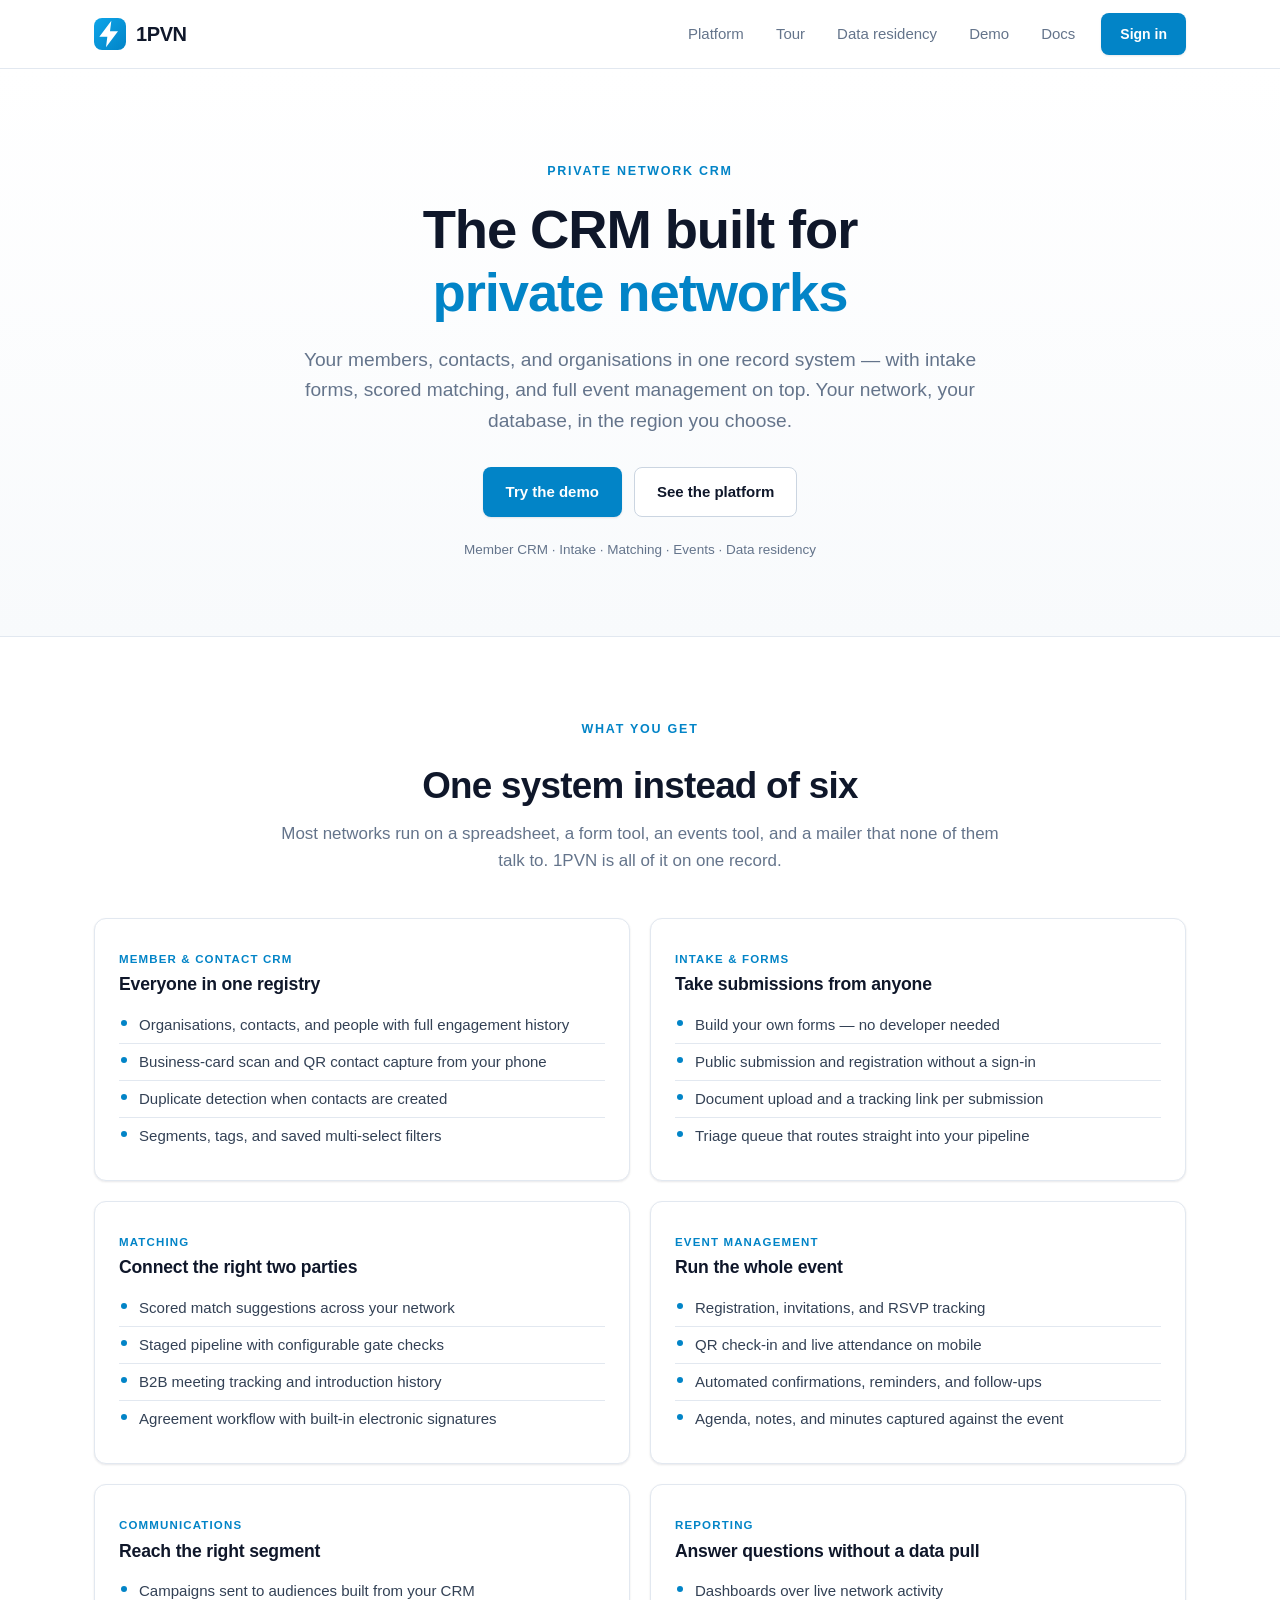
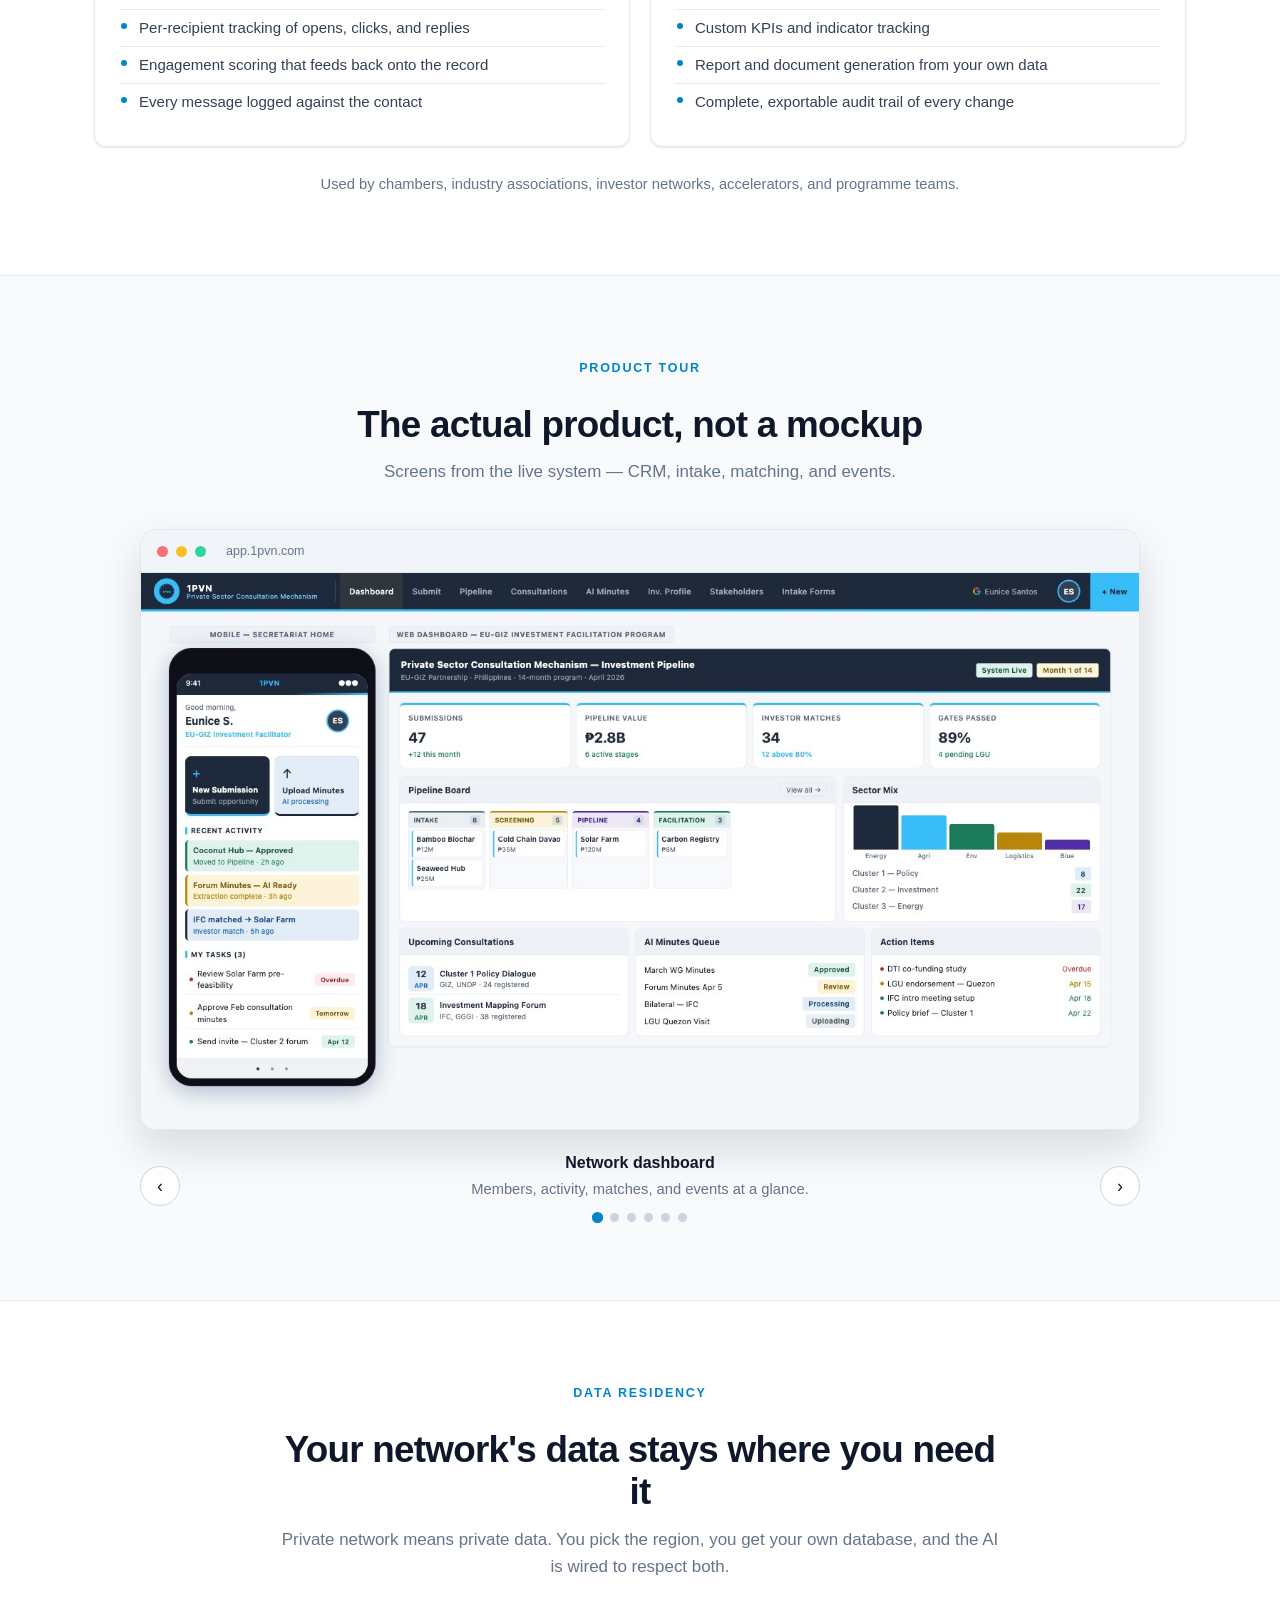
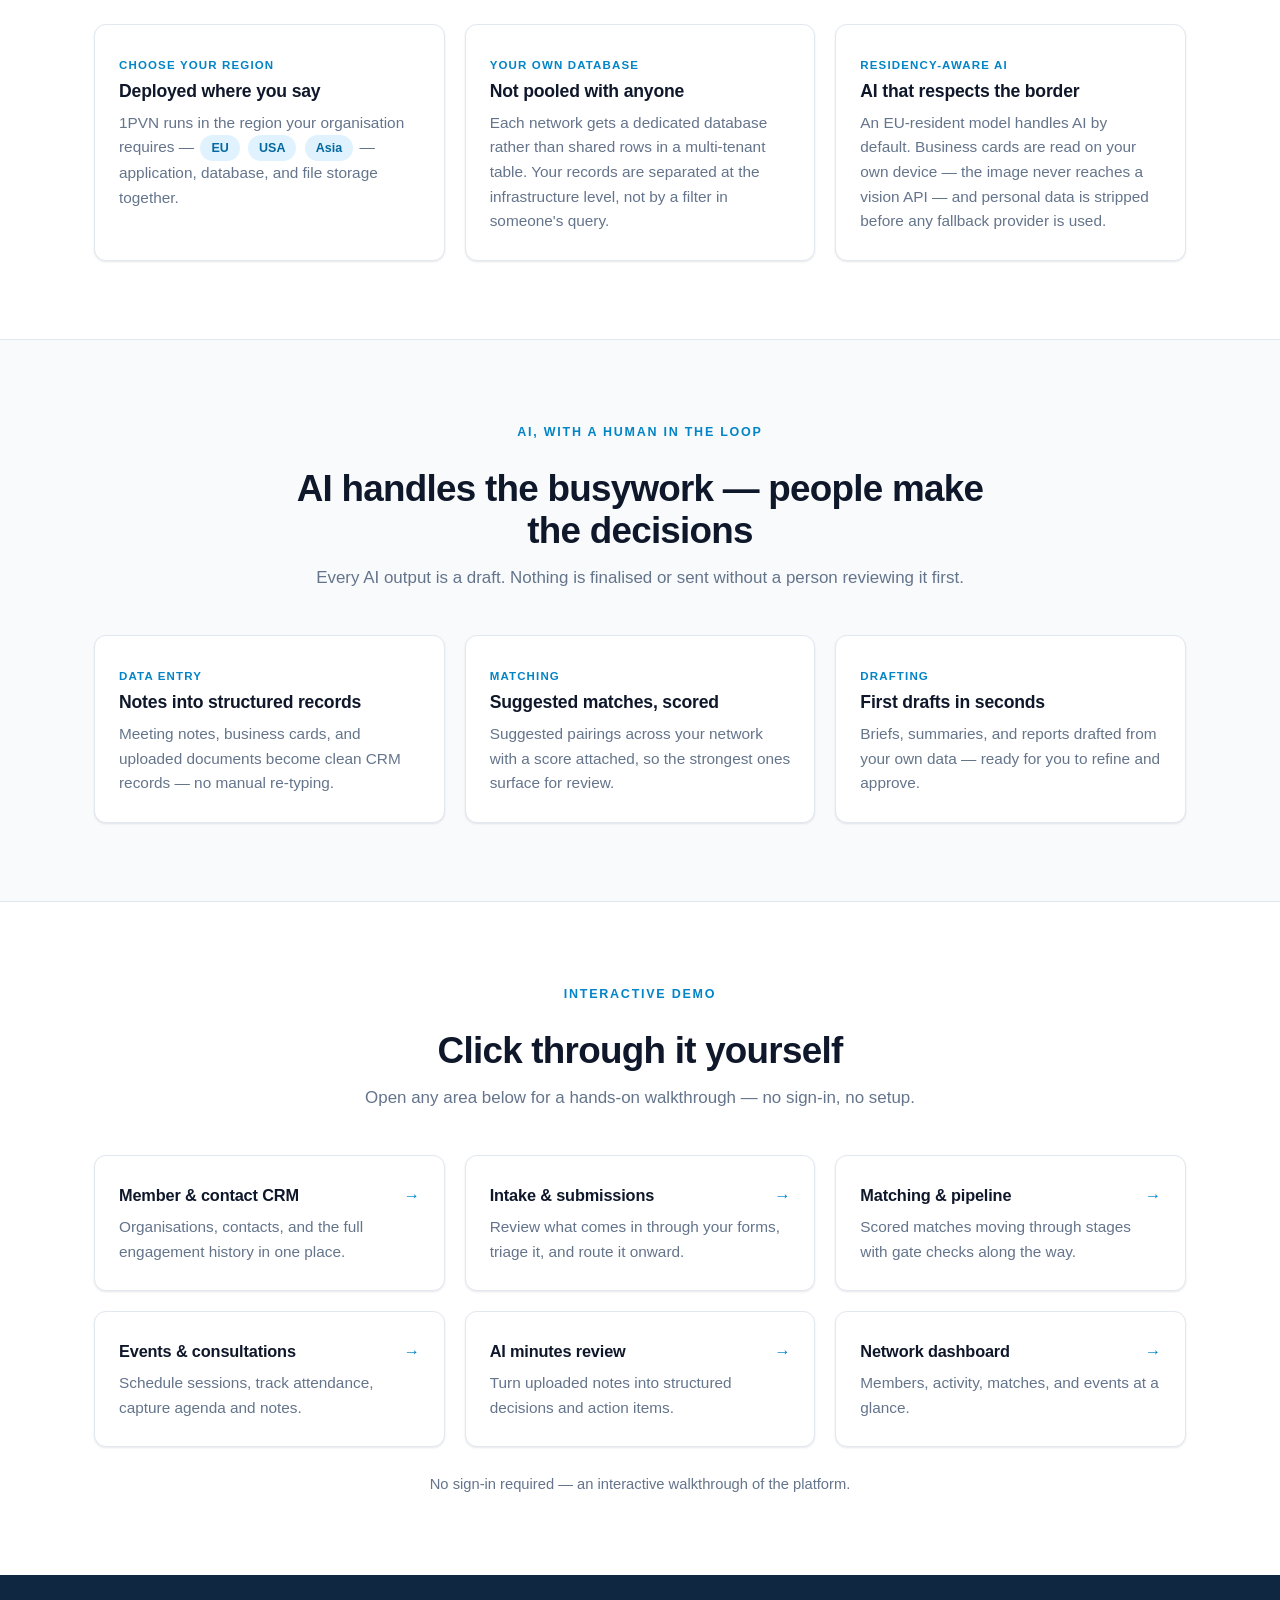
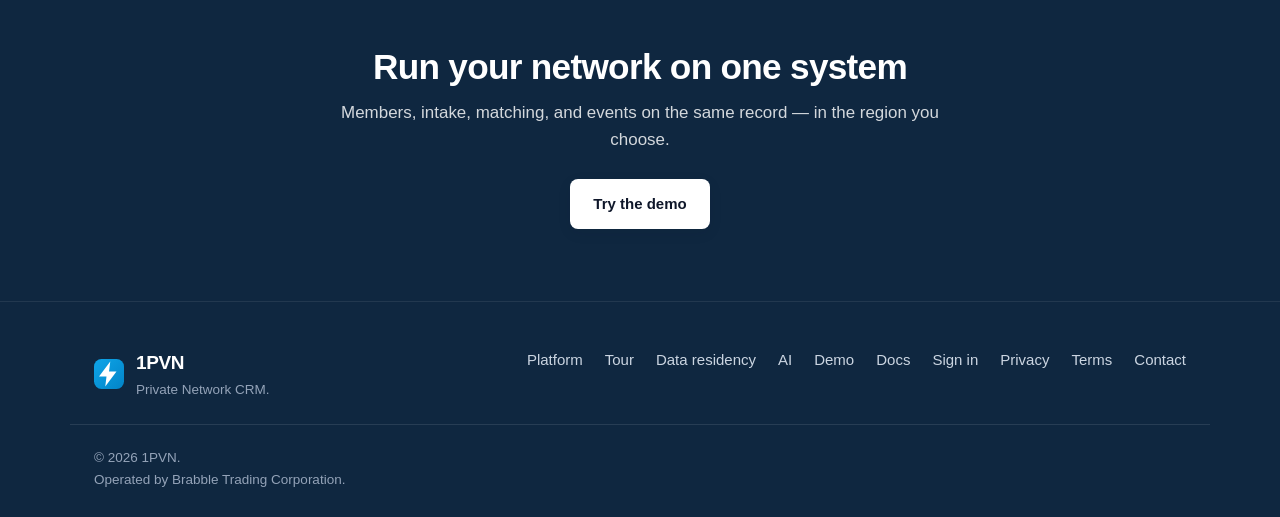
==== commit b751b228: "reposition: Private Network CRM — matching, intake, event management, residency Site read as a bespo" ====
--- a/index.html
+++ b/index.html
@@ -3,8 +3,8 @@
 <head>
   <meta charset="UTF-8" />
   <meta name="viewport" content="width=device-width, initial-scale=1.0" />
-  <title>1PVN — Investment Facilitation Platform</title>
-  <meta name="description" content="1PVN is an investment facilitation platform for chambers, development partners, embassies, and government programmes — consultation management, investment pipeline, stakeholder coordination, and structured reporting in one system." />
+  <title>1PVN — Private Network CRM</title>
+  <meta name="description" content="1PVN is a CRM for private networks — member and contact records, intake forms, scored matching, and full event management in one system, deployed in the region you choose." />
   <link rel="icon" type="image/svg+xml" href="favicon.svg" />
   <link rel="stylesheet" href="styles.css" />
 </head>
@@ -31,9 +31,9 @@
       </a>
 
       <nav class="site-nav" aria-label="Primary">
+        <a href="#platform">Platform</a>
         <a href="#tour">Tour</a>
-        <a href="#platform">Platform</a>
-        <a href="#ai">AI</a>
+        <a href="#residency">Data residency</a>
         <a href="#demo">Demo</a>
         <a href="https://app.1pvn.com/docs">Docs</a>
       </nav>
@@ -47,30 +47,116 @@
     <!-- ===== Hero ===== -->
     <section class="hero">
       <div class="container hero-inner">
-        <p class="eyebrow">Investment Facilitation Platform</p>
-        <h1>One system to run your<br><span class="grad-text">investment facilitation</span> programme</h1>
+        <p class="eyebrow">Private Network CRM</p>
+        <h1>The CRM built for<br><span class="grad-text">private networks</span></h1>
         <p class="lead">
-          1PVN brings consultation management, investment pipeline, stakeholder
-          coordination, and structured reporting into a single platform — built for
-          chambers, development partners, embassies, and government programmes.
+          Your members, contacts, and organisations in one record system — with
+          intake forms, scored matching, and full event management on top. Your
+          network, your database, in the region you choose.
         </p>
         <div class="hero-cta">
-          <a class="btn btn-primary" href="#tour">See the platform</a>
-          <a class="btn btn-ghost" href="#demo">Try the demo</a>
-        </div>
-        <p class="hero-note">Consultation management · Investment pipeline · Reporting &amp; audit trail</p>
+          <a class="btn btn-primary" href="#demo">Try the demo</a>
+          <a class="btn btn-ghost" href="#platform">See the platform</a>
+        </div>
+        <p class="hero-note">Member CRM · Intake · Matching · Events · Data residency</p>
+      </div>
+    </section>
+
+    <!-- ===== Capabilities ===== -->
+    <section class="section" id="platform">
+      <div class="container">
+        <div class="section-head">
+          <p class="eyebrow">What you get</p>
+          <h2>One system instead of six</h2>
+          <p class="section-sub">
+            Most networks run on a spreadsheet, a form tool, an events tool, and a
+            mailer that none of them talk to. 1PVN is all of it on one record.
+          </p>
+        </div>
+
+        <div class="card-grid">
+          <article class="feature-card">
+            <span class="feature-kicker">Member &amp; contact CRM</span>
+            <h3>Everyone in one registry</h3>
+            <ul>
+              <li>Organisations, contacts, and people with full engagement history</li>
+              <li>Business-card scan and QR contact capture from your phone</li>
+              <li>Duplicate detection when contacts are created</li>
+              <li>Segments, tags, and saved multi-select filters</li>
+            </ul>
+          </article>
+
+          <article class="feature-card">
+            <span class="feature-kicker">Intake &amp; forms</span>
+            <h3>Take submissions from anyone</h3>
+            <ul>
+              <li>Build your own forms — no developer needed</li>
+              <li>Public submission and registration without a sign-in</li>
+              <li>Document upload and a tracking link per submission</li>
+              <li>Triage queue that routes straight into your pipeline</li>
+            </ul>
+          </article>
+
+          <article class="feature-card">
+            <span class="feature-kicker">Matching</span>
+            <h3>Connect the right two parties</h3>
+            <ul>
+              <li>Scored match suggestions across your network</li>
+              <li>Staged pipeline with configurable gate checks</li>
+              <li>B2B meeting tracking and introduction history</li>
+              <li>Agreement workflow with built-in electronic signatures</li>
+            </ul>
+          </article>
+
+          <article class="feature-card">
+            <span class="feature-kicker">Event management</span>
+            <h3>Run the whole event</h3>
+            <ul>
+              <li>Registration, invitations, and RSVP tracking</li>
+              <li>QR check-in and live attendance on mobile</li>
+              <li>Automated confirmations, reminders, and follow-ups</li>
+              <li>Agenda, notes, and minutes captured against the event</li>
+            </ul>
+          </article>
+
+          <article class="feature-card">
+            <span class="feature-kicker">Communications</span>
+            <h3>Reach the right segment</h3>
+            <ul>
+              <li>Campaigns sent to audiences built from your CRM</li>
+              <li>Per-recipient tracking of opens, clicks, and replies</li>
+              <li>Engagement scoring that feeds back onto the record</li>
+              <li>Every message logged against the contact</li>
+            </ul>
+          </article>
+
+          <article class="feature-card">
+            <span class="feature-kicker">Reporting</span>
+            <h3>Answer questions without a data pull</h3>
+            <ul>
+              <li>Dashboards over live network activity</li>
+              <li>Custom KPIs and indicator tracking</li>
+              <li>Report and document generation from your own data</li>
+              <li>Complete, exportable audit trail of every change</li>
+            </ul>
+          </article>
+        </div>
+
+        <p class="demo-note">
+          Used by chambers, industry associations, investor networks, accelerators,
+          and programme teams.
+        </p>
       </div>
     </section>
 
     <!-- ===== Product tour (real screenshots) ===== -->
-    <section class="section" id="tour">
+    <section class="section section-tint" id="tour">
       <div class="container">
         <div class="section-head">
           <p class="eyebrow">Product tour</p>
-          <h2>See the platform in action</h2>
+          <h2>The actual product, not a mockup</h2>
           <p class="section-sub">
-            A walkthrough of the actual system — from intake and consultations to
-            the investment pipeline and reporting.
+            Screens from the live system — CRM, intake, matching, and events.
           </p>
         </div>
 
@@ -80,23 +166,23 @@
             <span class="tour-url">app.1pvn.com</span>
           </div>
           <div class="tour-stage" aria-label="Screenshots of the 1PVN platform" role="group">
-            <div class="tour-slide on" data-title="Programme dashboard" data-sub="Live pipeline, consultations, and activity at a glance.">
-              <img src="assets/tour/tour-dash.jpeg" width="1400" height="780" alt="1PVN dashboard showing submissions, pipeline value, investor matches, and a pipeline board." />
-            </div>
-            <div class="tour-slide" data-title="Intake &amp; submission queue" data-sub="Public submissions triaged and converted into the pipeline.">
+            <div class="tour-slide on" data-title="Network dashboard" data-sub="Members, activity, matches, and events at a glance.">
+              <img src="assets/tour/tour-dash.jpeg" width="1400" height="780" alt="1PVN dashboard showing submissions, pipeline value, matches, and a board view." />
+            </div>
+            <div class="tour-slide" data-title="Member &amp; contact CRM" data-sub="Organisations, contacts, and the full engagement history.">
+              <img src="assets/tour/tour-stak.jpeg" width="1400" height="780" loading="lazy" alt="1PVN contact registry listing organisations, a type breakdown, and business-card capture." />
+            </div>
+            <div class="tour-slide" data-title="Intake &amp; submissions" data-sub="Form submissions triaged and routed into the pipeline.">
               <img src="assets/tour/tour-sub.jpeg" width="1400" height="780" loading="lazy" alt="1PVN submission queue with a submission-to-pipeline flow and review actions." />
             </div>
-            <div class="tour-slide" data-title="Investment pipeline &amp; scoring" data-sub="Staged pipeline with composite scoring, gate checks, and matching.">
-              <img src="assets/tour/tour-pipe.jpeg" width="1400" height="780" loading="lazy" alt="1PVN investment pipeline table with scoring engine, gate checks, and matching algorithm." />
-            </div>
-            <div class="tour-slide" data-title="Consultation management" data-sub="Agenda, attendance, and AI-extracted insights from each session.">
-              <img src="assets/tour/tour-cons.jpeg" width="1400" height="780" loading="lazy" alt="1PVN consultation manager with agenda, participants, and extracted key insights." />
-            </div>
-            <div class="tour-slide" data-title="AI minutes review" data-sub="Minutes turned into structured decisions, actions, and policy flags.">
-              <img src="assets/tour/tour-min.jpeg" width="1400" height="780" loading="lazy" alt="1PVN AI minutes review showing original document beside AI-extracted decisions and actions." />
-            </div>
-            <div class="tour-slide" data-title="Stakeholder registry" data-sub="Organisations, contacts, and the full engagement history.">
-              <img src="assets/tour/tour-stak.jpeg" width="1400" height="780" loading="lazy" alt="1PVN stakeholder registry listing organisations, partner breakdown, and business-card capture." />
+            <div class="tour-slide" data-title="Matching &amp; pipeline" data-sub="Scored matches and staged progress with gate checks.">
+              <img src="assets/tour/tour-pipe.jpeg" width="1400" height="780" loading="lazy" alt="1PVN pipeline table with scoring, gate checks, and the matching algorithm." />
+            </div>
+            <div class="tour-slide" data-title="Events &amp; consultations" data-sub="Agenda, attendance, and captured insights per session.">
+              <img src="assets/tour/tour-cons.jpeg" width="1400" height="780" loading="lazy" alt="1PVN event manager with agenda, participants, and extracted key insights." />
+            </div>
+            <div class="tour-slide" data-title="AI minutes review" data-sub="Notes turned into structured decisions and action items.">
+              <img src="assets/tour/tour-min.jpeg" width="1400" height="780" loading="lazy" alt="1PVN AI minutes review showing the original document beside AI-extracted decisions and actions." />
             </div>
           </div>
         </div>
@@ -105,16 +191,16 @@
           <button class="tour-arrow" id="tourPrev" type="button" aria-label="Previous screen">‹</button>
           <div class="tour-meta">
             <div class="tour-caption">
-              <strong id="tourCapTitle">Programme dashboard</strong>
-              <span id="tourCapSub">Live pipeline, consultations, and activity at a glance.</span>
+              <strong id="tourCapTitle">Network dashboard</strong>
+              <span id="tourCapSub">Members, activity, matches, and events at a glance.</span>
             </div>
             <div class="tour-dots" role="tablist" aria-label="Choose a screen">
               <button class="tour-dot on" type="button" aria-label="Dashboard"></button>
+              <button class="tour-dot" type="button" aria-label="CRM"></button>
               <button class="tour-dot" type="button" aria-label="Intake"></button>
-              <button class="tour-dot" type="button" aria-label="Pipeline"></button>
-              <button class="tour-dot" type="button" aria-label="Consultations"></button>
+              <button class="tour-dot" type="button" aria-label="Matching"></button>
+              <button class="tour-dot" type="button" aria-label="Events"></button>
               <button class="tour-dot" type="button" aria-label="AI minutes"></button>
-              <button class="tour-dot" type="button" aria-label="Stakeholders"></button>
             </div>
           </div>
           <button class="tour-arrow" id="tourNext" type="button" aria-label="Next screen">›</button>
@@ -122,68 +208,56 @@
       </div>
     </section>
 
-    <!-- ===== Capabilities (TOR pillars) ===== -->
-    <section class="section section-tint" id="platform">
+    <!-- ===== Data residency ===== -->
+    <section class="section" id="residency">
       <div class="container">
         <div class="section-head">
-          <p class="eyebrow">Capabilities</p>
-          <h2>Everything the programme needs, in one place</h2>
+          <p class="eyebrow">Data residency</p>
+          <h2>Your network's data stays where you need it</h2>
           <p class="section-sub">
-            Four connected areas covering the full programme cycle — from public
-            intake to final reporting.
+            Private network means private data. You pick the region, you get your
+            own database, and the AI is wired to respect both.
           </p>
         </div>
 
-        <div class="card-grid">
-          <article class="feature-card">
-            <span class="feature-kicker">Public Portal &amp; Intake</span>
-            <h3>Bring opportunities in</h3>
-            <ul>
-              <li>Guided opportunity submission wizard</li>
-              <li>Investor and partner registration</li>
-              <li>Document upload and consultation registration</li>
-              <li>Submission tracking and electronic signatures</li>
-            </ul>
-          </article>
-
-          <article class="feature-card">
-            <span class="feature-kicker">Consultation Management</span>
-            <h3>Run structured consultations</h3>
-            <ul>
-              <li>Agenda builder and participant registration</li>
-              <li>Live notes capture and attendance tracking</li>
-              <li>Minutes upload → AI extraction → structured summary</li>
-              <li>Action item tracking and policy-flag workflow</li>
-            </ul>
-          </article>
-
-          <article class="feature-card">
-            <span class="feature-kicker">Investment Pipeline</span>
-            <h3>Move projects forward</h3>
-            <ul>
-              <li>Staged pipeline with automated gate checks</li>
-              <li>Composite scoring and risk register per project</li>
-              <li>Investor matchmaking and B2B meeting tracking</li>
-              <li>MoU and partnership agreement workflow</li>
-            </ul>
-          </article>
-
-          <article class="feature-card">
-            <span class="feature-kicker">Reporting &amp; Documentation</span>
-            <h3>Turn activity into outputs</h3>
-            <ul>
-              <li>Policy notes generated from consultation insights</li>
-              <li>Quarterly and final report builder</li>
-              <li>KPI and indicator tracking</li>
-              <li>Complete, exportable audit trail</li>
-            </ul>
+        <div class="card-grid cols-3">
+          <article class="feature-card">
+            <span class="feature-kicker">Choose your region</span>
+            <h3>Deployed where you say</h3>
+            <p>
+              1PVN runs in the region your organisation requires —
+              <span class="region-pill">EU</span>
+              <span class="region-pill">USA</span>
+              <span class="region-pill">Asia</span>
+              — application, database, and file storage together.
+            </p>
+          </article>
+
+          <article class="feature-card">
+            <span class="feature-kicker">Your own database</span>
+            <h3>Not pooled with anyone</h3>
+            <p>
+              Each network gets a dedicated database rather than shared rows in a
+              multi-tenant table. Your records are separated at the infrastructure
+              level, not by a filter in someone's query.
+            </p>
+          </article>
+
+          <article class="feature-card">
+            <span class="feature-kicker">Residency-aware AI</span>
+            <h3>AI that respects the border</h3>
+            <p>
+              An EU-resident model handles AI by default. Business cards are read
+              on your own device — the image never reaches a vision API — and
+              personal data is stripped before any fallback provider is used.
+            </p>
           </article>
         </div>
       </div>
     </section>
 
     <!-- ===== AI ===== -->
-    <section class="section" id="ai">
+    <section class="section section-tint" id="ai">
       <div class="container">
         <div class="section-head">
           <p class="eyebrow">AI, with a human in the loop</p>
@@ -196,26 +270,26 @@
 
         <div class="card-grid cols-3">
           <article class="feature-card">
-            <span class="feature-kicker">Document drafting</span>
+            <span class="feature-kicker">Data entry</span>
+            <h3>Notes into structured records</h3>
+            <p>Meeting notes, business cards, and uploaded documents become clean CRM records — no manual re-typing.</p>
+          </article>
+          <article class="feature-card">
+            <span class="feature-kicker">Matching</span>
+            <h3>Suggested matches, scored</h3>
+            <p>Suggested pairings across your network with a score attached, so the strongest ones surface for review.</p>
+          </article>
+          <article class="feature-card">
+            <span class="feature-kicker">Drafting</span>
             <h3>First drafts in seconds</h3>
-            <p>Concept notes, policy briefs, and reports drafted from your data — ready for you to refine and approve.</p>
-          </article>
-          <article class="feature-card">
-            <span class="feature-kicker">Data extraction</span>
-            <h3>Notes into structured records</h3>
-            <p>Meeting minutes, business cards, and uploads become clean, structured records — no manual re-typing.</p>
-          </article>
-          <article class="feature-card">
-            <span class="feature-kicker">Investor matching</span>
-            <h3>Suggested matches, scored</h3>
-            <p>Investor–opportunity suggestions with match scores, so the strongest pairings surface for review.</p>
+            <p>Briefs, summaries, and reports drafted from your own data — ready for you to refine and approve.</p>
           </article>
         </div>
       </div>
     </section>
 
     <!-- ===== Demo Version ===== -->
-    <section class="section section-tint" id="demo">
+    <section class="section" id="demo">
       <div class="container">
         <div class="section-head">
           <p class="eyebrow">Interactive demo</p>
@@ -226,57 +300,42 @@
         </div>
 
         <div class="card-grid cols-3 demo-grid">
+          <a class="feature-card demo-card" href="demo.html#stak" target="_blank" rel="noopener">
+            <h3>Member &amp; contact CRM <span class="demo-arrow" aria-hidden="true">→</span></h3>
+            <p>Organisations, contacts, and the full engagement history in one place.</p>
+          </a>
+          <a class="feature-card demo-card" href="demo.html#sub" target="_blank" rel="noopener">
+            <h3>Intake &amp; submissions <span class="demo-arrow" aria-hidden="true">→</span></h3>
+            <p>Review what comes in through your forms, triage it, and route it onward.</p>
+          </a>
+          <a class="feature-card demo-card" href="demo.html#pipe" target="_blank" rel="noopener">
+            <h3>Matching &amp; pipeline <span class="demo-arrow" aria-hidden="true">→</span></h3>
+            <p>Scored matches moving through stages with gate checks along the way.</p>
+          </a>
           <a class="feature-card demo-card" href="demo.html#cons" target="_blank" rel="noopener">
-            <h3>Consultation Management <span class="demo-arrow" aria-hidden="true">→</span></h3>
-            <p>Schedule consultations, track attendance, capture agenda and minutes.</p>
-          </a>
-          <a class="feature-card demo-card" href="demo.html#sub" target="_blank" rel="noopener">
-            <h3>Project Intake <span class="demo-arrow" aria-hidden="true">→</span></h3>
-            <p>Review submitted projects, triage status, and move them into the pipeline.</p>
-          </a>
-          <a class="feature-card demo-card" href="demo.html#pipe" target="_blank" rel="noopener">
-            <h3>Investment Pipeline <span class="demo-arrow" aria-hidden="true">→</span></h3>
-            <p>See the staged pipeline with composite scores and gate checks.</p>
+            <h3>Events &amp; consultations <span class="demo-arrow" aria-hidden="true">→</span></h3>
+            <p>Schedule sessions, track attendance, capture agenda and notes.</p>
           </a>
           <a class="feature-card demo-card" href="demo.html#min" target="_blank" rel="noopener">
-            <h3>AI Minutes Review <span class="demo-arrow" aria-hidden="true">→</span></h3>
-            <p>Turn uploaded minutes into structured decisions, actions, and policy flags.</p>
-          </a>
-          <a class="feature-card demo-card" href="demo.html#stak" target="_blank" rel="noopener">
-            <h3>Stakeholder Directory <span class="demo-arrow" aria-hidden="true">→</span></h3>
-            <p>Organisations, contacts, and the full engagement history in one place.</p>
+            <h3>AI minutes review <span class="demo-arrow" aria-hidden="true">→</span></h3>
+            <p>Turn uploaded notes into structured decisions and action items.</p>
           </a>
           <a class="feature-card demo-card" href="demo.html#dash" target="_blank" rel="noopener">
-            <h3>Programme Dashboard <span class="demo-arrow" aria-hidden="true">→</span></h3>
-            <p>Live pipeline, consultations, and engagement metrics at a glance.</p>
+            <h3>Network dashboard <span class="demo-arrow" aria-hidden="true">→</span></h3>
+            <p>Members, activity, matches, and events at a glance.</p>
           </a>
         </div>
 
         <p class="demo-note">No sign-in required — an interactive walkthrough of the platform.</p>
-      </div>
-    </section>
-
-    <!-- ===== Data residency strip ===== -->
-    <section class="residency">
-      <div class="container residency-inner">
-        <span class="residency-icon" aria-hidden="true">🌍</span>
-        <p>
-          <strong>Choose where your data lives.</strong> 1PVN can be deployed in the
-          region you choose —
-          <span class="region-pill">EU</span>
-          <span class="region-pill">USA</span>
-          <span class="region-pill">Asia</span>
-          — so your data stays where your organisation needs it.
-        </p>
       </div>
     </section>
 
     <!-- ===== CTA band ===== -->
     <section class="cta-band">
       <div class="container cta-inner">
-        <h2>Bring your programme into one system</h2>
-        <p>From the first consultation to the final report — coordinated, tracked, and documented in one place.</p>
-        <a class="btn btn-light" href="#tour">See the platform</a>
+        <h2>Run your network on one system</h2>
+        <p>Members, intake, matching, and events on the same record — in the region you choose.</p>
+        <a class="btn btn-light" href="#demo">Try the demo</a>
       </div>
     </section>
 
@@ -294,12 +353,13 @@
         </span>
         <div>
           <p class="brand-name">1PVN</p>
-          <p class="footer-tag">Investment Facilitation Platform.</p>
+          <p class="footer-tag">Private Network CRM.</p>
         </div>
       </div>
       <nav class="footer-links" aria-label="Footer">
+        <a href="#platform">Platform</a>
         <a href="#tour">Tour</a>
-        <a href="#platform">Platform</a>
+        <a href="#residency">Data residency</a>
         <a href="#ai">AI</a>
         <a href="#demo">Demo</a>
         <a href="https://app.1pvn.com/docs">Docs</a>
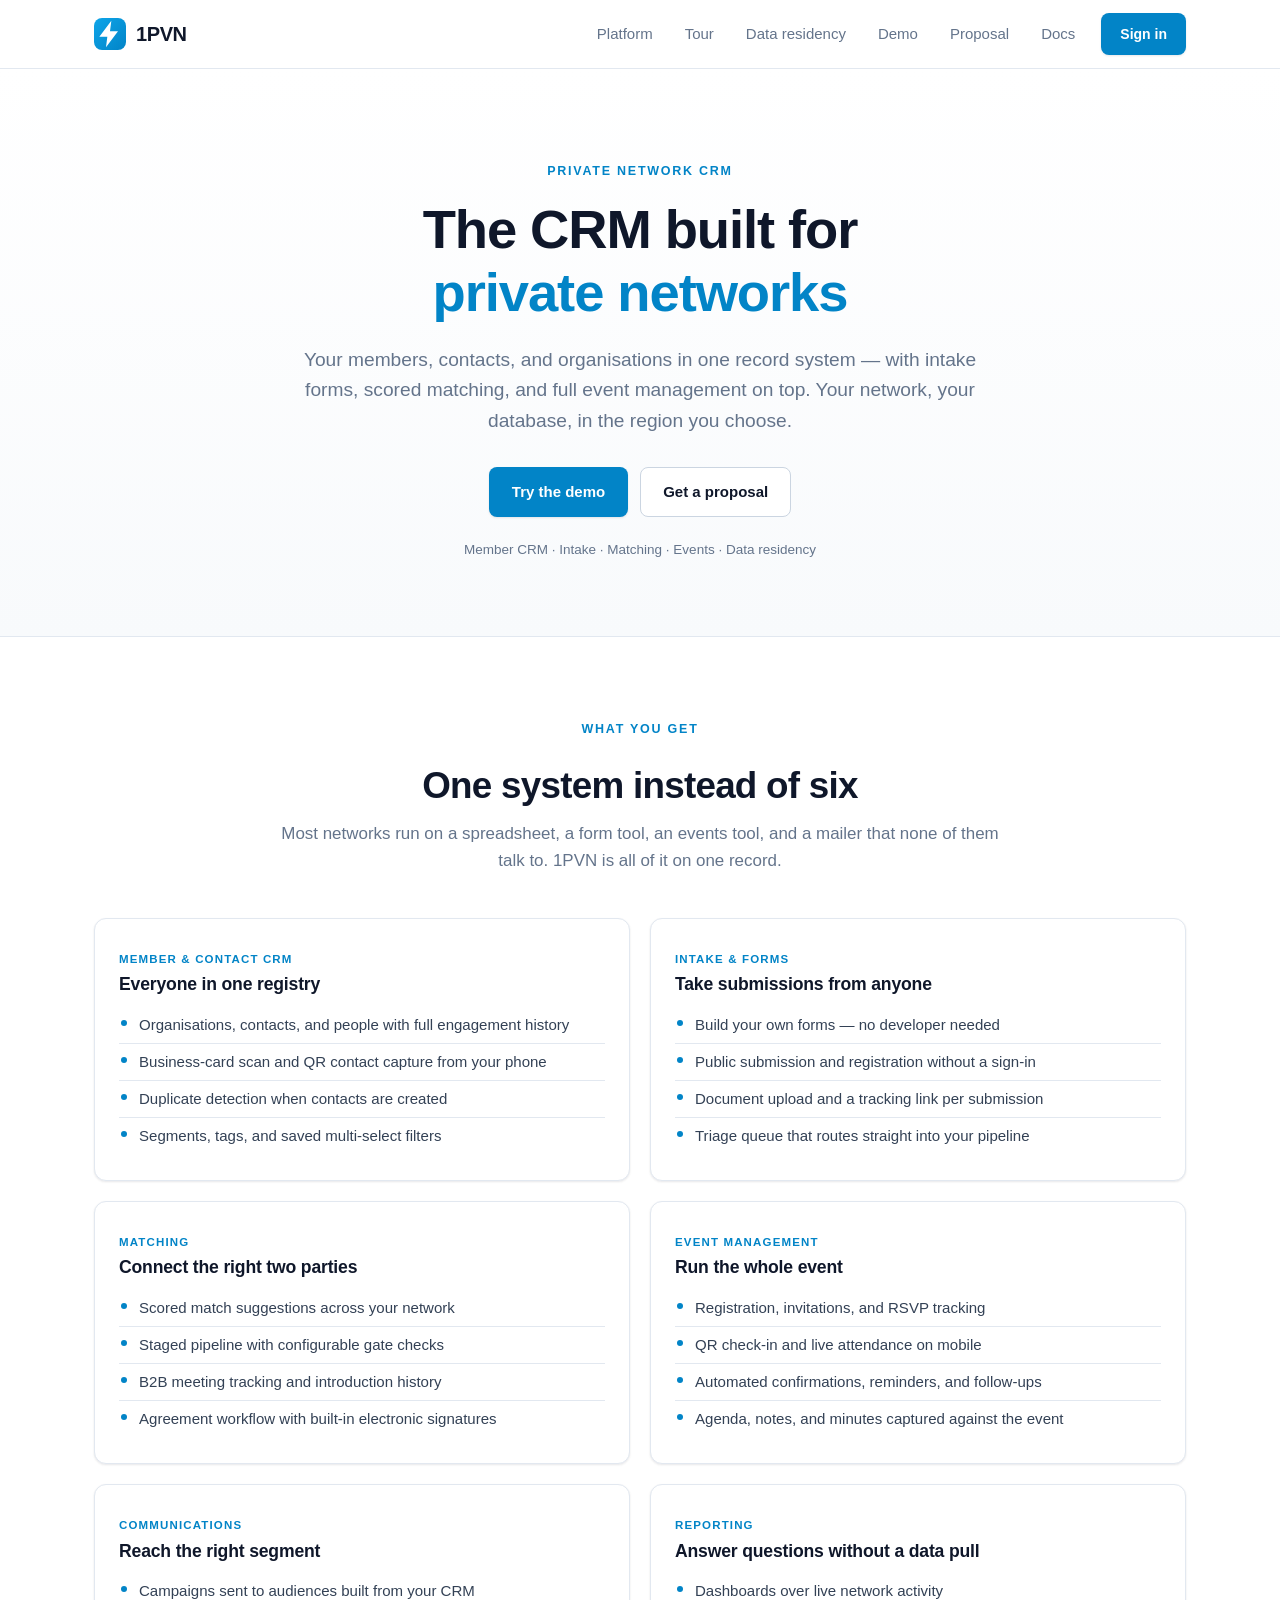
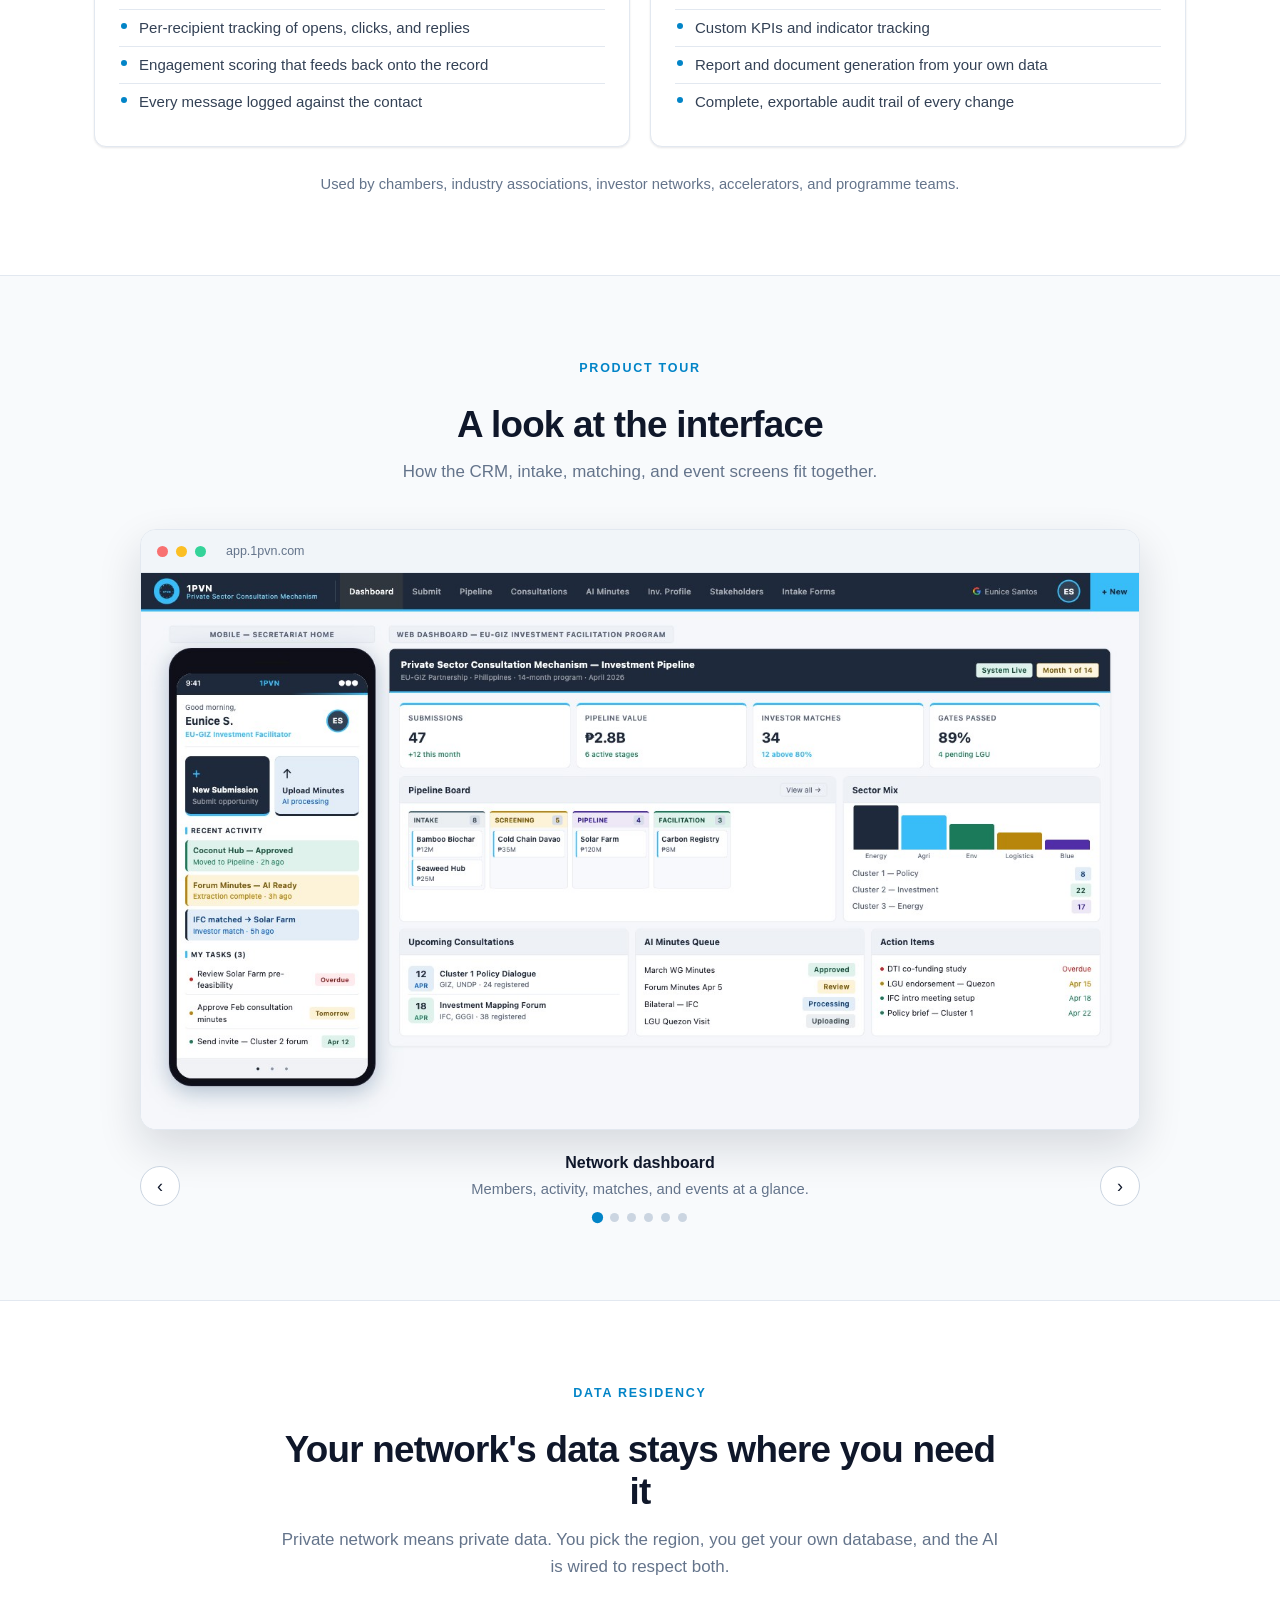
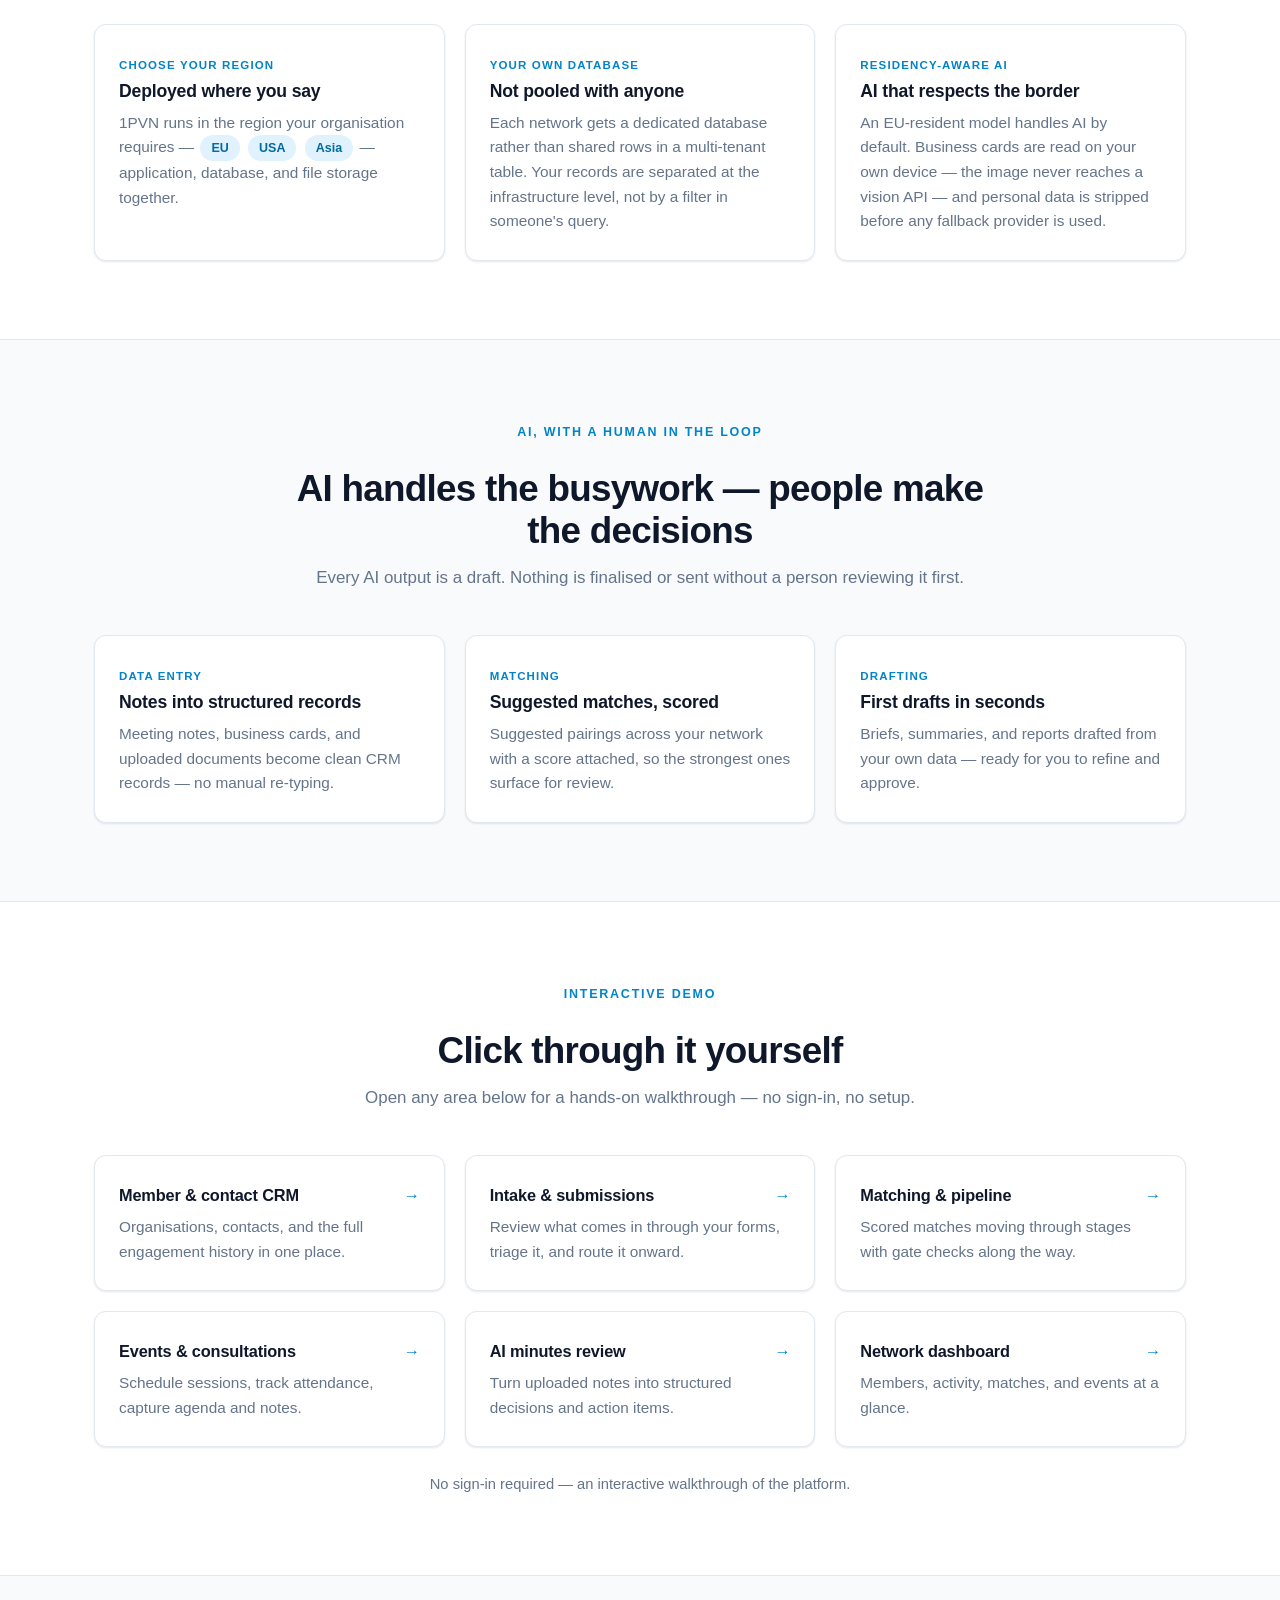
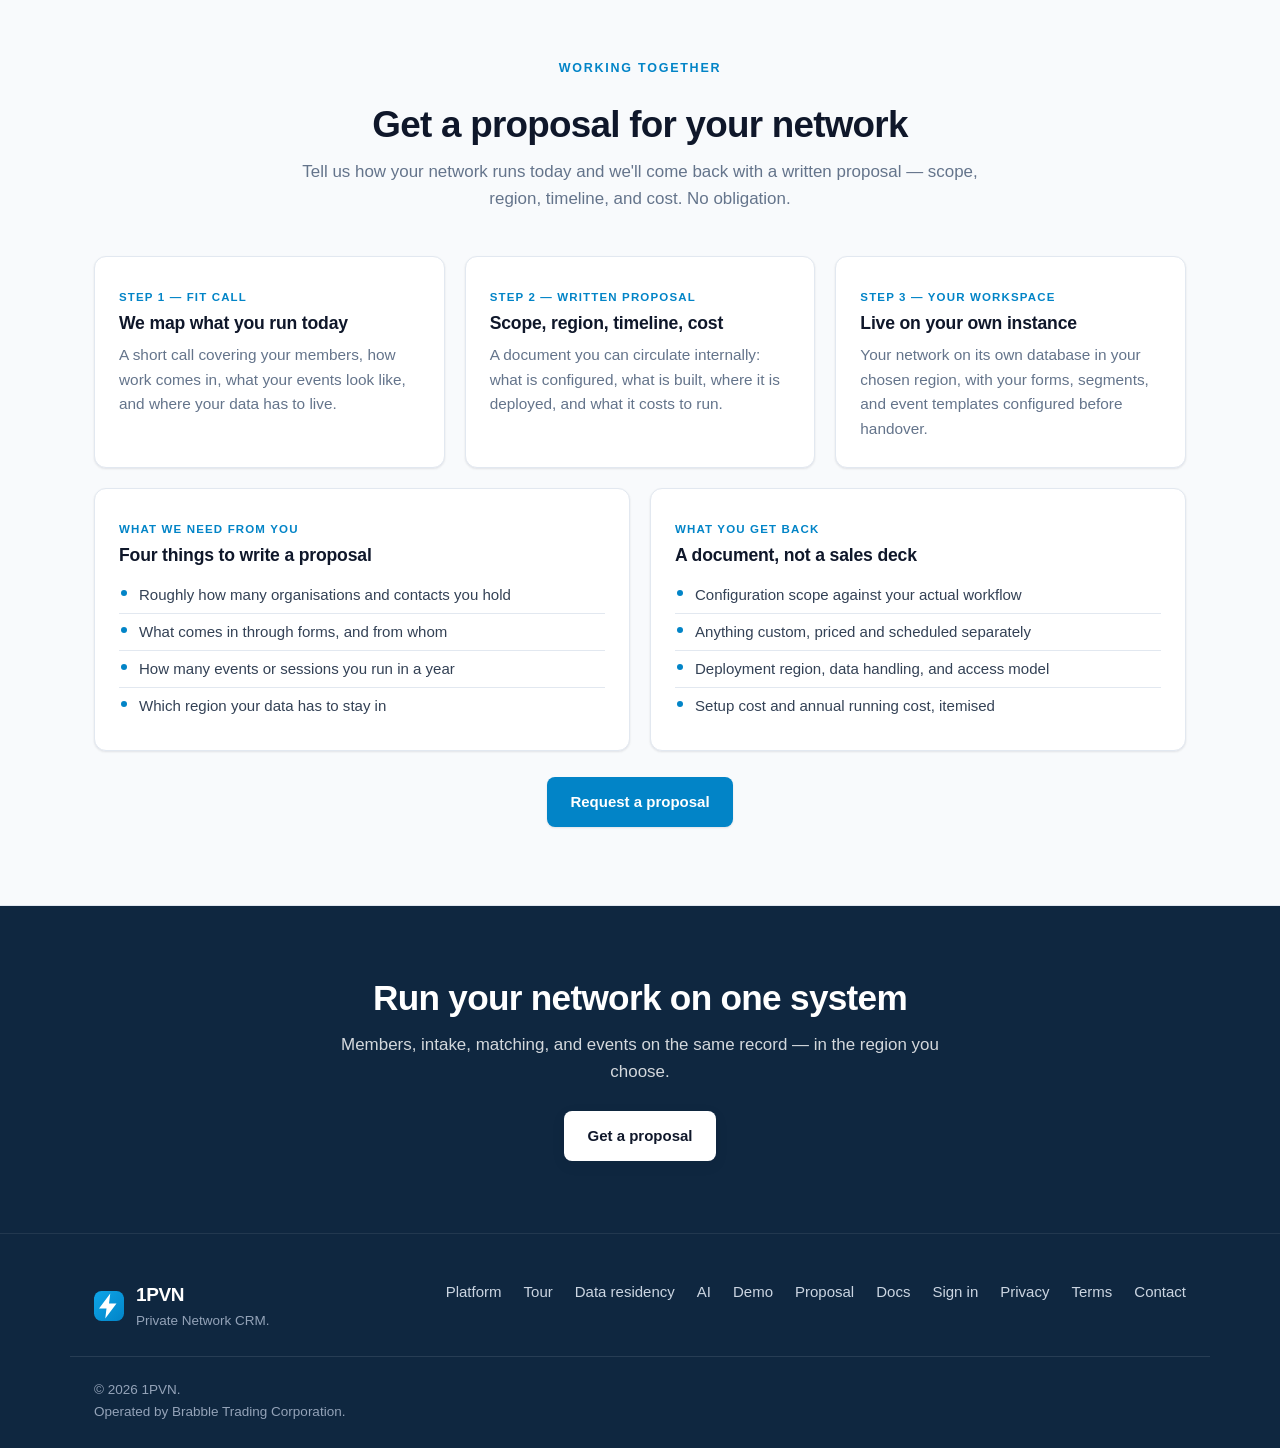
==== commit 2e8b5f03: "feat(site): proposal section for prospective clients; drop false live-screens claim - New #proposal " ====
--- a/index.html
+++ b/index.html
@@ -35,6 +35,7 @@
         <a href="#tour">Tour</a>
         <a href="#residency">Data residency</a>
         <a href="#demo">Demo</a>
+        <a href="#proposal">Proposal</a>
         <a href="https://app.1pvn.com/docs">Docs</a>
       </nav>
 
@@ -56,7 +57,7 @@
         </p>
         <div class="hero-cta">
           <a class="btn btn-primary" href="#demo">Try the demo</a>
-          <a class="btn btn-ghost" href="#platform">See the platform</a>
+          <a class="btn btn-ghost" href="#proposal">Get a proposal</a>
         </div>
         <p class="hero-note">Member CRM · Intake · Matching · Events · Data residency</p>
       </div>
@@ -154,9 +155,9 @@
       <div class="container">
         <div class="section-head">
           <p class="eyebrow">Product tour</p>
-          <h2>The actual product, not a mockup</h2>
-          <p class="section-sub">
-            Screens from the live system — CRM, intake, matching, and events.
+          <h2>A look at the interface</h2>
+          <p class="section-sub">
+            How the CRM, intake, matching, and event screens fit together.
           </p>
         </div>
 
@@ -330,12 +331,80 @@
       </div>
     </section>
 
+    <!-- ===== Proposal ===== -->
+    <section class="section section-tint" id="proposal">
+      <div class="container">
+        <div class="section-head">
+          <p class="eyebrow">Working together</p>
+          <h2>Get a proposal for your network</h2>
+          <p class="section-sub">
+            Tell us how your network runs today and we'll come back with a written
+            proposal — scope, region, timeline, and cost. No obligation.
+          </p>
+        </div>
+
+        <div class="card-grid cols-3">
+          <article class="feature-card">
+            <span class="feature-kicker">Step 1 — Fit call</span>
+            <h3>We map what you run today</h3>
+            <p>
+              A short call covering your members, how work comes in, what your
+              events look like, and where your data has to live.
+            </p>
+          </article>
+          <article class="feature-card">
+            <span class="feature-kicker">Step 2 — Written proposal</span>
+            <h3>Scope, region, timeline, cost</h3>
+            <p>
+              A document you can circulate internally: what is configured, what
+              is built, where it is deployed, and what it costs to run.
+            </p>
+          </article>
+          <article class="feature-card">
+            <span class="feature-kicker">Step 3 — Your workspace</span>
+            <h3>Live on your own instance</h3>
+            <p>
+              Your network on its own database in your chosen region, with your
+              forms, segments, and event templates configured before handover.
+            </p>
+          </article>
+        </div>
+
+        <div class="card-grid" style="margin-top:20px">
+          <article class="feature-card">
+            <span class="feature-kicker">What we need from you</span>
+            <h3>Four things to write a proposal</h3>
+            <ul>
+              <li>Roughly how many organisations and contacts you hold</li>
+              <li>What comes in through forms, and from whom</li>
+              <li>How many events or sessions you run in a year</li>
+              <li>Which region your data has to stay in</li>
+            </ul>
+          </article>
+          <article class="feature-card">
+            <span class="feature-kicker">What you get back</span>
+            <h3>A document, not a sales deck</h3>
+            <ul>
+              <li>Configuration scope against your actual workflow</li>
+              <li>Anything custom, priced and scheduled separately</li>
+              <li>Deployment region, data handling, and access model</li>
+              <li>Setup cost and annual running cost, itemised</li>
+            </ul>
+          </article>
+        </div>
+
+        <p class="demo-note">
+          <a class="btn btn-primary" href="mailto:support@1pvn.com?subject=Proposal%20request%20%E2%80%94%201PVN&amp;body=Organisation%3A%0AWhat%20we%20run%20today%3A%0AApprox.%20contacts%2Forganisations%3A%0AEvents%20per%20year%3A%0ARequired%20data%20region%3A%0A">Request a proposal</a>
+        </p>
+      </div>
+    </section>
+
     <!-- ===== CTA band ===== -->
     <section class="cta-band">
       <div class="container cta-inner">
         <h2>Run your network on one system</h2>
         <p>Members, intake, matching, and events on the same record — in the region you choose.</p>
-        <a class="btn btn-light" href="#demo">Try the demo</a>
+        <a class="btn btn-light" href="#proposal">Get a proposal</a>
       </div>
     </section>
 
@@ -362,6 +431,7 @@
         <a href="#residency">Data residency</a>
         <a href="#ai">AI</a>
         <a href="#demo">Demo</a>
+        <a href="#proposal">Proposal</a>
         <a href="https://app.1pvn.com/docs">Docs</a>
         <a href="https://app.1pvn.com">Sign in</a>
         <a href="/privacy.html">Privacy</a>
